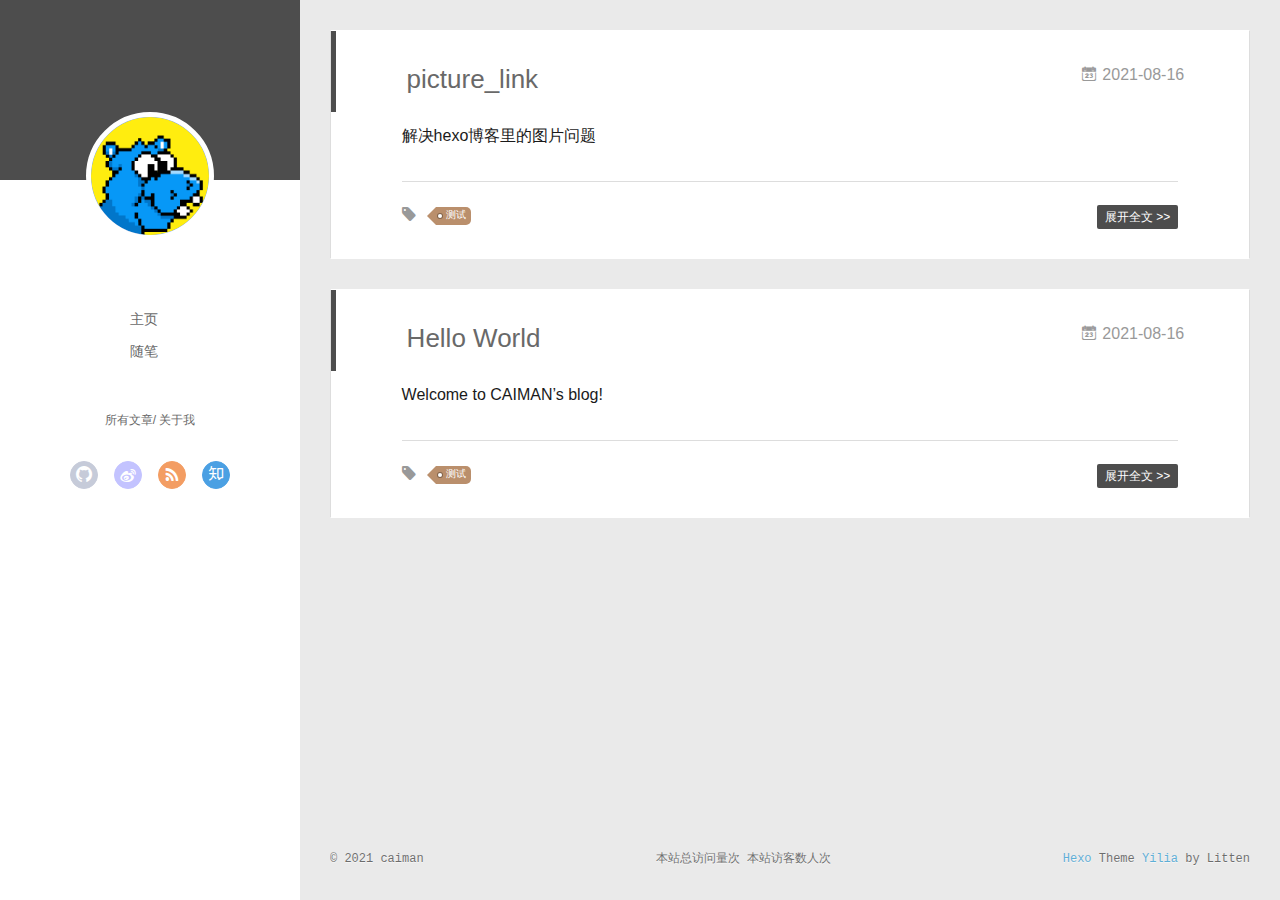
==== index.html @ 68b9d19e "Site updated: 2021-08-17 10:50:53" ====
<!DOCTYPE html>
<html>
<head>
  <meta charset="utf-8">
  
  <meta name="renderer" content="webkit">
  <meta http-equiv="X-UA-Compatible" content="IE=edge" >
  <link rel="dns-prefetch" href="https://caiman999.github.io">
  <title>caiman&#39;blog</title>
  <meta name="viewport" content="width=device-width, initial-scale=1, maximum-scale=1">
  <meta property="og:type" content="website">
<meta property="og:title" content="caiman&#39;blog">
<meta property="og:url" content="https://caiman999.github.io/index.html">
<meta property="og:site_name" content="caiman&#39;blog">
<meta property="og:locale" content="en_US">
<meta property="article:author" content="caiman">
<meta name="twitter:card" content="summary">
  
    <link rel="alternative" href="/atom.xml" title="caiman&#39;blog" type="application/atom+xml">
  
  
    <link rel="icon" href="/assets/img/touxiang.jpg">
  
  <link rel="stylesheet" type="text/css" href="/./main.0cf68a.css">
  <style type="text/css">
  
    #container.show {
      background: linear-gradient(200deg,#a0cfe4,#e8c37e);
    }
  </style>
  

  

<meta name="generator" content="Hexo 5.4.0"></head>

<body>
  <div id="container" q-class="show:isCtnShow">
    <canvas id="anm-canvas" class="anm-canvas"></canvas>
    <div class="left-col" q-class="show:isShow">
      
<div class="overlay" style="background: #4d4d4d"></div>
<div class="intrude-less">
	<header id="header" class="inner">
		<a href="/" class="profilepic">
			<img src="/assets/img/touxiang.jpg" class="js-avatar">
		</a>
		<hgroup>
		  <h1 class="header-author"><a href="/"></a></h1>
		</hgroup>
		

		<nav class="header-menu">
			<ul>
			
				<li><a href="/">主页</a></li>
	        
				<li><a href="/tags/%E9%9A%8F%E7%AC%94/">随笔</a></li>
	        
			</ul>
		</nav>
		<nav class="header-smart-menu">
    		
    			
    			<a q-on="click: openSlider(e, 'innerArchive')" href="javascript:void(0)">所有文章</a>
    			
            
    			
            
    			
    			<a q-on="click: openSlider(e, 'aboutme')" href="javascript:void(0)">关于我</a>
    			
            
		</nav>
		<nav class="header-nav">
			<div class="social">
				
					<a class="github" target="_blank" href="#" title="github"><i class="icon-github"></i></a>
		        
					<a class="weibo" target="_blank" href="#" title="weibo"><i class="icon-weibo"></i></a>
		        
					<a class="rss" target="_blank" href="#" title="rss"><i class="icon-rss"></i></a>
		        
					<a class="zhihu" target="_blank" href="#" title="zhihu"><i class="icon-zhihu"></i></a>
		        
			</div>
		</nav>
	</header>		
</div>

    </div>
    <div class="mid-col" q-class="show:isShow,hide:isShow|isFalse">
      
<nav id="mobile-nav">
  	<div class="overlay js-overlay" style="background: #4d4d4d"></div>
	<div class="btnctn js-mobile-btnctn">
  		<div class="slider-trigger list" q-on="click: openSlider(e)"><i class="icon icon-sort"></i></div>
	</div>
	<div class="intrude-less">
		<header id="header" class="inner">
			<div class="profilepic">
				<img src="/assets/img/touxiang.jpg" class="js-avatar">
			</div>
			<hgroup>
			  <h1 class="header-author js-header-author"></h1>
			</hgroup>
			
			
			
				
			
				
			
			
			
			<nav class="header-nav">
				<div class="social">
					
						<a class="github" target="_blank" href="#" title="github"><i class="icon-github"></i></a>
			        
						<a class="weibo" target="_blank" href="#" title="weibo"><i class="icon-weibo"></i></a>
			        
						<a class="rss" target="_blank" href="#" title="rss"><i class="icon-rss"></i></a>
			        
						<a class="zhihu" target="_blank" href="#" title="zhihu"><i class="icon-zhihu"></i></a>
			        
				</div>
			</nav>

			<nav class="header-menu js-header-menu">
				<ul style="width: 50%">
				
				
					<li style="width: 50%"><a href="/">主页</a></li>
		        
					<li style="width: 50%"><a href="/tags/%E9%9A%8F%E7%AC%94/">随笔</a></li>
		        
				</ul>
			</nav>
		</header>				
	</div>
	<div class="mobile-mask" style="display:none" q-show="isShow"></div>
</nav>

      <div id="wrapper" class="body-wrap">
        <div class="menu-l">
          <div class="canvas-wrap">
            <canvas data-colors="#eaeaea" data-sectionHeight="100" data-contentId="js-content" id="myCanvas1" class="anm-canvas"></canvas>
          </div>
          <div id="js-content" class="content-ll">
            
  
    <article id="post-picture_link" class="article article-type-post  article-index" itemscope itemprop="blogPost">
  <div class="article-inner">
    
      <header class="article-header">
        
  
    <h1 itemprop="name">
      <a class="article-title" href="/2021/08/16/picture_link/">picture_link</a>
    </h1>
  

        
        <a href="/2021/08/16/picture_link/" class="archive-article-date">
  	<time datetime="2021-08-16T10:37:25.000Z" itemprop="datePublished"><i class="icon-calendar icon"></i>2021-08-16</time>
</a>
        
      </header>
    
    <div class="article-entry" itemprop="articleBody">
      
        <p>解决hexo博客里的图片问题</p>
        
      
	  
	  

  <div class="declare" hidden="hidden"></div>


      
    </div>
    <div class="article-info article-info-index">
      
      
	<div class="article-tag tagcloud">
		<i class="icon-price-tags icon"></i>
		<ul class="article-tag-list">
			 
        		<li class="article-tag-list-item">
        			<a href="javascript:void(0)" class="js-tag article-tag-list-link color3">测试</a>
        		</li>
      		
		</ul>
	</div>

      

      
        <p class="article-more-link">
          <a class="article-more-a" href="/2021/08/16/picture_link/">展开全文 >></a>
        </p>
      

      
      <div class="clearfix"></div>
    </div>
  </div>
</article>

<aside class="wrap-side-operation">
    <div class="mod-side-operation">
        
        <div class="jump-container" id="js-jump-container" style="display:none;">
            <a href="javascript:void(0)" class="mod-side-operation__jump-to-top">
                <i class="icon-font icon-back"></i>
            </a>
            <div id="js-jump-plan-container" class="jump-plan-container" style="top: -11px;">
                <i class="icon-font icon-plane jump-plane"></i>
            </div>
        </div>
        
        
    </div>
</aside>




  
    <article id="post-hello-world" class="article article-type-post  article-index" itemscope itemprop="blogPost">
  <div class="article-inner">
    
      <header class="article-header">
        
  
    <h1 itemprop="name">
      <a class="article-title" href="/2021/08/16/hello-world/">Hello World</a>
    </h1>
  

        
        <a href="/2021/08/16/hello-world/" class="archive-article-date">
  	<time datetime="2021-08-16T01:48:40.157Z" itemprop="datePublished"><i class="icon-calendar icon"></i>2021-08-16</time>
</a>
        
      </header>
    
    <div class="article-entry" itemprop="articleBody">
      
        <p>Welcome to CAIMAN’s blog!</p>
        
      
	  
	  

  <div class="declare" hidden="hidden"></div>


      
    </div>
    <div class="article-info article-info-index">
      
      
	<div class="article-tag tagcloud">
		<i class="icon-price-tags icon"></i>
		<ul class="article-tag-list">
			 
        		<li class="article-tag-list-item">
        			<a href="javascript:void(0)" class="js-tag article-tag-list-link color3">测试</a>
        		</li>
      		
		</ul>
	</div>

      

      
        <p class="article-more-link">
          <a class="article-more-a" href="/2021/08/16/hello-world/">展开全文 >></a>
        </p>
      

      
      <div class="clearfix"></div>
    </div>
  </div>
</article>

<aside class="wrap-side-operation">
    <div class="mod-side-operation">
        
        <div class="jump-container" id="js-jump-container" style="display:none;">
            <a href="javascript:void(0)" class="mod-side-operation__jump-to-top">
                <i class="icon-font icon-back"></i>
            </a>
            <div id="js-jump-plan-container" class="jump-plan-container" style="top: -11px;">
                <i class="icon-font icon-plane jump-plane"></i>
            </div>
        </div>
        
        
    </div>
</aside>




  
  


          </div>
        </div>
      </div>
      <footer id="footer">
  <div class="outer">
    <div id="footer-info">
    	<div class="footer-left">

			&copy; 2021 caiman
    	</div>
      	<div class="footer-right">
      		<a href="http://hexo.io/" target="_blank">Hexo</a>  Theme <a href="https://github.com/litten/hexo-theme-yilia" target="_blank">Yilia</a> by Litten
      	</div>
    </div>

<span id="busuanzi_container_site_pv">    本站总访问量<span id="busuanzi_value_site_pv"></span>次</span>

<span id="busuanzi_container_site_uv">  本站访客数<span id="busuanzi_value_site_uv"></span>人次</span>
  </div>
  
</footer>
    </div>
    <script>
	var yiliaConfig = {
		mathjax: false,
		isHome: true,
		isPost: false,
		isArchive: false,
		isTag: false,
		isCategory: false,
		open_in_new: false,
		toc_hide_index: true,
		root: "/",
		innerArchive: true,
		showTags: false
	}
</script>

<script>!function(t){function n(e){if(r[e])return r[e].exports;var i=r[e]={exports:{},id:e,loaded:!1};return t[e].call(i.exports,i,i.exports,n),i.loaded=!0,i.exports}var r={};n.m=t,n.c=r,n.p="./",n(0)}([function(t,n,r){r(195),t.exports=r(191)},function(t,n,r){var e=r(3),i=r(52),o=r(27),u=r(28),c=r(53),f="prototype",a=function(t,n,r){var s,l,h,v,p=t&a.F,d=t&a.G,y=t&a.S,g=t&a.P,b=t&a.B,m=d?e:y?e[n]||(e[n]={}):(e[n]||{})[f],x=d?i:i[n]||(i[n]={}),w=x[f]||(x[f]={});d&&(r=n);for(s in r)l=!p&&m&&void 0!==m[s],h=(l?m:r)[s],v=b&&l?c(h,e):g&&"function"==typeof h?c(Function.call,h):h,m&&u(m,s,h,t&a.U),x[s]!=h&&o(x,s,v),g&&w[s]!=h&&(w[s]=h)};e.core=i,a.F=1,a.G=2,a.S=4,a.P=8,a.B=16,a.W=32,a.U=64,a.R=128,t.exports=a},function(t,n,r){var e=r(6);t.exports=function(t){if(!e(t))throw TypeError(t+" is not an object!");return t}},function(t,n){var r=t.exports="undefined"!=typeof window&&window.Math==Math?window:"undefined"!=typeof self&&self.Math==Math?self:Function("return this")();"number"==typeof __g&&(__g=r)},function(t,n){t.exports=function(t){try{return!!t()}catch(t){return!0}}},function(t,n){var r=t.exports="undefined"!=typeof window&&window.Math==Math?window:"undefined"!=typeof self&&self.Math==Math?self:Function("return this")();"number"==typeof __g&&(__g=r)},function(t,n){t.exports=function(t){return"object"==typeof t?null!==t:"function"==typeof t}},function(t,n,r){var e=r(126)("wks"),i=r(76),o=r(3).Symbol,u="function"==typeof o;(t.exports=function(t){return e[t]||(e[t]=u&&o[t]||(u?o:i)("Symbol."+t))}).store=e},function(t,n){var r={}.hasOwnProperty;t.exports=function(t,n){return r.call(t,n)}},function(t,n,r){var e=r(94),i=r(33);t.exports=function(t){return e(i(t))}},function(t,n,r){t.exports=!r(4)(function(){return 7!=Object.defineProperty({},"a",{get:function(){return 7}}).a})},function(t,n,r){var e=r(2),i=r(167),o=r(50),u=Object.defineProperty;n.f=r(10)?Object.defineProperty:function(t,n,r){if(e(t),n=o(n,!0),e(r),i)try{return u(t,n,r)}catch(t){}if("get"in r||"set"in r)throw TypeError("Accessors not supported!");return"value"in r&&(t[n]=r.value),t}},function(t,n,r){t.exports=!r(18)(function(){return 7!=Object.defineProperty({},"a",{get:function(){return 7}}).a})},function(t,n,r){var e=r(14),i=r(22);t.exports=r(12)?function(t,n,r){return e.f(t,n,i(1,r))}:function(t,n,r){return t[n]=r,t}},function(t,n,r){var e=r(20),i=r(58),o=r(42),u=Object.defineProperty;n.f=r(12)?Object.defineProperty:function(t,n,r){if(e(t),n=o(n,!0),e(r),i)try{return u(t,n,r)}catch(t){}if("get"in r||"set"in r)throw TypeError("Accessors not supported!");return"value"in r&&(t[n]=r.value),t}},function(t,n,r){var e=r(40)("wks"),i=r(23),o=r(5).Symbol,u="function"==typeof o;(t.exports=function(t){return e[t]||(e[t]=u&&o[t]||(u?o:i)("Symbol."+t))}).store=e},function(t,n,r){var e=r(67),i=Math.min;t.exports=function(t){return t>0?i(e(t),9007199254740991):0}},function(t,n,r){var e=r(46);t.exports=function(t){return Object(e(t))}},function(t,n){t.exports=function(t){try{return!!t()}catch(t){return!0}}},function(t,n,r){var e=r(63),i=r(34);t.exports=Object.keys||function(t){return e(t,i)}},function(t,n,r){var e=r(21);t.exports=function(t){if(!e(t))throw TypeError(t+" is not an object!");return t}},function(t,n){t.exports=function(t){return"object"==typeof t?null!==t:"function"==typeof t}},function(t,n){t.exports=function(t,n){return{enumerable:!(1&t),configurable:!(2&t),writable:!(4&t),value:n}}},function(t,n){var r=0,e=Math.random();t.exports=function(t){return"Symbol(".concat(void 0===t?"":t,")_",(++r+e).toString(36))}},function(t,n){var r={}.hasOwnProperty;t.exports=function(t,n){return r.call(t,n)}},function(t,n){var r=t.exports={version:"2.4.0"};"number"==typeof __e&&(__e=r)},function(t,n){t.exports=function(t){if("function"!=typeof t)throw TypeError(t+" is not a function!");return t}},function(t,n,r){var e=r(11),i=r(66);t.exports=r(10)?function(t,n,r){return e.f(t,n,i(1,r))}:function(t,n,r){return t[n]=r,t}},function(t,n,r){var e=r(3),i=r(27),o=r(24),u=r(76)("src"),c="toString",f=Function[c],a=(""+f).split(c);r(52).inspectSource=function(t){return f.call(t)},(t.exports=function(t,n,r,c){var f="function"==typeof r;f&&(o(r,"name")||i(r,"name",n)),t[n]!==r&&(f&&(o(r,u)||i(r,u,t[n]?""+t[n]:a.join(String(n)))),t===e?t[n]=r:c?t[n]?t[n]=r:i(t,n,r):(delete t[n],i(t,n,r)))})(Function.prototype,c,function(){return"function"==typeof this&&this[u]||f.call(this)})},function(t,n,r){var e=r(1),i=r(4),o=r(46),u=function(t,n,r,e){var i=String(o(t)),u="<"+n;return""!==r&&(u+=" "+r+'="'+String(e).replace(/"/g,"&quot;")+'"'),u+">"+i+"</"+n+">"};t.exports=function(t,n){var r={};r[t]=n(u),e(e.P+e.F*i(function(){var n=""[t]('"');return n!==n.toLowerCase()||n.split('"').length>3}),"String",r)}},function(t,n,r){var e=r(115),i=r(46);t.exports=function(t){return e(i(t))}},function(t,n,r){var e=r(116),i=r(66),o=r(30),u=r(50),c=r(24),f=r(167),a=Object.getOwnPropertyDescriptor;n.f=r(10)?a:function(t,n){if(t=o(t),n=u(n,!0),f)try{return a(t,n)}catch(t){}if(c(t,n))return i(!e.f.call(t,n),t[n])}},function(t,n,r){var e=r(24),i=r(17),o=r(145)("IE_PROTO"),u=Object.prototype;t.exports=Object.getPrototypeOf||function(t){return t=i(t),e(t,o)?t[o]:"function"==typeof t.constructor&&t instanceof t.constructor?t.constructor.prototype:t instanceof Object?u:null}},function(t,n){t.exports=function(t){if(void 0==t)throw TypeError("Can't call method on  "+t);return t}},function(t,n){t.exports="constructor,hasOwnProperty,isPrototypeOf,propertyIsEnumerable,toLocaleString,toString,valueOf".split(",")},function(t,n){t.exports={}},function(t,n){t.exports=!0},function(t,n){n.f={}.propertyIsEnumerable},function(t,n,r){var e=r(14).f,i=r(8),o=r(15)("toStringTag");t.exports=function(t,n,r){t&&!i(t=r?t:t.prototype,o)&&e(t,o,{configurable:!0,value:n})}},function(t,n,r){var e=r(40)("keys"),i=r(23);t.exports=function(t){return e[t]||(e[t]=i(t))}},function(t,n,r){var e=r(5),i="__core-js_shared__",o=e[i]||(e[i]={});t.exports=function(t){return o[t]||(o[t]={})}},function(t,n){var r=Math.ceil,e=Math.floor;t.exports=function(t){return isNaN(t=+t)?0:(t>0?e:r)(t)}},function(t,n,r){var e=r(21);t.exports=function(t,n){if(!e(t))return t;var r,i;if(n&&"function"==typeof(r=t.toString)&&!e(i=r.call(t)))return i;if("function"==typeof(r=t.valueOf)&&!e(i=r.call(t)))return i;if(!n&&"function"==typeof(r=t.toString)&&!e(i=r.call(t)))return i;throw TypeError("Can't convert object to primitive value")}},function(t,n,r){var e=r(5),i=r(25),o=r(36),u=r(44),c=r(14).f;t.exports=function(t){var n=i.Symbol||(i.Symbol=o?{}:e.Symbol||{});"_"==t.charAt(0)||t in n||c(n,t,{value:u.f(t)})}},function(t,n,r){n.f=r(15)},function(t,n){var r={}.toString;t.exports=function(t){return r.call(t).slice(8,-1)}},function(t,n){t.exports=function(t){if(void 0==t)throw TypeError("Can't call method on  "+t);return t}},function(t,n,r){var e=r(4);t.exports=function(t,n){return!!t&&e(function(){n?t.call(null,function(){},1):t.call(null)})}},function(t,n,r){var e=r(53),i=r(115),o=r(17),u=r(16),c=r(203);t.exports=function(t,n){var r=1==t,f=2==t,a=3==t,s=4==t,l=6==t,h=5==t||l,v=n||c;return function(n,c,p){for(var d,y,g=o(n),b=i(g),m=e(c,p,3),x=u(b.length),w=0,S=r?v(n,x):f?v(n,0):void 0;x>w;w++)if((h||w in b)&&(d=b[w],y=m(d,w,g),t))if(r)S[w]=y;else if(y)switch(t){case 3:return!0;case 5:return d;case 6:return w;case 2:S.push(d)}else if(s)return!1;return l?-1:a||s?s:S}}},function(t,n,r){var e=r(1),i=r(52),o=r(4);t.exports=function(t,n){var r=(i.Object||{})[t]||Object[t],u={};u[t]=n(r),e(e.S+e.F*o(function(){r(1)}),"Object",u)}},function(t,n,r){var e=r(6);t.exports=function(t,n){if(!e(t))return t;var r,i;if(n&&"function"==typeof(r=t.toString)&&!e(i=r.call(t)))return i;if("function"==typeof(r=t.valueOf)&&!e(i=r.call(t)))return i;if(!n&&"function"==typeof(r=t.toString)&&!e(i=r.call(t)))return i;throw TypeError("Can't convert object to primitive value")}},function(t,n,r){var e=r(5),i=r(25),o=r(91),u=r(13),c="prototype",f=function(t,n,r){var a,s,l,h=t&f.F,v=t&f.G,p=t&f.S,d=t&f.P,y=t&f.B,g=t&f.W,b=v?i:i[n]||(i[n]={}),m=b[c],x=v?e:p?e[n]:(e[n]||{})[c];v&&(r=n);for(a in r)(s=!h&&x&&void 0!==x[a])&&a in b||(l=s?x[a]:r[a],b[a]=v&&"function"!=typeof x[a]?r[a]:y&&s?o(l,e):g&&x[a]==l?function(t){var n=function(n,r,e){if(this instanceof t){switch(arguments.length){case 0:return new t;case 1:return new t(n);case 2:return new t(n,r)}return new t(n,r,e)}return t.apply(this,arguments)};return n[c]=t[c],n}(l):d&&"function"==typeof l?o(Function.call,l):l,d&&((b.virtual||(b.virtual={}))[a]=l,t&f.R&&m&&!m[a]&&u(m,a,l)))};f.F=1,f.G=2,f.S=4,f.P=8,f.B=16,f.W=32,f.U=64,f.R=128,t.exports=f},function(t,n){var r=t.exports={version:"2.4.0"};"number"==typeof __e&&(__e=r)},function(t,n,r){var e=r(26);t.exports=function(t,n,r){if(e(t),void 0===n)return t;switch(r){case 1:return function(r){return t.call(n,r)};case 2:return function(r,e){return t.call(n,r,e)};case 3:return function(r,e,i){return t.call(n,r,e,i)}}return function(){return t.apply(n,arguments)}}},function(t,n,r){var e=r(183),i=r(1),o=r(126)("metadata"),u=o.store||(o.store=new(r(186))),c=function(t,n,r){var i=u.get(t);if(!i){if(!r)return;u.set(t,i=new e)}var o=i.get(n);if(!o){if(!r)return;i.set(n,o=new e)}return o},f=function(t,n,r){var e=c(n,r,!1);return void 0!==e&&e.has(t)},a=function(t,n,r){var e=c(n,r,!1);return void 0===e?void 0:e.get(t)},s=function(t,n,r,e){c(r,e,!0).set(t,n)},l=function(t,n){var r=c(t,n,!1),e=[];return r&&r.forEach(function(t,n){e.push(n)}),e},h=function(t){return void 0===t||"symbol"==typeof t?t:String(t)},v=function(t){i(i.S,"Reflect",t)};t.exports={store:u,map:c,has:f,get:a,set:s,keys:l,key:h,exp:v}},function(t,n,r){"use strict";if(r(10)){var e=r(69),i=r(3),o=r(4),u=r(1),c=r(127),f=r(152),a=r(53),s=r(68),l=r(66),h=r(27),v=r(73),p=r(67),d=r(16),y=r(75),g=r(50),b=r(24),m=r(180),x=r(114),w=r(6),S=r(17),_=r(137),O=r(70),E=r(32),P=r(71).f,j=r(154),F=r(76),M=r(7),A=r(48),N=r(117),T=r(146),I=r(155),k=r(80),L=r(123),R=r(74),C=r(130),D=r(160),U=r(11),W=r(31),G=U.f,B=W.f,V=i.RangeError,z=i.TypeError,q=i.Uint8Array,K="ArrayBuffer",J="Shared"+K,Y="BYTES_PER_ELEMENT",H="prototype",$=Array[H],X=f.ArrayBuffer,Q=f.DataView,Z=A(0),tt=A(2),nt=A(3),rt=A(4),et=A(5),it=A(6),ot=N(!0),ut=N(!1),ct=I.values,ft=I.keys,at=I.entries,st=$.lastIndexOf,lt=$.reduce,ht=$.reduceRight,vt=$.join,pt=$.sort,dt=$.slice,yt=$.toString,gt=$.toLocaleString,bt=M("iterator"),mt=M("toStringTag"),xt=F("typed_constructor"),wt=F("def_constructor"),St=c.CONSTR,_t=c.TYPED,Ot=c.VIEW,Et="Wrong length!",Pt=A(1,function(t,n){return Tt(T(t,t[wt]),n)}),jt=o(function(){return 1===new q(new Uint16Array([1]).buffer)[0]}),Ft=!!q&&!!q[H].set&&o(function(){new q(1).set({})}),Mt=function(t,n){if(void 0===t)throw z(Et);var r=+t,e=d(t);if(n&&!m(r,e))throw V(Et);return e},At=function(t,n){var r=p(t);if(r<0||r%n)throw V("Wrong offset!");return r},Nt=function(t){if(w(t)&&_t in t)return t;throw z(t+" is not a typed array!")},Tt=function(t,n){if(!(w(t)&&xt in t))throw z("It is not a typed array constructor!");return new t(n)},It=function(t,n){return kt(T(t,t[wt]),n)},kt=function(t,n){for(var r=0,e=n.length,i=Tt(t,e);e>r;)i[r]=n[r++];return i},Lt=function(t,n,r){G(t,n,{get:function(){return this._d[r]}})},Rt=function(t){var n,r,e,i,o,u,c=S(t),f=arguments.length,s=f>1?arguments[1]:void 0,l=void 0!==s,h=j(c);if(void 0!=h&&!_(h)){for(u=h.call(c),e=[],n=0;!(o=u.next()).done;n++)e.push(o.value);c=e}for(l&&f>2&&(s=a(s,arguments[2],2)),n=0,r=d(c.length),i=Tt(this,r);r>n;n++)i[n]=l?s(c[n],n):c[n];return i},Ct=function(){for(var t=0,n=arguments.length,r=Tt(this,n);n>t;)r[t]=arguments[t++];return r},Dt=!!q&&o(function(){gt.call(new q(1))}),Ut=function(){return gt.apply(Dt?dt.call(Nt(this)):Nt(this),arguments)},Wt={copyWithin:function(t,n){return D.call(Nt(this),t,n,arguments.length>2?arguments[2]:void 0)},every:function(t){return rt(Nt(this),t,arguments.length>1?arguments[1]:void 0)},fill:function(t){return C.apply(Nt(this),arguments)},filter:function(t){return It(this,tt(Nt(this),t,arguments.length>1?arguments[1]:void 0))},find:function(t){return et(Nt(this),t,arguments.length>1?arguments[1]:void 0)},findIndex:function(t){return it(Nt(this),t,arguments.length>1?arguments[1]:void 0)},forEach:function(t){Z(Nt(this),t,arguments.length>1?arguments[1]:void 0)},indexOf:function(t){return ut(Nt(this),t,arguments.length>1?arguments[1]:void 0)},includes:function(t){return ot(Nt(this),t,arguments.length>1?arguments[1]:void 0)},join:function(t){return vt.apply(Nt(this),arguments)},lastIndexOf:function(t){return st.apply(Nt(this),arguments)},map:function(t){return Pt(Nt(this),t,arguments.length>1?arguments[1]:void 0)},reduce:function(t){return lt.apply(Nt(this),arguments)},reduceRight:function(t){return ht.apply(Nt(this),arguments)},reverse:function(){for(var t,n=this,r=Nt(n).length,e=Math.floor(r/2),i=0;i<e;)t=n[i],n[i++]=n[--r],n[r]=t;return n},some:function(t){return nt(Nt(this),t,arguments.length>1?arguments[1]:void 0)},sort:function(t){return pt.call(Nt(this),t)},subarray:function(t,n){var r=Nt(this),e=r.length,i=y(t,e);return new(T(r,r[wt]))(r.buffer,r.byteOffset+i*r.BYTES_PER_ELEMENT,d((void 0===n?e:y(n,e))-i))}},Gt=function(t,n){return It(this,dt.call(Nt(this),t,n))},Bt=function(t){Nt(this);var n=At(arguments[1],1),r=this.length,e=S(t),i=d(e.length),o=0;if(i+n>r)throw V(Et);for(;o<i;)this[n+o]=e[o++]},Vt={entries:function(){return at.call(Nt(this))},keys:function(){return ft.call(Nt(this))},values:function(){return ct.call(Nt(this))}},zt=function(t,n){return w(t)&&t[_t]&&"symbol"!=typeof n&&n in t&&String(+n)==String(n)},qt=function(t,n){return zt(t,n=g(n,!0))?l(2,t[n]):B(t,n)},Kt=function(t,n,r){return!(zt(t,n=g(n,!0))&&w(r)&&b(r,"value"))||b(r,"get")||b(r,"set")||r.configurable||b(r,"writable")&&!r.writable||b(r,"enumerable")&&!r.enumerable?G(t,n,r):(t[n]=r.value,t)};St||(W.f=qt,U.f=Kt),u(u.S+u.F*!St,"Object",{getOwnPropertyDescriptor:qt,defineProperty:Kt}),o(function(){yt.call({})})&&(yt=gt=function(){return vt.call(this)});var Jt=v({},Wt);v(Jt,Vt),h(Jt,bt,Vt.values),v(Jt,{slice:Gt,set:Bt,constructor:function(){},toString:yt,toLocaleString:Ut}),Lt(Jt,"buffer","b"),Lt(Jt,"byteOffset","o"),Lt(Jt,"byteLength","l"),Lt(Jt,"length","e"),G(Jt,mt,{get:function(){return this[_t]}}),t.exports=function(t,n,r,f){f=!!f;var a=t+(f?"Clamped":"")+"Array",l="Uint8Array"!=a,v="get"+t,p="set"+t,y=i[a],g=y||{},b=y&&E(y),m=!y||!c.ABV,S={},_=y&&y[H],j=function(t,r){var e=t._d;return e.v[v](r*n+e.o,jt)},F=function(t,r,e){var i=t._d;f&&(e=(e=Math.round(e))<0?0:e>255?255:255&e),i.v[p](r*n+i.o,e,jt)},M=function(t,n){G(t,n,{get:function(){return j(this,n)},set:function(t){return F(this,n,t)},enumerable:!0})};m?(y=r(function(t,r,e,i){s(t,y,a,"_d");var o,u,c,f,l=0,v=0;if(w(r)){if(!(r instanceof X||(f=x(r))==K||f==J))return _t in r?kt(y,r):Rt.call(y,r);o=r,v=At(e,n);var p=r.byteLength;if(void 0===i){if(p%n)throw V(Et);if((u=p-v)<0)throw V(Et)}else if((u=d(i)*n)+v>p)throw V(Et);c=u/n}else c=Mt(r,!0),u=c*n,o=new X(u);for(h(t,"_d",{b:o,o:v,l:u,e:c,v:new Q(o)});l<c;)M(t,l++)}),_=y[H]=O(Jt),h(_,"constructor",y)):L(function(t){new y(null),new y(t)},!0)||(y=r(function(t,r,e,i){s(t,y,a);var o;return w(r)?r instanceof X||(o=x(r))==K||o==J?void 0!==i?new g(r,At(e,n),i):void 0!==e?new g(r,At(e,n)):new g(r):_t in r?kt(y,r):Rt.call(y,r):new g(Mt(r,l))}),Z(b!==Function.prototype?P(g).concat(P(b)):P(g),function(t){t in y||h(y,t,g[t])}),y[H]=_,e||(_.constructor=y));var A=_[bt],N=!!A&&("values"==A.name||void 0==A.name),T=Vt.values;h(y,xt,!0),h(_,_t,a),h(_,Ot,!0),h(_,wt,y),(f?new y(1)[mt]==a:mt in _)||G(_,mt,{get:function(){return a}}),S[a]=y,u(u.G+u.W+u.F*(y!=g),S),u(u.S,a,{BYTES_PER_ELEMENT:n,from:Rt,of:Ct}),Y in _||h(_,Y,n),u(u.P,a,Wt),R(a),u(u.P+u.F*Ft,a,{set:Bt}),u(u.P+u.F*!N,a,Vt),u(u.P+u.F*(_.toString!=yt),a,{toString:yt}),u(u.P+u.F*o(function(){new y(1).slice()}),a,{slice:Gt}),u(u.P+u.F*(o(function(){return[1,2].toLocaleString()!=new y([1,2]).toLocaleString()})||!o(function(){_.toLocaleString.call([1,2])})),a,{toLocaleString:Ut}),k[a]=N?A:T,e||N||h(_,bt,T)}}else t.exports=function(){}},function(t,n){var r={}.toString;t.exports=function(t){return r.call(t).slice(8,-1)}},function(t,n,r){var e=r(21),i=r(5).document,o=e(i)&&e(i.createElement);t.exports=function(t){return o?i.createElement(t):{}}},function(t,n,r){t.exports=!r(12)&&!r(18)(function(){return 7!=Object.defineProperty(r(57)("div"),"a",{get:function(){return 7}}).a})},function(t,n,r){"use strict";var e=r(36),i=r(51),o=r(64),u=r(13),c=r(8),f=r(35),a=r(96),s=r(38),l=r(103),h=r(15)("iterator"),v=!([].keys&&"next"in[].keys()),p="keys",d="values",y=function(){return this};t.exports=function(t,n,r,g,b,m,x){a(r,n,g);var w,S,_,O=function(t){if(!v&&t in F)return F[t];switch(t){case p:case d:return function(){return new r(this,t)}}return function(){return new r(this,t)}},E=n+" Iterator",P=b==d,j=!1,F=t.prototype,M=F[h]||F["@@iterator"]||b&&F[b],A=M||O(b),N=b?P?O("entries"):A:void 0,T="Array"==n?F.entries||M:M;if(T&&(_=l(T.call(new t)))!==Object.prototype&&(s(_,E,!0),e||c(_,h)||u(_,h,y)),P&&M&&M.name!==d&&(j=!0,A=function(){return M.call(this)}),e&&!x||!v&&!j&&F[h]||u(F,h,A),f[n]=A,f[E]=y,b)if(w={values:P?A:O(d),keys:m?A:O(p),entries:N},x)for(S in w)S in F||o(F,S,w[S]);else i(i.P+i.F*(v||j),n,w);return w}},function(t,n,r){var e=r(20),i=r(100),o=r(34),u=r(39)("IE_PROTO"),c=function(){},f="prototype",a=function(){var t,n=r(57)("iframe"),e=o.length;for(n.style.display="none",r(93).appendChild(n),n.src="javascript:",t=n.contentWindow.document,t.open(),t.write("<script>document.F=Object<\/script>"),t.close(),a=t.F;e--;)delete a[f][o[e]];return a()};t.exports=Object.create||function(t,n){var r;return null!==t?(c[f]=e(t),r=new c,c[f]=null,r[u]=t):r=a(),void 0===n?r:i(r,n)}},function(t,n,r){var e=r(63),i=r(34).concat("length","prototype");n.f=Object.getOwnPropertyNames||function(t){return e(t,i)}},function(t,n){n.f=Object.getOwnPropertySymbols},function(t,n,r){var e=r(8),i=r(9),o=r(90)(!1),u=r(39)("IE_PROTO");t.exports=function(t,n){var r,c=i(t),f=0,a=[];for(r in c)r!=u&&e(c,r)&&a.push(r);for(;n.length>f;)e(c,r=n[f++])&&(~o(a,r)||a.push(r));return a}},function(t,n,r){t.exports=r(13)},function(t,n,r){var e=r(76)("meta"),i=r(6),o=r(24),u=r(11).f,c=0,f=Object.isExtensible||function(){return!0},a=!r(4)(function(){return f(Object.preventExtensions({}))}),s=function(t){u(t,e,{value:{i:"O"+ ++c,w:{}}})},l=function(t,n){if(!i(t))return"symbol"==typeof t?t:("string"==typeof t?"S":"P")+t;if(!o(t,e)){if(!f(t))return"F";if(!n)return"E";s(t)}return t[e].i},h=function(t,n){if(!o(t,e)){if(!f(t))return!0;if(!n)return!1;s(t)}return t[e].w},v=function(t){return a&&p.NEED&&f(t)&&!o(t,e)&&s(t),t},p=t.exports={KEY:e,NEED:!1,fastKey:l,getWeak:h,onFreeze:v}},function(t,n){t.exports=function(t,n){return{enumerable:!(1&t),configurable:!(2&t),writable:!(4&t),value:n}}},function(t,n){var r=Math.ceil,e=Math.floor;t.exports=function(t){return isNaN(t=+t)?0:(t>0?e:r)(t)}},function(t,n){t.exports=function(t,n,r,e){if(!(t instanceof n)||void 0!==e&&e in t)throw TypeError(r+": incorrect invocation!");return t}},function(t,n){t.exports=!1},function(t,n,r){var e=r(2),i=r(173),o=r(133),u=r(145)("IE_PROTO"),c=function(){},f="prototype",a=function(){var t,n=r(132)("iframe"),e=o.length;for(n.style.display="none",r(135).appendChild(n),n.src="javascript:",t=n.contentWindow.document,t.open(),t.write("<script>document.F=Object<\/script>"),t.close(),a=t.F;e--;)delete a[f][o[e]];return a()};t.exports=Object.create||function(t,n){var r;return null!==t?(c[f]=e(t),r=new c,c[f]=null,r[u]=t):r=a(),void 0===n?r:i(r,n)}},function(t,n,r){var e=r(175),i=r(133).concat("length","prototype");n.f=Object.getOwnPropertyNames||function(t){return e(t,i)}},function(t,n,r){var e=r(175),i=r(133);t.exports=Object.keys||function(t){return e(t,i)}},function(t,n,r){var e=r(28);t.exports=function(t,n,r){for(var i in n)e(t,i,n[i],r);return t}},function(t,n,r){"use strict";var e=r(3),i=r(11),o=r(10),u=r(7)("species");t.exports=function(t){var n=e[t];o&&n&&!n[u]&&i.f(n,u,{configurable:!0,get:function(){return this}})}},function(t,n,r){var e=r(67),i=Math.max,o=Math.min;t.exports=function(t,n){return t=e(t),t<0?i(t+n,0):o(t,n)}},function(t,n){var r=0,e=Math.random();t.exports=function(t){return"Symbol(".concat(void 0===t?"":t,")_",(++r+e).toString(36))}},function(t,n,r){var e=r(33);t.exports=function(t){return Object(e(t))}},function(t,n,r){var e=r(7)("unscopables"),i=Array.prototype;void 0==i[e]&&r(27)(i,e,{}),t.exports=function(t){i[e][t]=!0}},function(t,n,r){var e=r(53),i=r(169),o=r(137),u=r(2),c=r(16),f=r(154),a={},s={},n=t.exports=function(t,n,r,l,h){var v,p,d,y,g=h?function(){return t}:f(t),b=e(r,l,n?2:1),m=0;if("function"!=typeof g)throw TypeError(t+" is not iterable!");if(o(g)){for(v=c(t.length);v>m;m++)if((y=n?b(u(p=t[m])[0],p[1]):b(t[m]))===a||y===s)return y}else for(d=g.call(t);!(p=d.next()).done;)if((y=i(d,b,p.value,n))===a||y===s)return y};n.BREAK=a,n.RETURN=s},function(t,n){t.exports={}},function(t,n,r){var e=r(11).f,i=r(24),o=r(7)("toStringTag");t.exports=function(t,n,r){t&&!i(t=r?t:t.prototype,o)&&e(t,o,{configurable:!0,value:n})}},function(t,n,r){var e=r(1),i=r(46),o=r(4),u=r(150),c="["+u+"]",f="​",a=RegExp("^"+c+c+"*"),s=RegExp(c+c+"*$"),l=function(t,n,r){var i={},c=o(function(){return!!u[t]()||f[t]()!=f}),a=i[t]=c?n(h):u[t];r&&(i[r]=a),e(e.P+e.F*c,"String",i)},h=l.trim=function(t,n){return t=String(i(t)),1&n&&(t=t.replace(a,"")),2&n&&(t=t.replace(s,"")),t};t.exports=l},function(t,n,r){t.exports={default:r(86),__esModule:!0}},function(t,n,r){t.exports={default:r(87),__esModule:!0}},function(t,n,r){"use strict";function e(t){return t&&t.__esModule?t:{default:t}}n.__esModule=!0;var i=r(84),o=e(i),u=r(83),c=e(u),f="function"==typeof c.default&&"symbol"==typeof o.default?function(t){return typeof t}:function(t){return t&&"function"==typeof c.default&&t.constructor===c.default&&t!==c.default.prototype?"symbol":typeof t};n.default="function"==typeof c.default&&"symbol"===f(o.default)?function(t){return void 0===t?"undefined":f(t)}:function(t){return t&&"function"==typeof c.default&&t.constructor===c.default&&t!==c.default.prototype?"symbol":void 0===t?"undefined":f(t)}},function(t,n,r){r(110),r(108),r(111),r(112),t.exports=r(25).Symbol},function(t,n,r){r(109),r(113),t.exports=r(44).f("iterator")},function(t,n){t.exports=function(t){if("function"!=typeof t)throw TypeError(t+" is not a function!");return t}},function(t,n){t.exports=function(){}},function(t,n,r){var e=r(9),i=r(106),o=r(105);t.exports=function(t){return function(n,r,u){var c,f=e(n),a=i(f.length),s=o(u,a);if(t&&r!=r){for(;a>s;)if((c=f[s++])!=c)return!0}else for(;a>s;s++)if((t||s in f)&&f[s]===r)return t||s||0;return!t&&-1}}},function(t,n,r){var e=r(88);t.exports=function(t,n,r){if(e(t),void 0===n)return t;switch(r){case 1:return function(r){return t.call(n,r)};case 2:return function(r,e){return t.call(n,r,e)};case 3:return function(r,e,i){return t.call(n,r,e,i)}}return function(){return t.apply(n,arguments)}}},function(t,n,r){var e=r(19),i=r(62),o=r(37);t.exports=function(t){var n=e(t),r=i.f;if(r)for(var u,c=r(t),f=o.f,a=0;c.length>a;)f.call(t,u=c[a++])&&n.push(u);return n}},function(t,n,r){t.exports=r(5).document&&document.documentElement},function(t,n,r){var e=r(56);t.exports=Object("z").propertyIsEnumerable(0)?Object:function(t){return"String"==e(t)?t.split(""):Object(t)}},function(t,n,r){var e=r(56);t.exports=Array.isArray||function(t){return"Array"==e(t)}},function(t,n,r){"use strict";var e=r(60),i=r(22),o=r(38),u={};r(13)(u,r(15)("iterator"),function(){return this}),t.exports=function(t,n,r){t.prototype=e(u,{next:i(1,r)}),o(t,n+" Iterator")}},function(t,n){t.exports=function(t,n){return{value:n,done:!!t}}},function(t,n,r){var e=r(19),i=r(9);t.exports=function(t,n){for(var r,o=i(t),u=e(o),c=u.length,f=0;c>f;)if(o[r=u[f++]]===n)return r}},function(t,n,r){var e=r(23)("meta"),i=r(21),o=r(8),u=r(14).f,c=0,f=Object.isExtensible||function(){return!0},a=!r(18)(function(){return f(Object.preventExtensions({}))}),s=function(t){u(t,e,{value:{i:"O"+ ++c,w:{}}})},l=function(t,n){if(!i(t))return"symbol"==typeof t?t:("string"==typeof t?"S":"P")+t;if(!o(t,e)){if(!f(t))return"F";if(!n)return"E";s(t)}return t[e].i},h=function(t,n){if(!o(t,e)){if(!f(t))return!0;if(!n)return!1;s(t)}return t[e].w},v=function(t){return a&&p.NEED&&f(t)&&!o(t,e)&&s(t),t},p=t.exports={KEY:e,NEED:!1,fastKey:l,getWeak:h,onFreeze:v}},function(t,n,r){var e=r(14),i=r(20),o=r(19);t.exports=r(12)?Object.defineProperties:function(t,n){i(t);for(var r,u=o(n),c=u.length,f=0;c>f;)e.f(t,r=u[f++],n[r]);return t}},function(t,n,r){var e=r(37),i=r(22),o=r(9),u=r(42),c=r(8),f=r(58),a=Object.getOwnPropertyDescriptor;n.f=r(12)?a:function(t,n){if(t=o(t),n=u(n,!0),f)try{return a(t,n)}catch(t){}if(c(t,n))return i(!e.f.call(t,n),t[n])}},function(t,n,r){var e=r(9),i=r(61).f,o={}.toString,u="object"==typeof window&&window&&Object.getOwnPropertyNames?Object.getOwnPropertyNames(window):[],c=function(t){try{return i(t)}catch(t){return u.slice()}};t.exports.f=function(t){return u&&"[object Window]"==o.call(t)?c(t):i(e(t))}},function(t,n,r){var e=r(8),i=r(77),o=r(39)("IE_PROTO"),u=Object.prototype;t.exports=Object.getPrototypeOf||function(t){return t=i(t),e(t,o)?t[o]:"function"==typeof t.constructor&&t instanceof t.constructor?t.constructor.prototype:t instanceof Object?u:null}},function(t,n,r){var e=r(41),i=r(33);t.exports=function(t){return function(n,r){var o,u,c=String(i(n)),f=e(r),a=c.length;return f<0||f>=a?t?"":void 0:(o=c.charCodeAt(f),o<55296||o>56319||f+1===a||(u=c.charCodeAt(f+1))<56320||u>57343?t?c.charAt(f):o:t?c.slice(f,f+2):u-56320+(o-55296<<10)+65536)}}},function(t,n,r){var e=r(41),i=Math.max,o=Math.min;t.exports=function(t,n){return t=e(t),t<0?i(t+n,0):o(t,n)}},function(t,n,r){var e=r(41),i=Math.min;t.exports=function(t){return t>0?i(e(t),9007199254740991):0}},function(t,n,r){"use strict";var e=r(89),i=r(97),o=r(35),u=r(9);t.exports=r(59)(Array,"Array",function(t,n){this._t=u(t),this._i=0,this._k=n},function(){var t=this._t,n=this._k,r=this._i++;return!t||r>=t.length?(this._t=void 0,i(1)):"keys"==n?i(0,r):"values"==n?i(0,t[r]):i(0,[r,t[r]])},"values"),o.Arguments=o.Array,e("keys"),e("values"),e("entries")},function(t,n){},function(t,n,r){"use strict";var e=r(104)(!0);r(59)(String,"String",function(t){this._t=String(t),this._i=0},function(){var t,n=this._t,r=this._i;return r>=n.length?{value:void 0,done:!0}:(t=e(n,r),this._i+=t.length,{value:t,done:!1})})},function(t,n,r){"use strict";var e=r(5),i=r(8),o=r(12),u=r(51),c=r(64),f=r(99).KEY,a=r(18),s=r(40),l=r(38),h=r(23),v=r(15),p=r(44),d=r(43),y=r(98),g=r(92),b=r(95),m=r(20),x=r(9),w=r(42),S=r(22),_=r(60),O=r(102),E=r(101),P=r(14),j=r(19),F=E.f,M=P.f,A=O.f,N=e.Symbol,T=e.JSON,I=T&&T.stringify,k="prototype",L=v("_hidden"),R=v("toPrimitive"),C={}.propertyIsEnumerable,D=s("symbol-registry"),U=s("symbols"),W=s("op-symbols"),G=Object[k],B="function"==typeof N,V=e.QObject,z=!V||!V[k]||!V[k].findChild,q=o&&a(function(){return 7!=_(M({},"a",{get:function(){return M(this,"a",{value:7}).a}})).a})?function(t,n,r){var e=F(G,n);e&&delete G[n],M(t,n,r),e&&t!==G&&M(G,n,e)}:M,K=function(t){var n=U[t]=_(N[k]);return n._k=t,n},J=B&&"symbol"==typeof N.iterator?function(t){return"symbol"==typeof t}:function(t){return t instanceof N},Y=function(t,n,r){return t===G&&Y(W,n,r),m(t),n=w(n,!0),m(r),i(U,n)?(r.enumerable?(i(t,L)&&t[L][n]&&(t[L][n]=!1),r=_(r,{enumerable:S(0,!1)})):(i(t,L)||M(t,L,S(1,{})),t[L][n]=!0),q(t,n,r)):M(t,n,r)},H=function(t,n){m(t);for(var r,e=g(n=x(n)),i=0,o=e.length;o>i;)Y(t,r=e[i++],n[r]);return t},$=function(t,n){return void 0===n?_(t):H(_(t),n)},X=function(t){var n=C.call(this,t=w(t,!0));return!(this===G&&i(U,t)&&!i(W,t))&&(!(n||!i(this,t)||!i(U,t)||i(this,L)&&this[L][t])||n)},Q=function(t,n){if(t=x(t),n=w(n,!0),t!==G||!i(U,n)||i(W,n)){var r=F(t,n);return!r||!i(U,n)||i(t,L)&&t[L][n]||(r.enumerable=!0),r}},Z=function(t){for(var n,r=A(x(t)),e=[],o=0;r.length>o;)i(U,n=r[o++])||n==L||n==f||e.push(n);return e},tt=function(t){for(var n,r=t===G,e=A(r?W:x(t)),o=[],u=0;e.length>u;)!i(U,n=e[u++])||r&&!i(G,n)||o.push(U[n]);return o};B||(N=function(){if(this instanceof N)throw TypeError("Symbol is not a constructor!");var t=h(arguments.length>0?arguments[0]:void 0),n=function(r){this===G&&n.call(W,r),i(this,L)&&i(this[L],t)&&(this[L][t]=!1),q(this,t,S(1,r))};return o&&z&&q(G,t,{configurable:!0,set:n}),K(t)},c(N[k],"toString",function(){return this._k}),E.f=Q,P.f=Y,r(61).f=O.f=Z,r(37).f=X,r(62).f=tt,o&&!r(36)&&c(G,"propertyIsEnumerable",X,!0),p.f=function(t){return K(v(t))}),u(u.G+u.W+u.F*!B,{Symbol:N});for(var nt="hasInstance,isConcatSpreadable,iterator,match,replace,search,species,split,toPrimitive,toStringTag,unscopables".split(","),rt=0;nt.length>rt;)v(nt[rt++]);for(var nt=j(v.store),rt=0;nt.length>rt;)d(nt[rt++]);u(u.S+u.F*!B,"Symbol",{for:function(t){return i(D,t+="")?D[t]:D[t]=N(t)},keyFor:function(t){if(J(t))return y(D,t);throw TypeError(t+" is not a symbol!")},useSetter:function(){z=!0},useSimple:function(){z=!1}}),u(u.S+u.F*!B,"Object",{create:$,defineProperty:Y,defineProperties:H,getOwnPropertyDescriptor:Q,getOwnPropertyNames:Z,getOwnPropertySymbols:tt}),T&&u(u.S+u.F*(!B||a(function(){var t=N();return"[null]"!=I([t])||"{}"!=I({a:t})||"{}"!=I(Object(t))})),"JSON",{stringify:function(t){if(void 0!==t&&!J(t)){for(var n,r,e=[t],i=1;arguments.length>i;)e.push(arguments[i++]);return n=e[1],"function"==typeof n&&(r=n),!r&&b(n)||(n=function(t,n){if(r&&(n=r.call(this,t,n)),!J(n))return n}),e[1]=n,I.apply(T,e)}}}),N[k][R]||r(13)(N[k],R,N[k].valueOf),l(N,"Symbol"),l(Math,"Math",!0),l(e.JSON,"JSON",!0)},function(t,n,r){r(43)("asyncIterator")},function(t,n,r){r(43)("observable")},function(t,n,r){r(107);for(var e=r(5),i=r(13),o=r(35),u=r(15)("toStringTag"),c=["NodeList","DOMTokenList","MediaList","StyleSheetList","CSSRuleList"],f=0;f<5;f++){var a=c[f],s=e[a],l=s&&s.prototype;l&&!l[u]&&i(l,u,a),o[a]=o.Array}},function(t,n,r){var e=r(45),i=r(7)("toStringTag"),o="Arguments"==e(function(){return arguments}()),u=function(t,n){try{return t[n]}catch(t){}};t.exports=function(t){var n,r,c;return void 0===t?"Undefined":null===t?"Null":"string"==typeof(r=u(n=Object(t),i))?r:o?e(n):"Object"==(c=e(n))&&"function"==typeof n.callee?"Arguments":c}},function(t,n,r){var e=r(45);t.exports=Object("z").propertyIsEnumerable(0)?Object:function(t){return"String"==e(t)?t.split(""):Object(t)}},function(t,n){n.f={}.propertyIsEnumerable},function(t,n,r){var e=r(30),i=r(16),o=r(75);t.exports=function(t){return function(n,r,u){var c,f=e(n),a=i(f.length),s=o(u,a);if(t&&r!=r){for(;a>s;)if((c=f[s++])!=c)return!0}else for(;a>s;s++)if((t||s in f)&&f[s]===r)return t||s||0;return!t&&-1}}},function(t,n,r){"use strict";var e=r(3),i=r(1),o=r(28),u=r(73),c=r(65),f=r(79),a=r(68),s=r(6),l=r(4),h=r(123),v=r(81),p=r(136);t.exports=function(t,n,r,d,y,g){var b=e[t],m=b,x=y?"set":"add",w=m&&m.prototype,S={},_=function(t){var n=w[t];o(w,t,"delete"==t?function(t){return!(g&&!s(t))&&n.call(this,0===t?0:t)}:"has"==t?function(t){return!(g&&!s(t))&&n.call(this,0===t?0:t)}:"get"==t?function(t){return g&&!s(t)?void 0:n.call(this,0===t?0:t)}:"add"==t?function(t){return n.call(this,0===t?0:t),this}:function(t,r){return n.call(this,0===t?0:t,r),this})};if("function"==typeof m&&(g||w.forEach&&!l(function(){(new m).entries().next()}))){var O=new m,E=O[x](g?{}:-0,1)!=O,P=l(function(){O.has(1)}),j=h(function(t){new m(t)}),F=!g&&l(function(){for(var t=new m,n=5;n--;)t[x](n,n);return!t.has(-0)});j||(m=n(function(n,r){a(n,m,t);var e=p(new b,n,m);return void 0!=r&&f(r,y,e[x],e),e}),m.prototype=w,w.constructor=m),(P||F)&&(_("delete"),_("has"),y&&_("get")),(F||E)&&_(x),g&&w.clear&&delete w.clear}else m=d.getConstructor(n,t,y,x),u(m.prototype,r),c.NEED=!0;return v(m,t),S[t]=m,i(i.G+i.W+i.F*(m!=b),S),g||d.setStrong(m,t,y),m}},function(t,n,r){"use strict";var e=r(27),i=r(28),o=r(4),u=r(46),c=r(7);t.exports=function(t,n,r){var f=c(t),a=r(u,f,""[t]),s=a[0],l=a[1];o(function(){var n={};return n[f]=function(){return 7},7!=""[t](n)})&&(i(String.prototype,t,s),e(RegExp.prototype,f,2==n?function(t,n){return l.call(t,this,n)}:function(t){return l.call(t,this)}))}
},function(t,n,r){"use strict";var e=r(2);t.exports=function(){var t=e(this),n="";return t.global&&(n+="g"),t.ignoreCase&&(n+="i"),t.multiline&&(n+="m"),t.unicode&&(n+="u"),t.sticky&&(n+="y"),n}},function(t,n){t.exports=function(t,n,r){var e=void 0===r;switch(n.length){case 0:return e?t():t.call(r);case 1:return e?t(n[0]):t.call(r,n[0]);case 2:return e?t(n[0],n[1]):t.call(r,n[0],n[1]);case 3:return e?t(n[0],n[1],n[2]):t.call(r,n[0],n[1],n[2]);case 4:return e?t(n[0],n[1],n[2],n[3]):t.call(r,n[0],n[1],n[2],n[3])}return t.apply(r,n)}},function(t,n,r){var e=r(6),i=r(45),o=r(7)("match");t.exports=function(t){var n;return e(t)&&(void 0!==(n=t[o])?!!n:"RegExp"==i(t))}},function(t,n,r){var e=r(7)("iterator"),i=!1;try{var o=[7][e]();o.return=function(){i=!0},Array.from(o,function(){throw 2})}catch(t){}t.exports=function(t,n){if(!n&&!i)return!1;var r=!1;try{var o=[7],u=o[e]();u.next=function(){return{done:r=!0}},o[e]=function(){return u},t(o)}catch(t){}return r}},function(t,n,r){t.exports=r(69)||!r(4)(function(){var t=Math.random();__defineSetter__.call(null,t,function(){}),delete r(3)[t]})},function(t,n){n.f=Object.getOwnPropertySymbols},function(t,n,r){var e=r(3),i="__core-js_shared__",o=e[i]||(e[i]={});t.exports=function(t){return o[t]||(o[t]={})}},function(t,n,r){for(var e,i=r(3),o=r(27),u=r(76),c=u("typed_array"),f=u("view"),a=!(!i.ArrayBuffer||!i.DataView),s=a,l=0,h="Int8Array,Uint8Array,Uint8ClampedArray,Int16Array,Uint16Array,Int32Array,Uint32Array,Float32Array,Float64Array".split(",");l<9;)(e=i[h[l++]])?(o(e.prototype,c,!0),o(e.prototype,f,!0)):s=!1;t.exports={ABV:a,CONSTR:s,TYPED:c,VIEW:f}},function(t,n){"use strict";var r={versions:function(){var t=window.navigator.userAgent;return{trident:t.indexOf("Trident")>-1,presto:t.indexOf("Presto")>-1,webKit:t.indexOf("AppleWebKit")>-1,gecko:t.indexOf("Gecko")>-1&&-1==t.indexOf("KHTML"),mobile:!!t.match(/AppleWebKit.*Mobile.*/),ios:!!t.match(/\(i[^;]+;( U;)? CPU.+Mac OS X/),android:t.indexOf("Android")>-1||t.indexOf("Linux")>-1,iPhone:t.indexOf("iPhone")>-1||t.indexOf("Mac")>-1,iPad:t.indexOf("iPad")>-1,webApp:-1==t.indexOf("Safari"),weixin:-1==t.indexOf("MicroMessenger")}}()};t.exports=r},function(t,n,r){"use strict";var e=r(85),i=function(t){return t&&t.__esModule?t:{default:t}}(e),o=function(){function t(t,n,e){return n||e?String.fromCharCode(n||e):r[t]||t}function n(t){return e[t]}var r={"&quot;":'"',"&lt;":"<","&gt;":">","&amp;":"&","&nbsp;":" "},e={};for(var u in r)e[r[u]]=u;return r["&apos;"]="'",e["'"]="&#39;",{encode:function(t){return t?(""+t).replace(/['<> "&]/g,n).replace(/\r?\n/g,"<br/>").replace(/\s/g,"&nbsp;"):""},decode:function(n){return n?(""+n).replace(/<br\s*\/?>/gi,"\n").replace(/&quot;|&lt;|&gt;|&amp;|&nbsp;|&apos;|&#(\d+);|&#(\d+)/g,t).replace(/\u00a0/g," "):""},encodeBase16:function(t){if(!t)return t;t+="";for(var n=[],r=0,e=t.length;e>r;r++)n.push(t.charCodeAt(r).toString(16).toUpperCase());return n.join("")},encodeBase16forJSON:function(t){if(!t)return t;t=t.replace(/[\u4E00-\u9FBF]/gi,function(t){return escape(t).replace("%u","\\u")});for(var n=[],r=0,e=t.length;e>r;r++)n.push(t.charCodeAt(r).toString(16).toUpperCase());return n.join("")},decodeBase16:function(t){if(!t)return t;t+="";for(var n=[],r=0,e=t.length;e>r;r+=2)n.push(String.fromCharCode("0x"+t.slice(r,r+2)));return n.join("")},encodeObject:function(t){if(t instanceof Array)for(var n=0,r=t.length;r>n;n++)t[n]=o.encodeObject(t[n]);else if("object"==(void 0===t?"undefined":(0,i.default)(t)))for(var e in t)t[e]=o.encodeObject(t[e]);else if("string"==typeof t)return o.encode(t);return t},loadScript:function(t){var n=document.createElement("script");document.getElementsByTagName("body")[0].appendChild(n),n.setAttribute("src",t)},addLoadEvent:function(t){var n=window.onload;"function"!=typeof window.onload?window.onload=t:window.onload=function(){n(),t()}}}}();t.exports=o},function(t,n,r){"use strict";var e=r(17),i=r(75),o=r(16);t.exports=function(t){for(var n=e(this),r=o(n.length),u=arguments.length,c=i(u>1?arguments[1]:void 0,r),f=u>2?arguments[2]:void 0,a=void 0===f?r:i(f,r);a>c;)n[c++]=t;return n}},function(t,n,r){"use strict";var e=r(11),i=r(66);t.exports=function(t,n,r){n in t?e.f(t,n,i(0,r)):t[n]=r}},function(t,n,r){var e=r(6),i=r(3).document,o=e(i)&&e(i.createElement);t.exports=function(t){return o?i.createElement(t):{}}},function(t,n){t.exports="constructor,hasOwnProperty,isPrototypeOf,propertyIsEnumerable,toLocaleString,toString,valueOf".split(",")},function(t,n,r){var e=r(7)("match");t.exports=function(t){var n=/./;try{"/./"[t](n)}catch(r){try{return n[e]=!1,!"/./"[t](n)}catch(t){}}return!0}},function(t,n,r){t.exports=r(3).document&&document.documentElement},function(t,n,r){var e=r(6),i=r(144).set;t.exports=function(t,n,r){var o,u=n.constructor;return u!==r&&"function"==typeof u&&(o=u.prototype)!==r.prototype&&e(o)&&i&&i(t,o),t}},function(t,n,r){var e=r(80),i=r(7)("iterator"),o=Array.prototype;t.exports=function(t){return void 0!==t&&(e.Array===t||o[i]===t)}},function(t,n,r){var e=r(45);t.exports=Array.isArray||function(t){return"Array"==e(t)}},function(t,n,r){"use strict";var e=r(70),i=r(66),o=r(81),u={};r(27)(u,r(7)("iterator"),function(){return this}),t.exports=function(t,n,r){t.prototype=e(u,{next:i(1,r)}),o(t,n+" Iterator")}},function(t,n,r){"use strict";var e=r(69),i=r(1),o=r(28),u=r(27),c=r(24),f=r(80),a=r(139),s=r(81),l=r(32),h=r(7)("iterator"),v=!([].keys&&"next"in[].keys()),p="keys",d="values",y=function(){return this};t.exports=function(t,n,r,g,b,m,x){a(r,n,g);var w,S,_,O=function(t){if(!v&&t in F)return F[t];switch(t){case p:case d:return function(){return new r(this,t)}}return function(){return new r(this,t)}},E=n+" Iterator",P=b==d,j=!1,F=t.prototype,M=F[h]||F["@@iterator"]||b&&F[b],A=M||O(b),N=b?P?O("entries"):A:void 0,T="Array"==n?F.entries||M:M;if(T&&(_=l(T.call(new t)))!==Object.prototype&&(s(_,E,!0),e||c(_,h)||u(_,h,y)),P&&M&&M.name!==d&&(j=!0,A=function(){return M.call(this)}),e&&!x||!v&&!j&&F[h]||u(F,h,A),f[n]=A,f[E]=y,b)if(w={values:P?A:O(d),keys:m?A:O(p),entries:N},x)for(S in w)S in F||o(F,S,w[S]);else i(i.P+i.F*(v||j),n,w);return w}},function(t,n){var r=Math.expm1;t.exports=!r||r(10)>22025.465794806718||r(10)<22025.465794806718||-2e-17!=r(-2e-17)?function(t){return 0==(t=+t)?t:t>-1e-6&&t<1e-6?t+t*t/2:Math.exp(t)-1}:r},function(t,n){t.exports=Math.sign||function(t){return 0==(t=+t)||t!=t?t:t<0?-1:1}},function(t,n,r){var e=r(3),i=r(151).set,o=e.MutationObserver||e.WebKitMutationObserver,u=e.process,c=e.Promise,f="process"==r(45)(u);t.exports=function(){var t,n,r,a=function(){var e,i;for(f&&(e=u.domain)&&e.exit();t;){i=t.fn,t=t.next;try{i()}catch(e){throw t?r():n=void 0,e}}n=void 0,e&&e.enter()};if(f)r=function(){u.nextTick(a)};else if(o){var s=!0,l=document.createTextNode("");new o(a).observe(l,{characterData:!0}),r=function(){l.data=s=!s}}else if(c&&c.resolve){var h=c.resolve();r=function(){h.then(a)}}else r=function(){i.call(e,a)};return function(e){var i={fn:e,next:void 0};n&&(n.next=i),t||(t=i,r()),n=i}}},function(t,n,r){var e=r(6),i=r(2),o=function(t,n){if(i(t),!e(n)&&null!==n)throw TypeError(n+": can't set as prototype!")};t.exports={set:Object.setPrototypeOf||("__proto__"in{}?function(t,n,e){try{e=r(53)(Function.call,r(31).f(Object.prototype,"__proto__").set,2),e(t,[]),n=!(t instanceof Array)}catch(t){n=!0}return function(t,r){return o(t,r),n?t.__proto__=r:e(t,r),t}}({},!1):void 0),check:o}},function(t,n,r){var e=r(126)("keys"),i=r(76);t.exports=function(t){return e[t]||(e[t]=i(t))}},function(t,n,r){var e=r(2),i=r(26),o=r(7)("species");t.exports=function(t,n){var r,u=e(t).constructor;return void 0===u||void 0==(r=e(u)[o])?n:i(r)}},function(t,n,r){var e=r(67),i=r(46);t.exports=function(t){return function(n,r){var o,u,c=String(i(n)),f=e(r),a=c.length;return f<0||f>=a?t?"":void 0:(o=c.charCodeAt(f),o<55296||o>56319||f+1===a||(u=c.charCodeAt(f+1))<56320||u>57343?t?c.charAt(f):o:t?c.slice(f,f+2):u-56320+(o-55296<<10)+65536)}}},function(t,n,r){var e=r(122),i=r(46);t.exports=function(t,n,r){if(e(n))throw TypeError("String#"+r+" doesn't accept regex!");return String(i(t))}},function(t,n,r){"use strict";var e=r(67),i=r(46);t.exports=function(t){var n=String(i(this)),r="",o=e(t);if(o<0||o==1/0)throw RangeError("Count can't be negative");for(;o>0;(o>>>=1)&&(n+=n))1&o&&(r+=n);return r}},function(t,n){t.exports="\t\n\v\f\r   ᠎             　\u2028\u2029\ufeff"},function(t,n,r){var e,i,o,u=r(53),c=r(121),f=r(135),a=r(132),s=r(3),l=s.process,h=s.setImmediate,v=s.clearImmediate,p=s.MessageChannel,d=0,y={},g="onreadystatechange",b=function(){var t=+this;if(y.hasOwnProperty(t)){var n=y[t];delete y[t],n()}},m=function(t){b.call(t.data)};h&&v||(h=function(t){for(var n=[],r=1;arguments.length>r;)n.push(arguments[r++]);return y[++d]=function(){c("function"==typeof t?t:Function(t),n)},e(d),d},v=function(t){delete y[t]},"process"==r(45)(l)?e=function(t){l.nextTick(u(b,t,1))}:p?(i=new p,o=i.port2,i.port1.onmessage=m,e=u(o.postMessage,o,1)):s.addEventListener&&"function"==typeof postMessage&&!s.importScripts?(e=function(t){s.postMessage(t+"","*")},s.addEventListener("message",m,!1)):e=g in a("script")?function(t){f.appendChild(a("script"))[g]=function(){f.removeChild(this),b.call(t)}}:function(t){setTimeout(u(b,t,1),0)}),t.exports={set:h,clear:v}},function(t,n,r){"use strict";var e=r(3),i=r(10),o=r(69),u=r(127),c=r(27),f=r(73),a=r(4),s=r(68),l=r(67),h=r(16),v=r(71).f,p=r(11).f,d=r(130),y=r(81),g="ArrayBuffer",b="DataView",m="prototype",x="Wrong length!",w="Wrong index!",S=e[g],_=e[b],O=e.Math,E=e.RangeError,P=e.Infinity,j=S,F=O.abs,M=O.pow,A=O.floor,N=O.log,T=O.LN2,I="buffer",k="byteLength",L="byteOffset",R=i?"_b":I,C=i?"_l":k,D=i?"_o":L,U=function(t,n,r){var e,i,o,u=Array(r),c=8*r-n-1,f=(1<<c)-1,a=f>>1,s=23===n?M(2,-24)-M(2,-77):0,l=0,h=t<0||0===t&&1/t<0?1:0;for(t=F(t),t!=t||t===P?(i=t!=t?1:0,e=f):(e=A(N(t)/T),t*(o=M(2,-e))<1&&(e--,o*=2),t+=e+a>=1?s/o:s*M(2,1-a),t*o>=2&&(e++,o/=2),e+a>=f?(i=0,e=f):e+a>=1?(i=(t*o-1)*M(2,n),e+=a):(i=t*M(2,a-1)*M(2,n),e=0));n>=8;u[l++]=255&i,i/=256,n-=8);for(e=e<<n|i,c+=n;c>0;u[l++]=255&e,e/=256,c-=8);return u[--l]|=128*h,u},W=function(t,n,r){var e,i=8*r-n-1,o=(1<<i)-1,u=o>>1,c=i-7,f=r-1,a=t[f--],s=127&a;for(a>>=7;c>0;s=256*s+t[f],f--,c-=8);for(e=s&(1<<-c)-1,s>>=-c,c+=n;c>0;e=256*e+t[f],f--,c-=8);if(0===s)s=1-u;else{if(s===o)return e?NaN:a?-P:P;e+=M(2,n),s-=u}return(a?-1:1)*e*M(2,s-n)},G=function(t){return t[3]<<24|t[2]<<16|t[1]<<8|t[0]},B=function(t){return[255&t]},V=function(t){return[255&t,t>>8&255]},z=function(t){return[255&t,t>>8&255,t>>16&255,t>>24&255]},q=function(t){return U(t,52,8)},K=function(t){return U(t,23,4)},J=function(t,n,r){p(t[m],n,{get:function(){return this[r]}})},Y=function(t,n,r,e){var i=+r,o=l(i);if(i!=o||o<0||o+n>t[C])throw E(w);var u=t[R]._b,c=o+t[D],f=u.slice(c,c+n);return e?f:f.reverse()},H=function(t,n,r,e,i,o){var u=+r,c=l(u);if(u!=c||c<0||c+n>t[C])throw E(w);for(var f=t[R]._b,a=c+t[D],s=e(+i),h=0;h<n;h++)f[a+h]=s[o?h:n-h-1]},$=function(t,n){s(t,S,g);var r=+n,e=h(r);if(r!=e)throw E(x);return e};if(u.ABV){if(!a(function(){new S})||!a(function(){new S(.5)})){S=function(t){return new j($(this,t))};for(var X,Q=S[m]=j[m],Z=v(j),tt=0;Z.length>tt;)(X=Z[tt++])in S||c(S,X,j[X]);o||(Q.constructor=S)}var nt=new _(new S(2)),rt=_[m].setInt8;nt.setInt8(0,2147483648),nt.setInt8(1,2147483649),!nt.getInt8(0)&&nt.getInt8(1)||f(_[m],{setInt8:function(t,n){rt.call(this,t,n<<24>>24)},setUint8:function(t,n){rt.call(this,t,n<<24>>24)}},!0)}else S=function(t){var n=$(this,t);this._b=d.call(Array(n),0),this[C]=n},_=function(t,n,r){s(this,_,b),s(t,S,b);var e=t[C],i=l(n);if(i<0||i>e)throw E("Wrong offset!");if(r=void 0===r?e-i:h(r),i+r>e)throw E(x);this[R]=t,this[D]=i,this[C]=r},i&&(J(S,k,"_l"),J(_,I,"_b"),J(_,k,"_l"),J(_,L,"_o")),f(_[m],{getInt8:function(t){return Y(this,1,t)[0]<<24>>24},getUint8:function(t){return Y(this,1,t)[0]},getInt16:function(t){var n=Y(this,2,t,arguments[1]);return(n[1]<<8|n[0])<<16>>16},getUint16:function(t){var n=Y(this,2,t,arguments[1]);return n[1]<<8|n[0]},getInt32:function(t){return G(Y(this,4,t,arguments[1]))},getUint32:function(t){return G(Y(this,4,t,arguments[1]))>>>0},getFloat32:function(t){return W(Y(this,4,t,arguments[1]),23,4)},getFloat64:function(t){return W(Y(this,8,t,arguments[1]),52,8)},setInt8:function(t,n){H(this,1,t,B,n)},setUint8:function(t,n){H(this,1,t,B,n)},setInt16:function(t,n){H(this,2,t,V,n,arguments[2])},setUint16:function(t,n){H(this,2,t,V,n,arguments[2])},setInt32:function(t,n){H(this,4,t,z,n,arguments[2])},setUint32:function(t,n){H(this,4,t,z,n,arguments[2])},setFloat32:function(t,n){H(this,4,t,K,n,arguments[2])},setFloat64:function(t,n){H(this,8,t,q,n,arguments[2])}});y(S,g),y(_,b),c(_[m],u.VIEW,!0),n[g]=S,n[b]=_},function(t,n,r){var e=r(3),i=r(52),o=r(69),u=r(182),c=r(11).f;t.exports=function(t){var n=i.Symbol||(i.Symbol=o?{}:e.Symbol||{});"_"==t.charAt(0)||t in n||c(n,t,{value:u.f(t)})}},function(t,n,r){var e=r(114),i=r(7)("iterator"),o=r(80);t.exports=r(52).getIteratorMethod=function(t){if(void 0!=t)return t[i]||t["@@iterator"]||o[e(t)]}},function(t,n,r){"use strict";var e=r(78),i=r(170),o=r(80),u=r(30);t.exports=r(140)(Array,"Array",function(t,n){this._t=u(t),this._i=0,this._k=n},function(){var t=this._t,n=this._k,r=this._i++;return!t||r>=t.length?(this._t=void 0,i(1)):"keys"==n?i(0,r):"values"==n?i(0,t[r]):i(0,[r,t[r]])},"values"),o.Arguments=o.Array,e("keys"),e("values"),e("entries")},function(t,n){function r(t,n){t.classList?t.classList.add(n):t.className+=" "+n}t.exports=r},function(t,n){function r(t,n){if(t.classList)t.classList.remove(n);else{var r=new RegExp("(^|\\b)"+n.split(" ").join("|")+"(\\b|$)","gi");t.className=t.className.replace(r," ")}}t.exports=r},function(t,n){function r(){throw new Error("setTimeout has not been defined")}function e(){throw new Error("clearTimeout has not been defined")}function i(t){if(s===setTimeout)return setTimeout(t,0);if((s===r||!s)&&setTimeout)return s=setTimeout,setTimeout(t,0);try{return s(t,0)}catch(n){try{return s.call(null,t,0)}catch(n){return s.call(this,t,0)}}}function o(t){if(l===clearTimeout)return clearTimeout(t);if((l===e||!l)&&clearTimeout)return l=clearTimeout,clearTimeout(t);try{return l(t)}catch(n){try{return l.call(null,t)}catch(n){return l.call(this,t)}}}function u(){d&&v&&(d=!1,v.length?p=v.concat(p):y=-1,p.length&&c())}function c(){if(!d){var t=i(u);d=!0;for(var n=p.length;n;){for(v=p,p=[];++y<n;)v&&v[y].run();y=-1,n=p.length}v=null,d=!1,o(t)}}function f(t,n){this.fun=t,this.array=n}function a(){}var s,l,h=t.exports={};!function(){try{s="function"==typeof setTimeout?setTimeout:r}catch(t){s=r}try{l="function"==typeof clearTimeout?clearTimeout:e}catch(t){l=e}}();var v,p=[],d=!1,y=-1;h.nextTick=function(t){var n=new Array(arguments.length-1);if(arguments.length>1)for(var r=1;r<arguments.length;r++)n[r-1]=arguments[r];p.push(new f(t,n)),1!==p.length||d||i(c)},f.prototype.run=function(){this.fun.apply(null,this.array)},h.title="browser",h.browser=!0,h.env={},h.argv=[],h.version="",h.versions={},h.on=a,h.addListener=a,h.once=a,h.off=a,h.removeListener=a,h.removeAllListeners=a,h.emit=a,h.prependListener=a,h.prependOnceListener=a,h.listeners=function(t){return[]},h.binding=function(t){throw new Error("process.binding is not supported")},h.cwd=function(){return"/"},h.chdir=function(t){throw new Error("process.chdir is not supported")},h.umask=function(){return 0}},function(t,n,r){var e=r(45);t.exports=function(t,n){if("number"!=typeof t&&"Number"!=e(t))throw TypeError(n);return+t}},function(t,n,r){"use strict";var e=r(17),i=r(75),o=r(16);t.exports=[].copyWithin||function(t,n){var r=e(this),u=o(r.length),c=i(t,u),f=i(n,u),a=arguments.length>2?arguments[2]:void 0,s=Math.min((void 0===a?u:i(a,u))-f,u-c),l=1;for(f<c&&c<f+s&&(l=-1,f+=s-1,c+=s-1);s-- >0;)f in r?r[c]=r[f]:delete r[c],c+=l,f+=l;return r}},function(t,n,r){var e=r(79);t.exports=function(t,n){var r=[];return e(t,!1,r.push,r,n),r}},function(t,n,r){var e=r(26),i=r(17),o=r(115),u=r(16);t.exports=function(t,n,r,c,f){e(n);var a=i(t),s=o(a),l=u(a.length),h=f?l-1:0,v=f?-1:1;if(r<2)for(;;){if(h in s){c=s[h],h+=v;break}if(h+=v,f?h<0:l<=h)throw TypeError("Reduce of empty array with no initial value")}for(;f?h>=0:l>h;h+=v)h in s&&(c=n(c,s[h],h,a));return c}},function(t,n,r){"use strict";var e=r(26),i=r(6),o=r(121),u=[].slice,c={},f=function(t,n,r){if(!(n in c)){for(var e=[],i=0;i<n;i++)e[i]="a["+i+"]";c[n]=Function("F,a","return new F("+e.join(",")+")")}return c[n](t,r)};t.exports=Function.bind||function(t){var n=e(this),r=u.call(arguments,1),c=function(){var e=r.concat(u.call(arguments));return this instanceof c?f(n,e.length,e):o(n,e,t)};return i(n.prototype)&&(c.prototype=n.prototype),c}},function(t,n,r){"use strict";var e=r(11).f,i=r(70),o=r(73),u=r(53),c=r(68),f=r(46),a=r(79),s=r(140),l=r(170),h=r(74),v=r(10),p=r(65).fastKey,d=v?"_s":"size",y=function(t,n){var r,e=p(n);if("F"!==e)return t._i[e];for(r=t._f;r;r=r.n)if(r.k==n)return r};t.exports={getConstructor:function(t,n,r,s){var l=t(function(t,e){c(t,l,n,"_i"),t._i=i(null),t._f=void 0,t._l=void 0,t[d]=0,void 0!=e&&a(e,r,t[s],t)});return o(l.prototype,{clear:function(){for(var t=this,n=t._i,r=t._f;r;r=r.n)r.r=!0,r.p&&(r.p=r.p.n=void 0),delete n[r.i];t._f=t._l=void 0,t[d]=0},delete:function(t){var n=this,r=y(n,t);if(r){var e=r.n,i=r.p;delete n._i[r.i],r.r=!0,i&&(i.n=e),e&&(e.p=i),n._f==r&&(n._f=e),n._l==r&&(n._l=i),n[d]--}return!!r},forEach:function(t){c(this,l,"forEach");for(var n,r=u(t,arguments.length>1?arguments[1]:void 0,3);n=n?n.n:this._f;)for(r(n.v,n.k,this);n&&n.r;)n=n.p},has:function(t){return!!y(this,t)}}),v&&e(l.prototype,"size",{get:function(){return f(this[d])}}),l},def:function(t,n,r){var e,i,o=y(t,n);return o?o.v=r:(t._l=o={i:i=p(n,!0),k:n,v:r,p:e=t._l,n:void 0,r:!1},t._f||(t._f=o),e&&(e.n=o),t[d]++,"F"!==i&&(t._i[i]=o)),t},getEntry:y,setStrong:function(t,n,r){s(t,n,function(t,n){this._t=t,this._k=n,this._l=void 0},function(){for(var t=this,n=t._k,r=t._l;r&&r.r;)r=r.p;return t._t&&(t._l=r=r?r.n:t._t._f)?"keys"==n?l(0,r.k):"values"==n?l(0,r.v):l(0,[r.k,r.v]):(t._t=void 0,l(1))},r?"entries":"values",!r,!0),h(n)}}},function(t,n,r){var e=r(114),i=r(161);t.exports=function(t){return function(){if(e(this)!=t)throw TypeError(t+"#toJSON isn't generic");return i(this)}}},function(t,n,r){"use strict";var e=r(73),i=r(65).getWeak,o=r(2),u=r(6),c=r(68),f=r(79),a=r(48),s=r(24),l=a(5),h=a(6),v=0,p=function(t){return t._l||(t._l=new d)},d=function(){this.a=[]},y=function(t,n){return l(t.a,function(t){return t[0]===n})};d.prototype={get:function(t){var n=y(this,t);if(n)return n[1]},has:function(t){return!!y(this,t)},set:function(t,n){var r=y(this,t);r?r[1]=n:this.a.push([t,n])},delete:function(t){var n=h(this.a,function(n){return n[0]===t});return~n&&this.a.splice(n,1),!!~n}},t.exports={getConstructor:function(t,n,r,o){var a=t(function(t,e){c(t,a,n,"_i"),t._i=v++,t._l=void 0,void 0!=e&&f(e,r,t[o],t)});return e(a.prototype,{delete:function(t){if(!u(t))return!1;var n=i(t);return!0===n?p(this).delete(t):n&&s(n,this._i)&&delete n[this._i]},has:function(t){if(!u(t))return!1;var n=i(t);return!0===n?p(this).has(t):n&&s(n,this._i)}}),a},def:function(t,n,r){var e=i(o(n),!0);return!0===e?p(t).set(n,r):e[t._i]=r,t},ufstore:p}},function(t,n,r){t.exports=!r(10)&&!r(4)(function(){return 7!=Object.defineProperty(r(132)("div"),"a",{get:function(){return 7}}).a})},function(t,n,r){var e=r(6),i=Math.floor;t.exports=function(t){return!e(t)&&isFinite(t)&&i(t)===t}},function(t,n,r){var e=r(2);t.exports=function(t,n,r,i){try{return i?n(e(r)[0],r[1]):n(r)}catch(n){var o=t.return;throw void 0!==o&&e(o.call(t)),n}}},function(t,n){t.exports=function(t,n){return{value:n,done:!!t}}},function(t,n){t.exports=Math.log1p||function(t){return(t=+t)>-1e-8&&t<1e-8?t-t*t/2:Math.log(1+t)}},function(t,n,r){"use strict";var e=r(72),i=r(125),o=r(116),u=r(17),c=r(115),f=Object.assign;t.exports=!f||r(4)(function(){var t={},n={},r=Symbol(),e="abcdefghijklmnopqrst";return t[r]=7,e.split("").forEach(function(t){n[t]=t}),7!=f({},t)[r]||Object.keys(f({},n)).join("")!=e})?function(t,n){for(var r=u(t),f=arguments.length,a=1,s=i.f,l=o.f;f>a;)for(var h,v=c(arguments[a++]),p=s?e(v).concat(s(v)):e(v),d=p.length,y=0;d>y;)l.call(v,h=p[y++])&&(r[h]=v[h]);return r}:f},function(t,n,r){var e=r(11),i=r(2),o=r(72);t.exports=r(10)?Object.defineProperties:function(t,n){i(t);for(var r,u=o(n),c=u.length,f=0;c>f;)e.f(t,r=u[f++],n[r]);return t}},function(t,n,r){var e=r(30),i=r(71).f,o={}.toString,u="object"==typeof window&&window&&Object.getOwnPropertyNames?Object.getOwnPropertyNames(window):[],c=function(t){try{return i(t)}catch(t){return u.slice()}};t.exports.f=function(t){return u&&"[object Window]"==o.call(t)?c(t):i(e(t))}},function(t,n,r){var e=r(24),i=r(30),o=r(117)(!1),u=r(145)("IE_PROTO");t.exports=function(t,n){var r,c=i(t),f=0,a=[];for(r in c)r!=u&&e(c,r)&&a.push(r);for(;n.length>f;)e(c,r=n[f++])&&(~o(a,r)||a.push(r));return a}},function(t,n,r){var e=r(72),i=r(30),o=r(116).f;t.exports=function(t){return function(n){for(var r,u=i(n),c=e(u),f=c.length,a=0,s=[];f>a;)o.call(u,r=c[a++])&&s.push(t?[r,u[r]]:u[r]);return s}}},function(t,n,r){var e=r(71),i=r(125),o=r(2),u=r(3).Reflect;t.exports=u&&u.ownKeys||function(t){var n=e.f(o(t)),r=i.f;return r?n.concat(r(t)):n}},function(t,n,r){var e=r(3).parseFloat,i=r(82).trim;t.exports=1/e(r(150)+"-0")!=-1/0?function(t){var n=i(String(t),3),r=e(n);return 0===r&&"-"==n.charAt(0)?-0:r}:e},function(t,n,r){var e=r(3).parseInt,i=r(82).trim,o=r(150),u=/^[\-+]?0[xX]/;t.exports=8!==e(o+"08")||22!==e(o+"0x16")?function(t,n){var r=i(String(t),3);return e(r,n>>>0||(u.test(r)?16:10))}:e},function(t,n){t.exports=Object.is||function(t,n){return t===n?0!==t||1/t==1/n:t!=t&&n!=n}},function(t,n,r){var e=r(16),i=r(149),o=r(46);t.exports=function(t,n,r,u){var c=String(o(t)),f=c.length,a=void 0===r?" ":String(r),s=e(n);if(s<=f||""==a)return c;var l=s-f,h=i.call(a,Math.ceil(l/a.length));return h.length>l&&(h=h.slice(0,l)),u?h+c:c+h}},function(t,n,r){n.f=r(7)},function(t,n,r){"use strict";var e=r(164);t.exports=r(118)("Map",function(t){return function(){return t(this,arguments.length>0?arguments[0]:void 0)}},{get:function(t){var n=e.getEntry(this,t);return n&&n.v},set:function(t,n){return e.def(this,0===t?0:t,n)}},e,!0)},function(t,n,r){r(10)&&"g"!=/./g.flags&&r(11).f(RegExp.prototype,"flags",{configurable:!0,get:r(120)})},function(t,n,r){"use strict";var e=r(164);t.exports=r(118)("Set",function(t){return function(){return t(this,arguments.length>0?arguments[0]:void 0)}},{add:function(t){return e.def(this,t=0===t?0:t,t)}},e)},function(t,n,r){"use strict";var e,i=r(48)(0),o=r(28),u=r(65),c=r(172),f=r(166),a=r(6),s=u.getWeak,l=Object.isExtensible,h=f.ufstore,v={},p=function(t){return function(){return t(this,arguments.length>0?arguments[0]:void 0)}},d={get:function(t){if(a(t)){var n=s(t);return!0===n?h(this).get(t):n?n[this._i]:void 0}},set:function(t,n){return f.def(this,t,n)}},y=t.exports=r(118)("WeakMap",p,d,f,!0,!0);7!=(new y).set((Object.freeze||Object)(v),7).get(v)&&(e=f.getConstructor(p),c(e.prototype,d),u.NEED=!0,i(["delete","has","get","set"],function(t){var n=y.prototype,r=n[t];o(n,t,function(n,i){if(a(n)&&!l(n)){this._f||(this._f=new e);var o=this._f[t](n,i);return"set"==t?this:o}return r.call(this,n,i)})}))},,,,function(t,n){"use strict";function r(){var t=document.querySelector("#page-nav");if(t&&!document.querySelector("#page-nav .extend.prev")&&(t.innerHTML='<a class="extend prev disabled" rel="prev">&laquo; Prev</a>'+t.innerHTML),t&&!document.querySelector("#page-nav .extend.next")&&(t.innerHTML=t.innerHTML+'<a class="extend next disabled" rel="next">Next &raquo;</a>'),yiliaConfig&&yiliaConfig.open_in_new){document.querySelectorAll(".article-entry a:not(.article-more-a)").forEach(function(t){var n=t.getAttribute("target");n&&""!==n||t.setAttribute("target","_blank")})}if(yiliaConfig&&yiliaConfig.toc_hide_index){document.querySelectorAll(".toc-number").forEach(function(t){t.style.display="none"})}var n=document.querySelector("#js-aboutme");n&&0!==n.length&&(n.innerHTML=n.innerText)}t.exports={init:r}},function(t,n,r){"use strict";function e(t){return t&&t.__esModule?t:{default:t}}function i(t,n){var r=/\/|index.html/g;return t.replace(r,"")===n.replace(r,"")}function o(){for(var t=document.querySelectorAll(".js-header-menu li a"),n=window.location.pathname,r=0,e=t.length;r<e;r++){var o=t[r];i(n,o.getAttribute("href"))&&(0,h.default)(o,"active")}}function u(t){for(var n=t.offsetLeft,r=t.offsetParent;null!==r;)n+=r.offsetLeft,r=r.offsetParent;return n}function c(t){for(var n=t.offsetTop,r=t.offsetParent;null!==r;)n+=r.offsetTop,r=r.offsetParent;return n}function f(t,n,r,e,i){var o=u(t),f=c(t)-n;if(f-r<=i){var a=t.$newDom;a||(a=t.cloneNode(!0),(0,d.default)(t,a),t.$newDom=a,a.style.position="fixed",a.style.top=(r||f)+"px",a.style.left=o+"px",a.style.zIndex=e||2,a.style.width="100%",a.style.color="#fff"),a.style.visibility="visible",t.style.visibility="hidden"}else{t.style.visibility="visible";var s=t.$newDom;s&&(s.style.visibility="hidden")}}function a(){var t=document.querySelector(".js-overlay"),n=document.querySelector(".js-header-menu");f(t,document.body.scrollTop,-63,2,0),f(n,document.body.scrollTop,1,3,0)}function s(){document.querySelector("#container").addEventListener("scroll",function(t){a()}),window.addEventListener("scroll",function(t){a()}),a()}var l=r(156),h=e(l),v=r(157),p=(e(v),r(382)),d=e(p),y=r(128),g=e(y),b=r(190),m=e(b),x=r(129);(function(){g.default.versions.mobile&&window.screen.width<800&&(o(),s())})(),(0,x.addLoadEvent)(function(){m.default.init()}),t.exports={}},,,,function(t,n,r){(function(t){"use strict";function n(t,n,r){t[n]||Object[e](t,n,{writable:!0,configurable:!0,value:r})}if(r(381),r(391),r(198),t._babelPolyfill)throw new Error("only one instance of babel-polyfill is allowed");t._babelPolyfill=!0;var e="defineProperty";n(String.prototype,"padLeft","".padStart),n(String.prototype,"padRight","".padEnd),"pop,reverse,shift,keys,values,entries,indexOf,every,some,forEach,map,filter,find,findIndex,includes,join,slice,concat,push,splice,unshift,sort,lastIndexOf,reduce,reduceRight,copyWithin,fill".split(",").forEach(function(t){[][t]&&n(Array,t,Function.call.bind([][t]))})}).call(n,function(){return this}())},,,function(t,n,r){r(210),t.exports=r(52).RegExp.escape},,,,function(t,n,r){var e=r(6),i=r(138),o=r(7)("species");t.exports=function(t){var n;return i(t)&&(n=t.constructor,"function"!=typeof n||n!==Array&&!i(n.prototype)||(n=void 0),e(n)&&null===(n=n[o])&&(n=void 0)),void 0===n?Array:n}},function(t,n,r){var e=r(202);t.exports=function(t,n){return new(e(t))(n)}},function(t,n,r){"use strict";var e=r(2),i=r(50),o="number";t.exports=function(t){if("string"!==t&&t!==o&&"default"!==t)throw TypeError("Incorrect hint");return i(e(this),t!=o)}},function(t,n,r){var e=r(72),i=r(125),o=r(116);t.exports=function(t){var n=e(t),r=i.f;if(r)for(var u,c=r(t),f=o.f,a=0;c.length>a;)f.call(t,u=c[a++])&&n.push(u);return n}},function(t,n,r){var e=r(72),i=r(30);t.exports=function(t,n){for(var r,o=i(t),u=e(o),c=u.length,f=0;c>f;)if(o[r=u[f++]]===n)return r}},function(t,n,r){"use strict";var e=r(208),i=r(121),o=r(26);t.exports=function(){for(var t=o(this),n=arguments.length,r=Array(n),u=0,c=e._,f=!1;n>u;)(r[u]=arguments[u++])===c&&(f=!0);return function(){var e,o=this,u=arguments.length,a=0,s=0;if(!f&&!u)return i(t,r,o);if(e=r.slice(),f)for(;n>a;a++)e[a]===c&&(e[a]=arguments[s++]);for(;u>s;)e.push(arguments[s++]);return i(t,e,o)}}},function(t,n,r){t.exports=r(3)},function(t,n){t.exports=function(t,n){var r=n===Object(n)?function(t){return n[t]}:n;return function(n){return String(n).replace(t,r)}}},function(t,n,r){var e=r(1),i=r(209)(/[\\^$*+?.()|[\]{}]/g,"\\$&");e(e.S,"RegExp",{escape:function(t){return i(t)}})},function(t,n,r){var e=r(1);e(e.P,"Array",{copyWithin:r(160)}),r(78)("copyWithin")},function(t,n,r){"use strict";var e=r(1),i=r(48)(4);e(e.P+e.F*!r(47)([].every,!0),"Array",{every:function(t){return i(this,t,arguments[1])}})},function(t,n,r){var e=r(1);e(e.P,"Array",{fill:r(130)}),r(78)("fill")},function(t,n,r){"use strict";var e=r(1),i=r(48)(2);e(e.P+e.F*!r(47)([].filter,!0),"Array",{filter:function(t){return i(this,t,arguments[1])}})},function(t,n,r){"use strict";var e=r(1),i=r(48)(6),o="findIndex",u=!0;o in[]&&Array(1)[o](function(){u=!1}),e(e.P+e.F*u,"Array",{findIndex:function(t){return i(this,t,arguments.length>1?arguments[1]:void 0)}}),r(78)(o)},function(t,n,r){"use strict";var e=r(1),i=r(48)(5),o="find",u=!0;o in[]&&Array(1)[o](function(){u=!1}),e(e.P+e.F*u,"Array",{find:function(t){return i(this,t,arguments.length>1?arguments[1]:void 0)}}),r(78)(o)},function(t,n,r){"use strict";var e=r(1),i=r(48)(0),o=r(47)([].forEach,!0);e(e.P+e.F*!o,"Array",{forEach:function(t){return i(this,t,arguments[1])}})},function(t,n,r){"use strict";var e=r(53),i=r(1),o=r(17),u=r(169),c=r(137),f=r(16),a=r(131),s=r(154);i(i.S+i.F*!r(123)(function(t){Array.from(t)}),"Array",{from:function(t){var n,r,i,l,h=o(t),v="function"==typeof this?this:Array,p=arguments.length,d=p>1?arguments[1]:void 0,y=void 0!==d,g=0,b=s(h);if(y&&(d=e(d,p>2?arguments[2]:void 0,2)),void 0==b||v==Array&&c(b))for(n=f(h.length),r=new v(n);n>g;g++)a(r,g,y?d(h[g],g):h[g]);else for(l=b.call(h),r=new v;!(i=l.next()).done;g++)a(r,g,y?u(l,d,[i.value,g],!0):i.value);return r.length=g,r}})},function(t,n,r){"use strict";var e=r(1),i=r(117)(!1),o=[].indexOf,u=!!o&&1/[1].indexOf(1,-0)<0;e(e.P+e.F*(u||!r(47)(o)),"Array",{indexOf:function(t){return u?o.apply(this,arguments)||0:i(this,t,arguments[1])}})},function(t,n,r){var e=r(1);e(e.S,"Array",{isArray:r(138)})},function(t,n,r){"use strict";var e=r(1),i=r(30),o=[].join;e(e.P+e.F*(r(115)!=Object||!r(47)(o)),"Array",{join:function(t){return o.call(i(this),void 0===t?",":t)}})},function(t,n,r){"use strict";var e=r(1),i=r(30),o=r(67),u=r(16),c=[].lastIndexOf,f=!!c&&1/[1].lastIndexOf(1,-0)<0;e(e.P+e.F*(f||!r(47)(c)),"Array",{lastIndexOf:function(t){if(f)return c.apply(this,arguments)||0;var n=i(this),r=u(n.length),e=r-1;for(arguments.length>1&&(e=Math.min(e,o(arguments[1]))),e<0&&(e=r+e);e>=0;e--)if(e in n&&n[e]===t)return e||0;return-1}})},function(t,n,r){"use strict";var e=r(1),i=r(48)(1);e(e.P+e.F*!r(47)([].map,!0),"Array",{map:function(t){return i(this,t,arguments[1])}})},function(t,n,r){"use strict";var e=r(1),i=r(131);e(e.S+e.F*r(4)(function(){function t(){}return!(Array.of.call(t)instanceof t)}),"Array",{of:function(){for(var t=0,n=arguments.length,r=new("function"==typeof this?this:Array)(n);n>t;)i(r,t,arguments[t++]);return r.length=n,r}})},function(t,n,r){"use strict";var e=r(1),i=r(162);e(e.P+e.F*!r(47)([].reduceRight,!0),"Array",{reduceRight:function(t){return i(this,t,arguments.length,arguments[1],!0)}})},function(t,n,r){"use strict";var e=r(1),i=r(162);e(e.P+e.F*!r(47)([].reduce,!0),"Array",{reduce:function(t){return i(this,t,arguments.length,arguments[1],!1)}})},function(t,n,r){"use strict";var e=r(1),i=r(135),o=r(45),u=r(75),c=r(16),f=[].slice;e(e.P+e.F*r(4)(function(){i&&f.call(i)}),"Array",{slice:function(t,n){var r=c(this.length),e=o(this);if(n=void 0===n?r:n,"Array"==e)return f.call(this,t,n);for(var i=u(t,r),a=u(n,r),s=c(a-i),l=Array(s),h=0;h<s;h++)l[h]="String"==e?this.charAt(i+h):this[i+h];return l}})},function(t,n,r){"use strict";var e=r(1),i=r(48)(3);e(e.P+e.F*!r(47)([].some,!0),"Array",{some:function(t){return i(this,t,arguments[1])}})},function(t,n,r){"use strict";var e=r(1),i=r(26),o=r(17),u=r(4),c=[].sort,f=[1,2,3];e(e.P+e.F*(u(function(){f.sort(void 0)})||!u(function(){f.sort(null)})||!r(47)(c)),"Array",{sort:function(t){return void 0===t?c.call(o(this)):c.call(o(this),i(t))}})},function(t,n,r){r(74)("Array")},function(t,n,r){var e=r(1);e(e.S,"Date",{now:function(){return(new Date).getTime()}})},function(t,n,r){"use strict";var e=r(1),i=r(4),o=Date.prototype.getTime,u=function(t){return t>9?t:"0"+t};e(e.P+e.F*(i(function(){return"0385-07-25T07:06:39.999Z"!=new Date(-5e13-1).toISOString()})||!i(function(){new Date(NaN).toISOString()})),"Date",{toISOString:function(){
if(!isFinite(o.call(this)))throw RangeError("Invalid time value");var t=this,n=t.getUTCFullYear(),r=t.getUTCMilliseconds(),e=n<0?"-":n>9999?"+":"";return e+("00000"+Math.abs(n)).slice(e?-6:-4)+"-"+u(t.getUTCMonth()+1)+"-"+u(t.getUTCDate())+"T"+u(t.getUTCHours())+":"+u(t.getUTCMinutes())+":"+u(t.getUTCSeconds())+"."+(r>99?r:"0"+u(r))+"Z"}})},function(t,n,r){"use strict";var e=r(1),i=r(17),o=r(50);e(e.P+e.F*r(4)(function(){return null!==new Date(NaN).toJSON()||1!==Date.prototype.toJSON.call({toISOString:function(){return 1}})}),"Date",{toJSON:function(t){var n=i(this),r=o(n);return"number"!=typeof r||isFinite(r)?n.toISOString():null}})},function(t,n,r){var e=r(7)("toPrimitive"),i=Date.prototype;e in i||r(27)(i,e,r(204))},function(t,n,r){var e=Date.prototype,i="Invalid Date",o="toString",u=e[o],c=e.getTime;new Date(NaN)+""!=i&&r(28)(e,o,function(){var t=c.call(this);return t===t?u.call(this):i})},function(t,n,r){var e=r(1);e(e.P,"Function",{bind:r(163)})},function(t,n,r){"use strict";var e=r(6),i=r(32),o=r(7)("hasInstance"),u=Function.prototype;o in u||r(11).f(u,o,{value:function(t){if("function"!=typeof this||!e(t))return!1;if(!e(this.prototype))return t instanceof this;for(;t=i(t);)if(this.prototype===t)return!0;return!1}})},function(t,n,r){var e=r(11).f,i=r(66),o=r(24),u=Function.prototype,c="name",f=Object.isExtensible||function(){return!0};c in u||r(10)&&e(u,c,{configurable:!0,get:function(){try{var t=this,n=(""+t).match(/^\s*function ([^ (]*)/)[1];return o(t,c)||!f(t)||e(t,c,i(5,n)),n}catch(t){return""}}})},function(t,n,r){var e=r(1),i=r(171),o=Math.sqrt,u=Math.acosh;e(e.S+e.F*!(u&&710==Math.floor(u(Number.MAX_VALUE))&&u(1/0)==1/0),"Math",{acosh:function(t){return(t=+t)<1?NaN:t>94906265.62425156?Math.log(t)+Math.LN2:i(t-1+o(t-1)*o(t+1))}})},function(t,n,r){function e(t){return isFinite(t=+t)&&0!=t?t<0?-e(-t):Math.log(t+Math.sqrt(t*t+1)):t}var i=r(1),o=Math.asinh;i(i.S+i.F*!(o&&1/o(0)>0),"Math",{asinh:e})},function(t,n,r){var e=r(1),i=Math.atanh;e(e.S+e.F*!(i&&1/i(-0)<0),"Math",{atanh:function(t){return 0==(t=+t)?t:Math.log((1+t)/(1-t))/2}})},function(t,n,r){var e=r(1),i=r(142);e(e.S,"Math",{cbrt:function(t){return i(t=+t)*Math.pow(Math.abs(t),1/3)}})},function(t,n,r){var e=r(1);e(e.S,"Math",{clz32:function(t){return(t>>>=0)?31-Math.floor(Math.log(t+.5)*Math.LOG2E):32}})},function(t,n,r){var e=r(1),i=Math.exp;e(e.S,"Math",{cosh:function(t){return(i(t=+t)+i(-t))/2}})},function(t,n,r){var e=r(1),i=r(141);e(e.S+e.F*(i!=Math.expm1),"Math",{expm1:i})},function(t,n,r){var e=r(1),i=r(142),o=Math.pow,u=o(2,-52),c=o(2,-23),f=o(2,127)*(2-c),a=o(2,-126),s=function(t){return t+1/u-1/u};e(e.S,"Math",{fround:function(t){var n,r,e=Math.abs(t),o=i(t);return e<a?o*s(e/a/c)*a*c:(n=(1+c/u)*e,r=n-(n-e),r>f||r!=r?o*(1/0):o*r)}})},function(t,n,r){var e=r(1),i=Math.abs;e(e.S,"Math",{hypot:function(t,n){for(var r,e,o=0,u=0,c=arguments.length,f=0;u<c;)r=i(arguments[u++]),f<r?(e=f/r,o=o*e*e+1,f=r):r>0?(e=r/f,o+=e*e):o+=r;return f===1/0?1/0:f*Math.sqrt(o)}})},function(t,n,r){var e=r(1),i=Math.imul;e(e.S+e.F*r(4)(function(){return-5!=i(4294967295,5)||2!=i.length}),"Math",{imul:function(t,n){var r=65535,e=+t,i=+n,o=r&e,u=r&i;return 0|o*u+((r&e>>>16)*u+o*(r&i>>>16)<<16>>>0)}})},function(t,n,r){var e=r(1);e(e.S,"Math",{log10:function(t){return Math.log(t)/Math.LN10}})},function(t,n,r){var e=r(1);e(e.S,"Math",{log1p:r(171)})},function(t,n,r){var e=r(1);e(e.S,"Math",{log2:function(t){return Math.log(t)/Math.LN2}})},function(t,n,r){var e=r(1);e(e.S,"Math",{sign:r(142)})},function(t,n,r){var e=r(1),i=r(141),o=Math.exp;e(e.S+e.F*r(4)(function(){return-2e-17!=!Math.sinh(-2e-17)}),"Math",{sinh:function(t){return Math.abs(t=+t)<1?(i(t)-i(-t))/2:(o(t-1)-o(-t-1))*(Math.E/2)}})},function(t,n,r){var e=r(1),i=r(141),o=Math.exp;e(e.S,"Math",{tanh:function(t){var n=i(t=+t),r=i(-t);return n==1/0?1:r==1/0?-1:(n-r)/(o(t)+o(-t))}})},function(t,n,r){var e=r(1);e(e.S,"Math",{trunc:function(t){return(t>0?Math.floor:Math.ceil)(t)}})},function(t,n,r){"use strict";var e=r(3),i=r(24),o=r(45),u=r(136),c=r(50),f=r(4),a=r(71).f,s=r(31).f,l=r(11).f,h=r(82).trim,v="Number",p=e[v],d=p,y=p.prototype,g=o(r(70)(y))==v,b="trim"in String.prototype,m=function(t){var n=c(t,!1);if("string"==typeof n&&n.length>2){n=b?n.trim():h(n,3);var r,e,i,o=n.charCodeAt(0);if(43===o||45===o){if(88===(r=n.charCodeAt(2))||120===r)return NaN}else if(48===o){switch(n.charCodeAt(1)){case 66:case 98:e=2,i=49;break;case 79:case 111:e=8,i=55;break;default:return+n}for(var u,f=n.slice(2),a=0,s=f.length;a<s;a++)if((u=f.charCodeAt(a))<48||u>i)return NaN;return parseInt(f,e)}}return+n};if(!p(" 0o1")||!p("0b1")||p("+0x1")){p=function(t){var n=arguments.length<1?0:t,r=this;return r instanceof p&&(g?f(function(){y.valueOf.call(r)}):o(r)!=v)?u(new d(m(n)),r,p):m(n)};for(var x,w=r(10)?a(d):"MAX_VALUE,MIN_VALUE,NaN,NEGATIVE_INFINITY,POSITIVE_INFINITY,EPSILON,isFinite,isInteger,isNaN,isSafeInteger,MAX_SAFE_INTEGER,MIN_SAFE_INTEGER,parseFloat,parseInt,isInteger".split(","),S=0;w.length>S;S++)i(d,x=w[S])&&!i(p,x)&&l(p,x,s(d,x));p.prototype=y,y.constructor=p,r(28)(e,v,p)}},function(t,n,r){var e=r(1);e(e.S,"Number",{EPSILON:Math.pow(2,-52)})},function(t,n,r){var e=r(1),i=r(3).isFinite;e(e.S,"Number",{isFinite:function(t){return"number"==typeof t&&i(t)}})},function(t,n,r){var e=r(1);e(e.S,"Number",{isInteger:r(168)})},function(t,n,r){var e=r(1);e(e.S,"Number",{isNaN:function(t){return t!=t}})},function(t,n,r){var e=r(1),i=r(168),o=Math.abs;e(e.S,"Number",{isSafeInteger:function(t){return i(t)&&o(t)<=9007199254740991}})},function(t,n,r){var e=r(1);e(e.S,"Number",{MAX_SAFE_INTEGER:9007199254740991})},function(t,n,r){var e=r(1);e(e.S,"Number",{MIN_SAFE_INTEGER:-9007199254740991})},function(t,n,r){var e=r(1),i=r(178);e(e.S+e.F*(Number.parseFloat!=i),"Number",{parseFloat:i})},function(t,n,r){var e=r(1),i=r(179);e(e.S+e.F*(Number.parseInt!=i),"Number",{parseInt:i})},function(t,n,r){"use strict";var e=r(1),i=r(67),o=r(159),u=r(149),c=1..toFixed,f=Math.floor,a=[0,0,0,0,0,0],s="Number.toFixed: incorrect invocation!",l="0",h=function(t,n){for(var r=-1,e=n;++r<6;)e+=t*a[r],a[r]=e%1e7,e=f(e/1e7)},v=function(t){for(var n=6,r=0;--n>=0;)r+=a[n],a[n]=f(r/t),r=r%t*1e7},p=function(){for(var t=6,n="";--t>=0;)if(""!==n||0===t||0!==a[t]){var r=String(a[t]);n=""===n?r:n+u.call(l,7-r.length)+r}return n},d=function(t,n,r){return 0===n?r:n%2==1?d(t,n-1,r*t):d(t*t,n/2,r)},y=function(t){for(var n=0,r=t;r>=4096;)n+=12,r/=4096;for(;r>=2;)n+=1,r/=2;return n};e(e.P+e.F*(!!c&&("0.000"!==8e-5.toFixed(3)||"1"!==.9.toFixed(0)||"1.25"!==1.255.toFixed(2)||"1000000000000000128"!==(0xde0b6b3a7640080).toFixed(0))||!r(4)(function(){c.call({})})),"Number",{toFixed:function(t){var n,r,e,c,f=o(this,s),a=i(t),g="",b=l;if(a<0||a>20)throw RangeError(s);if(f!=f)return"NaN";if(f<=-1e21||f>=1e21)return String(f);if(f<0&&(g="-",f=-f),f>1e-21)if(n=y(f*d(2,69,1))-69,r=n<0?f*d(2,-n,1):f/d(2,n,1),r*=4503599627370496,(n=52-n)>0){for(h(0,r),e=a;e>=7;)h(1e7,0),e-=7;for(h(d(10,e,1),0),e=n-1;e>=23;)v(1<<23),e-=23;v(1<<e),h(1,1),v(2),b=p()}else h(0,r),h(1<<-n,0),b=p()+u.call(l,a);return a>0?(c=b.length,b=g+(c<=a?"0."+u.call(l,a-c)+b:b.slice(0,c-a)+"."+b.slice(c-a))):b=g+b,b}})},function(t,n,r){"use strict";var e=r(1),i=r(4),o=r(159),u=1..toPrecision;e(e.P+e.F*(i(function(){return"1"!==u.call(1,void 0)})||!i(function(){u.call({})})),"Number",{toPrecision:function(t){var n=o(this,"Number#toPrecision: incorrect invocation!");return void 0===t?u.call(n):u.call(n,t)}})},function(t,n,r){var e=r(1);e(e.S+e.F,"Object",{assign:r(172)})},function(t,n,r){var e=r(1);e(e.S,"Object",{create:r(70)})},function(t,n,r){var e=r(1);e(e.S+e.F*!r(10),"Object",{defineProperties:r(173)})},function(t,n,r){var e=r(1);e(e.S+e.F*!r(10),"Object",{defineProperty:r(11).f})},function(t,n,r){var e=r(6),i=r(65).onFreeze;r(49)("freeze",function(t){return function(n){return t&&e(n)?t(i(n)):n}})},function(t,n,r){var e=r(30),i=r(31).f;r(49)("getOwnPropertyDescriptor",function(){return function(t,n){return i(e(t),n)}})},function(t,n,r){r(49)("getOwnPropertyNames",function(){return r(174).f})},function(t,n,r){var e=r(17),i=r(32);r(49)("getPrototypeOf",function(){return function(t){return i(e(t))}})},function(t,n,r){var e=r(6);r(49)("isExtensible",function(t){return function(n){return!!e(n)&&(!t||t(n))}})},function(t,n,r){var e=r(6);r(49)("isFrozen",function(t){return function(n){return!e(n)||!!t&&t(n)}})},function(t,n,r){var e=r(6);r(49)("isSealed",function(t){return function(n){return!e(n)||!!t&&t(n)}})},function(t,n,r){var e=r(1);e(e.S,"Object",{is:r(180)})},function(t,n,r){var e=r(17),i=r(72);r(49)("keys",function(){return function(t){return i(e(t))}})},function(t,n,r){var e=r(6),i=r(65).onFreeze;r(49)("preventExtensions",function(t){return function(n){return t&&e(n)?t(i(n)):n}})},function(t,n,r){var e=r(6),i=r(65).onFreeze;r(49)("seal",function(t){return function(n){return t&&e(n)?t(i(n)):n}})},function(t,n,r){var e=r(1);e(e.S,"Object",{setPrototypeOf:r(144).set})},function(t,n,r){"use strict";var e=r(114),i={};i[r(7)("toStringTag")]="z",i+""!="[object z]"&&r(28)(Object.prototype,"toString",function(){return"[object "+e(this)+"]"},!0)},function(t,n,r){var e=r(1),i=r(178);e(e.G+e.F*(parseFloat!=i),{parseFloat:i})},function(t,n,r){var e=r(1),i=r(179);e(e.G+e.F*(parseInt!=i),{parseInt:i})},function(t,n,r){"use strict";var e,i,o,u=r(69),c=r(3),f=r(53),a=r(114),s=r(1),l=r(6),h=r(26),v=r(68),p=r(79),d=r(146),y=r(151).set,g=r(143)(),b="Promise",m=c.TypeError,x=c.process,w=c[b],x=c.process,S="process"==a(x),_=function(){},O=!!function(){try{var t=w.resolve(1),n=(t.constructor={})[r(7)("species")]=function(t){t(_,_)};return(S||"function"==typeof PromiseRejectionEvent)&&t.then(_)instanceof n}catch(t){}}(),E=function(t,n){return t===n||t===w&&n===o},P=function(t){var n;return!(!l(t)||"function"!=typeof(n=t.then))&&n},j=function(t){return E(w,t)?new F(t):new i(t)},F=i=function(t){var n,r;this.promise=new t(function(t,e){if(void 0!==n||void 0!==r)throw m("Bad Promise constructor");n=t,r=e}),this.resolve=h(n),this.reject=h(r)},M=function(t){try{t()}catch(t){return{error:t}}},A=function(t,n){if(!t._n){t._n=!0;var r=t._c;g(function(){for(var e=t._v,i=1==t._s,o=0;r.length>o;)!function(n){var r,o,u=i?n.ok:n.fail,c=n.resolve,f=n.reject,a=n.domain;try{u?(i||(2==t._h&&I(t),t._h=1),!0===u?r=e:(a&&a.enter(),r=u(e),a&&a.exit()),r===n.promise?f(m("Promise-chain cycle")):(o=P(r))?o.call(r,c,f):c(r)):f(e)}catch(t){f(t)}}(r[o++]);t._c=[],t._n=!1,n&&!t._h&&N(t)})}},N=function(t){y.call(c,function(){var n,r,e,i=t._v;if(T(t)&&(n=M(function(){S?x.emit("unhandledRejection",i,t):(r=c.onunhandledrejection)?r({promise:t,reason:i}):(e=c.console)&&e.error&&e.error("Unhandled promise rejection",i)}),t._h=S||T(t)?2:1),t._a=void 0,n)throw n.error})},T=function(t){if(1==t._h)return!1;for(var n,r=t._a||t._c,e=0;r.length>e;)if(n=r[e++],n.fail||!T(n.promise))return!1;return!0},I=function(t){y.call(c,function(){var n;S?x.emit("rejectionHandled",t):(n=c.onrejectionhandled)&&n({promise:t,reason:t._v})})},k=function(t){var n=this;n._d||(n._d=!0,n=n._w||n,n._v=t,n._s=2,n._a||(n._a=n._c.slice()),A(n,!0))},L=function(t){var n,r=this;if(!r._d){r._d=!0,r=r._w||r;try{if(r===t)throw m("Promise can't be resolved itself");(n=P(t))?g(function(){var e={_w:r,_d:!1};try{n.call(t,f(L,e,1),f(k,e,1))}catch(t){k.call(e,t)}}):(r._v=t,r._s=1,A(r,!1))}catch(t){k.call({_w:r,_d:!1},t)}}};O||(w=function(t){v(this,w,b,"_h"),h(t),e.call(this);try{t(f(L,this,1),f(k,this,1))}catch(t){k.call(this,t)}},e=function(t){this._c=[],this._a=void 0,this._s=0,this._d=!1,this._v=void 0,this._h=0,this._n=!1},e.prototype=r(73)(w.prototype,{then:function(t,n){var r=j(d(this,w));return r.ok="function"!=typeof t||t,r.fail="function"==typeof n&&n,r.domain=S?x.domain:void 0,this._c.push(r),this._a&&this._a.push(r),this._s&&A(this,!1),r.promise},catch:function(t){return this.then(void 0,t)}}),F=function(){var t=new e;this.promise=t,this.resolve=f(L,t,1),this.reject=f(k,t,1)}),s(s.G+s.W+s.F*!O,{Promise:w}),r(81)(w,b),r(74)(b),o=r(52)[b],s(s.S+s.F*!O,b,{reject:function(t){var n=j(this);return(0,n.reject)(t),n.promise}}),s(s.S+s.F*(u||!O),b,{resolve:function(t){if(t instanceof w&&E(t.constructor,this))return t;var n=j(this);return(0,n.resolve)(t),n.promise}}),s(s.S+s.F*!(O&&r(123)(function(t){w.all(t).catch(_)})),b,{all:function(t){var n=this,r=j(n),e=r.resolve,i=r.reject,o=M(function(){var r=[],o=0,u=1;p(t,!1,function(t){var c=o++,f=!1;r.push(void 0),u++,n.resolve(t).then(function(t){f||(f=!0,r[c]=t,--u||e(r))},i)}),--u||e(r)});return o&&i(o.error),r.promise},race:function(t){var n=this,r=j(n),e=r.reject,i=M(function(){p(t,!1,function(t){n.resolve(t).then(r.resolve,e)})});return i&&e(i.error),r.promise}})},function(t,n,r){var e=r(1),i=r(26),o=r(2),u=(r(3).Reflect||{}).apply,c=Function.apply;e(e.S+e.F*!r(4)(function(){u(function(){})}),"Reflect",{apply:function(t,n,r){var e=i(t),f=o(r);return u?u(e,n,f):c.call(e,n,f)}})},function(t,n,r){var e=r(1),i=r(70),o=r(26),u=r(2),c=r(6),f=r(4),a=r(163),s=(r(3).Reflect||{}).construct,l=f(function(){function t(){}return!(s(function(){},[],t)instanceof t)}),h=!f(function(){s(function(){})});e(e.S+e.F*(l||h),"Reflect",{construct:function(t,n){o(t),u(n);var r=arguments.length<3?t:o(arguments[2]);if(h&&!l)return s(t,n,r);if(t==r){switch(n.length){case 0:return new t;case 1:return new t(n[0]);case 2:return new t(n[0],n[1]);case 3:return new t(n[0],n[1],n[2]);case 4:return new t(n[0],n[1],n[2],n[3])}var e=[null];return e.push.apply(e,n),new(a.apply(t,e))}var f=r.prototype,v=i(c(f)?f:Object.prototype),p=Function.apply.call(t,v,n);return c(p)?p:v}})},function(t,n,r){var e=r(11),i=r(1),o=r(2),u=r(50);i(i.S+i.F*r(4)(function(){Reflect.defineProperty(e.f({},1,{value:1}),1,{value:2})}),"Reflect",{defineProperty:function(t,n,r){o(t),n=u(n,!0),o(r);try{return e.f(t,n,r),!0}catch(t){return!1}}})},function(t,n,r){var e=r(1),i=r(31).f,o=r(2);e(e.S,"Reflect",{deleteProperty:function(t,n){var r=i(o(t),n);return!(r&&!r.configurable)&&delete t[n]}})},function(t,n,r){"use strict";var e=r(1),i=r(2),o=function(t){this._t=i(t),this._i=0;var n,r=this._k=[];for(n in t)r.push(n)};r(139)(o,"Object",function(){var t,n=this,r=n._k;do{if(n._i>=r.length)return{value:void 0,done:!0}}while(!((t=r[n._i++])in n._t));return{value:t,done:!1}}),e(e.S,"Reflect",{enumerate:function(t){return new o(t)}})},function(t,n,r){var e=r(31),i=r(1),o=r(2);i(i.S,"Reflect",{getOwnPropertyDescriptor:function(t,n){return e.f(o(t),n)}})},function(t,n,r){var e=r(1),i=r(32),o=r(2);e(e.S,"Reflect",{getPrototypeOf:function(t){return i(o(t))}})},function(t,n,r){function e(t,n){var r,c,s=arguments.length<3?t:arguments[2];return a(t)===s?t[n]:(r=i.f(t,n))?u(r,"value")?r.value:void 0!==r.get?r.get.call(s):void 0:f(c=o(t))?e(c,n,s):void 0}var i=r(31),o=r(32),u=r(24),c=r(1),f=r(6),a=r(2);c(c.S,"Reflect",{get:e})},function(t,n,r){var e=r(1);e(e.S,"Reflect",{has:function(t,n){return n in t}})},function(t,n,r){var e=r(1),i=r(2),o=Object.isExtensible;e(e.S,"Reflect",{isExtensible:function(t){return i(t),!o||o(t)}})},function(t,n,r){var e=r(1);e(e.S,"Reflect",{ownKeys:r(177)})},function(t,n,r){var e=r(1),i=r(2),o=Object.preventExtensions;e(e.S,"Reflect",{preventExtensions:function(t){i(t);try{return o&&o(t),!0}catch(t){return!1}}})},function(t,n,r){var e=r(1),i=r(144);i&&e(e.S,"Reflect",{setPrototypeOf:function(t,n){i.check(t,n);try{return i.set(t,n),!0}catch(t){return!1}}})},function(t,n,r){function e(t,n,r){var f,h,v=arguments.length<4?t:arguments[3],p=o.f(s(t),n);if(!p){if(l(h=u(t)))return e(h,n,r,v);p=a(0)}return c(p,"value")?!(!1===p.writable||!l(v)||(f=o.f(v,n)||a(0),f.value=r,i.f(v,n,f),0)):void 0!==p.set&&(p.set.call(v,r),!0)}var i=r(11),o=r(31),u=r(32),c=r(24),f=r(1),a=r(66),s=r(2),l=r(6);f(f.S,"Reflect",{set:e})},function(t,n,r){var e=r(3),i=r(136),o=r(11).f,u=r(71).f,c=r(122),f=r(120),a=e.RegExp,s=a,l=a.prototype,h=/a/g,v=/a/g,p=new a(h)!==h;if(r(10)&&(!p||r(4)(function(){return v[r(7)("match")]=!1,a(h)!=h||a(v)==v||"/a/i"!=a(h,"i")}))){a=function(t,n){var r=this instanceof a,e=c(t),o=void 0===n;return!r&&e&&t.constructor===a&&o?t:i(p?new s(e&&!o?t.source:t,n):s((e=t instanceof a)?t.source:t,e&&o?f.call(t):n),r?this:l,a)};for(var d=u(s),y=0;d.length>y;)!function(t){t in a||o(a,t,{configurable:!0,get:function(){return s[t]},set:function(n){s[t]=n}})}(d[y++]);l.constructor=a,a.prototype=l,r(28)(e,"RegExp",a)}r(74)("RegExp")},function(t,n,r){r(119)("match",1,function(t,n,r){return[function(r){"use strict";var e=t(this),i=void 0==r?void 0:r[n];return void 0!==i?i.call(r,e):new RegExp(r)[n](String(e))},r]})},function(t,n,r){r(119)("replace",2,function(t,n,r){return[function(e,i){"use strict";var o=t(this),u=void 0==e?void 0:e[n];return void 0!==u?u.call(e,o,i):r.call(String(o),e,i)},r]})},function(t,n,r){r(119)("search",1,function(t,n,r){return[function(r){"use strict";var e=t(this),i=void 0==r?void 0:r[n];return void 0!==i?i.call(r,e):new RegExp(r)[n](String(e))},r]})},function(t,n,r){r(119)("split",2,function(t,n,e){"use strict";var i=r(122),o=e,u=[].push,c="split",f="length",a="lastIndex";if("c"=="abbc"[c](/(b)*/)[1]||4!="test"[c](/(?:)/,-1)[f]||2!="ab"[c](/(?:ab)*/)[f]||4!="."[c](/(.?)(.?)/)[f]||"."[c](/()()/)[f]>1||""[c](/.?/)[f]){var s=void 0===/()??/.exec("")[1];e=function(t,n){var r=String(this);if(void 0===t&&0===n)return[];if(!i(t))return o.call(r,t,n);var e,c,l,h,v,p=[],d=(t.ignoreCase?"i":"")+(t.multiline?"m":"")+(t.unicode?"u":"")+(t.sticky?"y":""),y=0,g=void 0===n?4294967295:n>>>0,b=new RegExp(t.source,d+"g");for(s||(e=new RegExp("^"+b.source+"$(?!\\s)",d));(c=b.exec(r))&&!((l=c.index+c[0][f])>y&&(p.push(r.slice(y,c.index)),!s&&c[f]>1&&c[0].replace(e,function(){for(v=1;v<arguments[f]-2;v++)void 0===arguments[v]&&(c[v]=void 0)}),c[f]>1&&c.index<r[f]&&u.apply(p,c.slice(1)),h=c[0][f],y=l,p[f]>=g));)b[a]===c.index&&b[a]++;return y===r[f]?!h&&b.test("")||p.push(""):p.push(r.slice(y)),p[f]>g?p.slice(0,g):p}}else"0"[c](void 0,0)[f]&&(e=function(t,n){return void 0===t&&0===n?[]:o.call(this,t,n)});return[function(r,i){var o=t(this),u=void 0==r?void 0:r[n];return void 0!==u?u.call(r,o,i):e.call(String(o),r,i)},e]})},function(t,n,r){"use strict";r(184);var e=r(2),i=r(120),o=r(10),u="toString",c=/./[u],f=function(t){r(28)(RegExp.prototype,u,t,!0)};r(4)(function(){return"/a/b"!=c.call({source:"a",flags:"b"})})?f(function(){var t=e(this);return"/".concat(t.source,"/","flags"in t?t.flags:!o&&t instanceof RegExp?i.call(t):void 0)}):c.name!=u&&f(function(){return c.call(this)})},function(t,n,r){"use strict";r(29)("anchor",function(t){return function(n){return t(this,"a","name",n)}})},function(t,n,r){"use strict";r(29)("big",function(t){return function(){return t(this,"big","","")}})},function(t,n,r){"use strict";r(29)("blink",function(t){return function(){return t(this,"blink","","")}})},function(t,n,r){"use strict";r(29)("bold",function(t){return function(){return t(this,"b","","")}})},function(t,n,r){"use strict";var e=r(1),i=r(147)(!1);e(e.P,"String",{codePointAt:function(t){return i(this,t)}})},function(t,n,r){"use strict";var e=r(1),i=r(16),o=r(148),u="endsWith",c=""[u];e(e.P+e.F*r(134)(u),"String",{endsWith:function(t){var n=o(this,t,u),r=arguments.length>1?arguments[1]:void 0,e=i(n.length),f=void 0===r?e:Math.min(i(r),e),a=String(t);return c?c.call(n,a,f):n.slice(f-a.length,f)===a}})},function(t,n,r){"use strict";r(29)("fixed",function(t){return function(){return t(this,"tt","","")}})},function(t,n,r){"use strict";r(29)("fontcolor",function(t){return function(n){return t(this,"font","color",n)}})},function(t,n,r){"use strict";r(29)("fontsize",function(t){return function(n){return t(this,"font","size",n)}})},function(t,n,r){var e=r(1),i=r(75),o=String.fromCharCode,u=String.fromCodePoint;e(e.S+e.F*(!!u&&1!=u.length),"String",{fromCodePoint:function(t){for(var n,r=[],e=arguments.length,u=0;e>u;){if(n=+arguments[u++],i(n,1114111)!==n)throw RangeError(n+" is not a valid code point");r.push(n<65536?o(n):o(55296+((n-=65536)>>10),n%1024+56320))}return r.join("")}})},function(t,n,r){"use strict";var e=r(1),i=r(148),o="includes";e(e.P+e.F*r(134)(o),"String",{includes:function(t){return!!~i(this,t,o).indexOf(t,arguments.length>1?arguments[1]:void 0)}})},function(t,n,r){"use strict";r(29)("italics",function(t){return function(){return t(this,"i","","")}})},function(t,n,r){"use strict";var e=r(147)(!0);r(140)(String,"String",function(t){this._t=String(t),this._i=0},function(){var t,n=this._t,r=this._i;return r>=n.length?{value:void 0,done:!0}:(t=e(n,r),this._i+=t.length,{value:t,done:!1})})},function(t,n,r){"use strict";r(29)("link",function(t){return function(n){return t(this,"a","href",n)}})},function(t,n,r){var e=r(1),i=r(30),o=r(16);e(e.S,"String",{raw:function(t){for(var n=i(t.raw),r=o(n.length),e=arguments.length,u=[],c=0;r>c;)u.push(String(n[c++])),c<e&&u.push(String(arguments[c]));return u.join("")}})},function(t,n,r){var e=r(1);e(e.P,"String",{repeat:r(149)})},function(t,n,r){"use strict";r(29)("small",function(t){return function(){return t(this,"small","","")}})},function(t,n,r){"use strict";var e=r(1),i=r(16),o=r(148),u="startsWith",c=""[u];e(e.P+e.F*r(134)(u),"String",{startsWith:function(t){var n=o(this,t,u),r=i(Math.min(arguments.length>1?arguments[1]:void 0,n.length)),e=String(t);return c?c.call(n,e,r):n.slice(r,r+e.length)===e}})},function(t,n,r){"use strict";r(29)("strike",function(t){return function(){return t(this,"strike","","")}})},function(t,n,r){"use strict";r(29)("sub",function(t){return function(){return t(this,"sub","","")}})},function(t,n,r){"use strict";r(29)("sup",function(t){return function(){return t(this,"sup","","")}})},function(t,n,r){"use strict";r(82)("trim",function(t){return function(){return t(this,3)}})},function(t,n,r){"use strict";var e=r(3),i=r(24),o=r(10),u=r(1),c=r(28),f=r(65).KEY,a=r(4),s=r(126),l=r(81),h=r(76),v=r(7),p=r(182),d=r(153),y=r(206),g=r(205),b=r(138),m=r(2),x=r(30),w=r(50),S=r(66),_=r(70),O=r(174),E=r(31),P=r(11),j=r(72),F=E.f,M=P.f,A=O.f,N=e.Symbol,T=e.JSON,I=T&&T.stringify,k="prototype",L=v("_hidden"),R=v("toPrimitive"),C={}.propertyIsEnumerable,D=s("symbol-registry"),U=s("symbols"),W=s("op-symbols"),G=Object[k],B="function"==typeof N,V=e.QObject,z=!V||!V[k]||!V[k].findChild,q=o&&a(function(){return 7!=_(M({},"a",{get:function(){return M(this,"a",{value:7}).a}})).a})?function(t,n,r){var e=F(G,n);e&&delete G[n],M(t,n,r),e&&t!==G&&M(G,n,e)}:M,K=function(t){var n=U[t]=_(N[k]);return n._k=t,n},J=B&&"symbol"==typeof N.iterator?function(t){return"symbol"==typeof t}:function(t){return t instanceof N},Y=function(t,n,r){return t===G&&Y(W,n,r),m(t),n=w(n,!0),m(r),i(U,n)?(r.enumerable?(i(t,L)&&t[L][n]&&(t[L][n]=!1),r=_(r,{enumerable:S(0,!1)})):(i(t,L)||M(t,L,S(1,{})),t[L][n]=!0),q(t,n,r)):M(t,n,r)},H=function(t,n){m(t);for(var r,e=g(n=x(n)),i=0,o=e.length;o>i;)Y(t,r=e[i++],n[r]);return t},$=function(t,n){return void 0===n?_(t):H(_(t),n)},X=function(t){var n=C.call(this,t=w(t,!0));return!(this===G&&i(U,t)&&!i(W,t))&&(!(n||!i(this,t)||!i(U,t)||i(this,L)&&this[L][t])||n)},Q=function(t,n){if(t=x(t),n=w(n,!0),t!==G||!i(U,n)||i(W,n)){var r=F(t,n);return!r||!i(U,n)||i(t,L)&&t[L][n]||(r.enumerable=!0),r}},Z=function(t){for(var n,r=A(x(t)),e=[],o=0;r.length>o;)i(U,n=r[o++])||n==L||n==f||e.push(n);return e},tt=function(t){for(var n,r=t===G,e=A(r?W:x(t)),o=[],u=0;e.length>u;)!i(U,n=e[u++])||r&&!i(G,n)||o.push(U[n]);return o};B||(N=function(){if(this instanceof N)throw TypeError("Symbol is not a constructor!");var t=h(arguments.length>0?arguments[0]:void 0),n=function(r){this===G&&n.call(W,r),i(this,L)&&i(this[L],t)&&(this[L][t]=!1),q(this,t,S(1,r))};return o&&z&&q(G,t,{configurable:!0,set:n}),K(t)},c(N[k],"toString",function(){return this._k}),E.f=Q,P.f=Y,r(71).f=O.f=Z,r(116).f=X,r(125).f=tt,o&&!r(69)&&c(G,"propertyIsEnumerable",X,!0),p.f=function(t){return K(v(t))}),u(u.G+u.W+u.F*!B,{Symbol:N});for(var nt="hasInstance,isConcatSpreadable,iterator,match,replace,search,species,split,toPrimitive,toStringTag,unscopables".split(","),rt=0;nt.length>rt;)v(nt[rt++]);for(var nt=j(v.store),rt=0;nt.length>rt;)d(nt[rt++]);u(u.S+u.F*!B,"Symbol",{for:function(t){return i(D,t+="")?D[t]:D[t]=N(t)},keyFor:function(t){if(J(t))return y(D,t);throw TypeError(t+" is not a symbol!")},useSetter:function(){z=!0},useSimple:function(){z=!1}}),u(u.S+u.F*!B,"Object",{create:$,defineProperty:Y,defineProperties:H,getOwnPropertyDescriptor:Q,getOwnPropertyNames:Z,getOwnPropertySymbols:tt}),T&&u(u.S+u.F*(!B||a(function(){var t=N();return"[null]"!=I([t])||"{}"!=I({a:t})||"{}"!=I(Object(t))})),"JSON",{stringify:function(t){if(void 0!==t&&!J(t)){for(var n,r,e=[t],i=1;arguments.length>i;)e.push(arguments[i++]);return n=e[1],"function"==typeof n&&(r=n),!r&&b(n)||(n=function(t,n){if(r&&(n=r.call(this,t,n)),!J(n))return n}),e[1]=n,I.apply(T,e)}}}),N[k][R]||r(27)(N[k],R,N[k].valueOf),l(N,"Symbol"),l(Math,"Math",!0),l(e.JSON,"JSON",!0)},function(t,n,r){"use strict";var e=r(1),i=r(127),o=r(152),u=r(2),c=r(75),f=r(16),a=r(6),s=r(3).ArrayBuffer,l=r(146),h=o.ArrayBuffer,v=o.DataView,p=i.ABV&&s.isView,d=h.prototype.slice,y=i.VIEW,g="ArrayBuffer";e(e.G+e.W+e.F*(s!==h),{ArrayBuffer:h}),e(e.S+e.F*!i.CONSTR,g,{isView:function(t){return p&&p(t)||a(t)&&y in t}}),e(e.P+e.U+e.F*r(4)(function(){return!new h(2).slice(1,void 0).byteLength}),g,{slice:function(t,n){if(void 0!==d&&void 0===n)return d.call(u(this),t);for(var r=u(this).byteLength,e=c(t,r),i=c(void 0===n?r:n,r),o=new(l(this,h))(f(i-e)),a=new v(this),s=new v(o),p=0;e<i;)s.setUint8(p++,a.getUint8(e++));return o}}),r(74)(g)},function(t,n,r){var e=r(1);e(e.G+e.W+e.F*!r(127).ABV,{DataView:r(152).DataView})},function(t,n,r){r(55)("Float32",4,function(t){return function(n,r,e){return t(this,n,r,e)}})},function(t,n,r){r(55)("Float64",8,function(t){return function(n,r,e){return t(this,n,r,e)}})},function(t,n,r){r(55)("Int16",2,function(t){return function(n,r,e){return t(this,n,r,e)}})},function(t,n,r){r(55)("Int32",4,function(t){return function(n,r,e){return t(this,n,r,e)}})},function(t,n,r){r(55)("Int8",1,function(t){return function(n,r,e){return t(this,n,r,e)}})},function(t,n,r){r(55)("Uint16",2,function(t){return function(n,r,e){return t(this,n,r,e)}})},function(t,n,r){r(55)("Uint32",4,function(t){return function(n,r,e){return t(this,n,r,e)}})},function(t,n,r){r(55)("Uint8",1,function(t){return function(n,r,e){return t(this,n,r,e)}})},function(t,n,r){r(55)("Uint8",1,function(t){return function(n,r,e){return t(this,n,r,e)}},!0)},function(t,n,r){"use strict";var e=r(166);r(118)("WeakSet",function(t){return function(){return t(this,arguments.length>0?arguments[0]:void 0)}},{add:function(t){return e.def(this,t,!0)}},e,!1,!0)},function(t,n,r){"use strict";var e=r(1),i=r(117)(!0);e(e.P,"Array",{includes:function(t){return i(this,t,arguments.length>1?arguments[1]:void 0)}}),r(78)("includes")},function(t,n,r){var e=r(1),i=r(143)(),o=r(3).process,u="process"==r(45)(o);e(e.G,{asap:function(t){var n=u&&o.domain;i(n?n.bind(t):t)}})},function(t,n,r){var e=r(1),i=r(45);e(e.S,"Error",{isError:function(t){return"Error"===i(t)}})},function(t,n,r){var e=r(1);e(e.P+e.R,"Map",{toJSON:r(165)("Map")})},function(t,n,r){var e=r(1);e(e.S,"Math",{iaddh:function(t,n,r,e){var i=t>>>0,o=n>>>0,u=r>>>0;return o+(e>>>0)+((i&u|(i|u)&~(i+u>>>0))>>>31)|0}})},function(t,n,r){var e=r(1);e(e.S,"Math",{imulh:function(t,n){var r=65535,e=+t,i=+n,o=e&r,u=i&r,c=e>>16,f=i>>16,a=(c*u>>>0)+(o*u>>>16);return c*f+(a>>16)+((o*f>>>0)+(a&r)>>16)}})},function(t,n,r){var e=r(1);e(e.S,"Math",{isubh:function(t,n,r,e){var i=t>>>0,o=n>>>0,u=r>>>0;return o-(e>>>0)-((~i&u|~(i^u)&i-u>>>0)>>>31)|0}})},function(t,n,r){var e=r(1);e(e.S,"Math",{umulh:function(t,n){var r=65535,e=+t,i=+n,o=e&r,u=i&r,c=e>>>16,f=i>>>16,a=(c*u>>>0)+(o*u>>>16);return c*f+(a>>>16)+((o*f>>>0)+(a&r)>>>16)}})},function(t,n,r){"use strict";var e=r(1),i=r(17),o=r(26),u=r(11);r(10)&&e(e.P+r(124),"Object",{__defineGetter__:function(t,n){u.f(i(this),t,{get:o(n),enumerable:!0,configurable:!0})}})},function(t,n,r){"use strict";var e=r(1),i=r(17),o=r(26),u=r(11);r(10)&&e(e.P+r(124),"Object",{__defineSetter__:function(t,n){u.f(i(this),t,{set:o(n),enumerable:!0,configurable:!0})}})},function(t,n,r){var e=r(1),i=r(176)(!0);e(e.S,"Object",{entries:function(t){return i(t)}})},function(t,n,r){var e=r(1),i=r(177),o=r(30),u=r(31),c=r(131);e(e.S,"Object",{getOwnPropertyDescriptors:function(t){for(var n,r=o(t),e=u.f,f=i(r),a={},s=0;f.length>s;)c(a,n=f[s++],e(r,n));return a}})},function(t,n,r){"use strict";var e=r(1),i=r(17),o=r(50),u=r(32),c=r(31).f;r(10)&&e(e.P+r(124),"Object",{__lookupGetter__:function(t){var n,r=i(this),e=o(t,!0);do{if(n=c(r,e))return n.get}while(r=u(r))}})},function(t,n,r){"use strict";var e=r(1),i=r(17),o=r(50),u=r(32),c=r(31).f;r(10)&&e(e.P+r(124),"Object",{__lookupSetter__:function(t){var n,r=i(this),e=o(t,!0);do{if(n=c(r,e))return n.set}while(r=u(r))}})},function(t,n,r){var e=r(1),i=r(176)(!1);e(e.S,"Object",{values:function(t){return i(t)}})},function(t,n,r){"use strict";var e=r(1),i=r(3),o=r(52),u=r(143)(),c=r(7)("observable"),f=r(26),a=r(2),s=r(68),l=r(73),h=r(27),v=r(79),p=v.RETURN,d=function(t){return null==t?void 0:f(t)},y=function(t){var n=t._c;n&&(t._c=void 0,n())},g=function(t){return void 0===t._o},b=function(t){g(t)||(t._o=void 0,y(t))},m=function(t,n){a(t),this._c=void 0,this._o=t,t=new x(this);try{var r=n(t),e=r;null!=r&&("function"==typeof r.unsubscribe?r=function(){e.unsubscribe()}:f(r),this._c=r)}catch(n){return void t.error(n)}g(this)&&y(this)};m.prototype=l({},{unsubscribe:function(){b(this)}});var x=function(t){this._s=t};x.prototype=l({},{next:function(t){var n=this._s;if(!g(n)){var r=n._o;try{var e=d(r.next);if(e)return e.call(r,t)}catch(t){try{b(n)}finally{throw t}}}},error:function(t){var n=this._s;if(g(n))throw t;var r=n._o;n._o=void 0;try{var e=d(r.error);if(!e)throw t;t=e.call(r,t)}catch(t){try{y(n)}finally{throw t}}return y(n),t},complete:function(t){var n=this._s;if(!g(n)){var r=n._o;n._o=void 0;try{var e=d(r.complete);t=e?e.call(r,t):void 0}catch(t){try{y(n)}finally{throw t}}return y(n),t}}});var w=function(t){s(this,w,"Observable","_f")._f=f(t)};l(w.prototype,{subscribe:function(t){return new m(t,this._f)},forEach:function(t){var n=this;return new(o.Promise||i.Promise)(function(r,e){f(t);var i=n.subscribe({next:function(n){try{return t(n)}catch(t){e(t),i.unsubscribe()}},error:e,complete:r})})}}),l(w,{from:function(t){var n="function"==typeof this?this:w,r=d(a(t)[c]);if(r){var e=a(r.call(t));return e.constructor===n?e:new n(function(t){return e.subscribe(t)})}return new n(function(n){var r=!1;return u(function(){if(!r){try{if(v(t,!1,function(t){if(n.next(t),r)return p})===p)return}catch(t){if(r)throw t;return void n.error(t)}n.complete()}}),function(){r=!0}})},of:function(){for(var t=0,n=arguments.length,r=Array(n);t<n;)r[t]=arguments[t++];return new("function"==typeof this?this:w)(function(t){var n=!1;return u(function(){if(!n){for(var e=0;e<r.length;++e)if(t.next(r[e]),n)return;t.complete()}}),function(){n=!0}})}}),h(w.prototype,c,function(){return this}),e(e.G,{Observable:w}),r(74)("Observable")},function(t,n,r){var e=r(54),i=r(2),o=e.key,u=e.set;e.exp({defineMetadata:function(t,n,r,e){u(t,n,i(r),o(e))}})},function(t,n,r){var e=r(54),i=r(2),o=e.key,u=e.map,c=e.store;e.exp({deleteMetadata:function(t,n){var r=arguments.length<3?void 0:o(arguments[2]),e=u(i(n),r,!1);if(void 0===e||!e.delete(t))return!1;if(e.size)return!0;var f=c.get(n);return f.delete(r),!!f.size||c.delete(n)}})},function(t,n,r){var e=r(185),i=r(161),o=r(54),u=r(2),c=r(32),f=o.keys,a=o.key,s=function(t,n){var r=f(t,n),o=c(t);if(null===o)return r;var u=s(o,n);return u.length?r.length?i(new e(r.concat(u))):u:r};o.exp({getMetadataKeys:function(t){return s(u(t),arguments.length<2?void 0:a(arguments[1]))}})},function(t,n,r){var e=r(54),i=r(2),o=r(32),u=e.has,c=e.get,f=e.key,a=function(t,n,r){if(u(t,n,r))return c(t,n,r);var e=o(n);return null!==e?a(t,e,r):void 0};e.exp({getMetadata:function(t,n){return a(t,i(n),arguments.length<3?void 0:f(arguments[2]))}})},function(t,n,r){var e=r(54),i=r(2),o=e.keys,u=e.key;e.exp({getOwnMetadataKeys:function(t){
return o(i(t),arguments.length<2?void 0:u(arguments[1]))}})},function(t,n,r){var e=r(54),i=r(2),o=e.get,u=e.key;e.exp({getOwnMetadata:function(t,n){return o(t,i(n),arguments.length<3?void 0:u(arguments[2]))}})},function(t,n,r){var e=r(54),i=r(2),o=r(32),u=e.has,c=e.key,f=function(t,n,r){if(u(t,n,r))return!0;var e=o(n);return null!==e&&f(t,e,r)};e.exp({hasMetadata:function(t,n){return f(t,i(n),arguments.length<3?void 0:c(arguments[2]))}})},function(t,n,r){var e=r(54),i=r(2),o=e.has,u=e.key;e.exp({hasOwnMetadata:function(t,n){return o(t,i(n),arguments.length<3?void 0:u(arguments[2]))}})},function(t,n,r){var e=r(54),i=r(2),o=r(26),u=e.key,c=e.set;e.exp({metadata:function(t,n){return function(r,e){c(t,n,(void 0!==e?i:o)(r),u(e))}}})},function(t,n,r){var e=r(1);e(e.P+e.R,"Set",{toJSON:r(165)("Set")})},function(t,n,r){"use strict";var e=r(1),i=r(147)(!0);e(e.P,"String",{at:function(t){return i(this,t)}})},function(t,n,r){"use strict";var e=r(1),i=r(46),o=r(16),u=r(122),c=r(120),f=RegExp.prototype,a=function(t,n){this._r=t,this._s=n};r(139)(a,"RegExp String",function(){var t=this._r.exec(this._s);return{value:t,done:null===t}}),e(e.P,"String",{matchAll:function(t){if(i(this),!u(t))throw TypeError(t+" is not a regexp!");var n=String(this),r="flags"in f?String(t.flags):c.call(t),e=new RegExp(t.source,~r.indexOf("g")?r:"g"+r);return e.lastIndex=o(t.lastIndex),new a(e,n)}})},function(t,n,r){"use strict";var e=r(1),i=r(181);e(e.P,"String",{padEnd:function(t){return i(this,t,arguments.length>1?arguments[1]:void 0,!1)}})},function(t,n,r){"use strict";var e=r(1),i=r(181);e(e.P,"String",{padStart:function(t){return i(this,t,arguments.length>1?arguments[1]:void 0,!0)}})},function(t,n,r){"use strict";r(82)("trimLeft",function(t){return function(){return t(this,1)}},"trimStart")},function(t,n,r){"use strict";r(82)("trimRight",function(t){return function(){return t(this,2)}},"trimEnd")},function(t,n,r){r(153)("asyncIterator")},function(t,n,r){r(153)("observable")},function(t,n,r){var e=r(1);e(e.S,"System",{global:r(3)})},function(t,n,r){for(var e=r(155),i=r(28),o=r(3),u=r(27),c=r(80),f=r(7),a=f("iterator"),s=f("toStringTag"),l=c.Array,h=["NodeList","DOMTokenList","MediaList","StyleSheetList","CSSRuleList"],v=0;v<5;v++){var p,d=h[v],y=o[d],g=y&&y.prototype;if(g){g[a]||u(g,a,l),g[s]||u(g,s,d),c[d]=l;for(p in e)g[p]||i(g,p,e[p],!0)}}},function(t,n,r){var e=r(1),i=r(151);e(e.G+e.B,{setImmediate:i.set,clearImmediate:i.clear})},function(t,n,r){var e=r(3),i=r(1),o=r(121),u=r(207),c=e.navigator,f=!!c&&/MSIE .\./.test(c.userAgent),a=function(t){return f?function(n,r){return t(o(u,[].slice.call(arguments,2),"function"==typeof n?n:Function(n)),r)}:t};i(i.G+i.B+i.F*f,{setTimeout:a(e.setTimeout),setInterval:a(e.setInterval)})},function(t,n,r){r(330),r(269),r(271),r(270),r(273),r(275),r(280),r(274),r(272),r(282),r(281),r(277),r(278),r(276),r(268),r(279),r(283),r(284),r(236),r(238),r(237),r(286),r(285),r(256),r(266),r(267),r(257),r(258),r(259),r(260),r(261),r(262),r(263),r(264),r(265),r(239),r(240),r(241),r(242),r(243),r(244),r(245),r(246),r(247),r(248),r(249),r(250),r(251),r(252),r(253),r(254),r(255),r(317),r(322),r(329),r(320),r(312),r(313),r(318),r(323),r(325),r(308),r(309),r(310),r(311),r(314),r(315),r(316),r(319),r(321),r(324),r(326),r(327),r(328),r(231),r(233),r(232),r(235),r(234),r(220),r(218),r(224),r(221),r(227),r(229),r(217),r(223),r(214),r(228),r(212),r(226),r(225),r(219),r(222),r(211),r(213),r(216),r(215),r(230),r(155),r(302),r(307),r(184),r(303),r(304),r(305),r(306),r(287),r(183),r(185),r(186),r(342),r(331),r(332),r(337),r(340),r(341),r(335),r(338),r(336),r(339),r(333),r(334),r(288),r(289),r(290),r(291),r(292),r(295),r(293),r(294),r(296),r(297),r(298),r(299),r(301),r(300),r(343),r(369),r(372),r(371),r(373),r(374),r(370),r(375),r(376),r(354),r(357),r(353),r(351),r(352),r(355),r(356),r(346),r(368),r(377),r(345),r(347),r(349),r(348),r(350),r(359),r(360),r(362),r(361),r(364),r(363),r(365),r(366),r(367),r(344),r(358),r(380),r(379),r(378),t.exports=r(52)},function(t,n){function r(t,n){if("string"==typeof n)return t.insertAdjacentHTML("afterend",n);var r=t.nextSibling;return r?t.parentNode.insertBefore(n,r):t.parentNode.appendChild(n)}t.exports=r},,,,,,,,,function(t,n,r){(function(n,r){!function(n){"use strict";function e(t,n,r,e){var i=n&&n.prototype instanceof o?n:o,u=Object.create(i.prototype),c=new p(e||[]);return u._invoke=s(t,r,c),u}function i(t,n,r){try{return{type:"normal",arg:t.call(n,r)}}catch(t){return{type:"throw",arg:t}}}function o(){}function u(){}function c(){}function f(t){["next","throw","return"].forEach(function(n){t[n]=function(t){return this._invoke(n,t)}})}function a(t){function n(r,e,o,u){var c=i(t[r],t,e);if("throw"!==c.type){var f=c.arg,a=f.value;return a&&"object"==typeof a&&m.call(a,"__await")?Promise.resolve(a.__await).then(function(t){n("next",t,o,u)},function(t){n("throw",t,o,u)}):Promise.resolve(a).then(function(t){f.value=t,o(f)},u)}u(c.arg)}function e(t,r){function e(){return new Promise(function(e,i){n(t,r,e,i)})}return o=o?o.then(e,e):e()}"object"==typeof r&&r.domain&&(n=r.domain.bind(n));var o;this._invoke=e}function s(t,n,r){var e=P;return function(o,u){if(e===F)throw new Error("Generator is already running");if(e===M){if("throw"===o)throw u;return y()}for(r.method=o,r.arg=u;;){var c=r.delegate;if(c){var f=l(c,r);if(f){if(f===A)continue;return f}}if("next"===r.method)r.sent=r._sent=r.arg;else if("throw"===r.method){if(e===P)throw e=M,r.arg;r.dispatchException(r.arg)}else"return"===r.method&&r.abrupt("return",r.arg);e=F;var a=i(t,n,r);if("normal"===a.type){if(e=r.done?M:j,a.arg===A)continue;return{value:a.arg,done:r.done}}"throw"===a.type&&(e=M,r.method="throw",r.arg=a.arg)}}}function l(t,n){var r=t.iterator[n.method];if(r===g){if(n.delegate=null,"throw"===n.method){if(t.iterator.return&&(n.method="return",n.arg=g,l(t,n),"throw"===n.method))return A;n.method="throw",n.arg=new TypeError("The iterator does not provide a 'throw' method")}return A}var e=i(r,t.iterator,n.arg);if("throw"===e.type)return n.method="throw",n.arg=e.arg,n.delegate=null,A;var o=e.arg;return o?o.done?(n[t.resultName]=o.value,n.next=t.nextLoc,"return"!==n.method&&(n.method="next",n.arg=g),n.delegate=null,A):o:(n.method="throw",n.arg=new TypeError("iterator result is not an object"),n.delegate=null,A)}function h(t){var n={tryLoc:t[0]};1 in t&&(n.catchLoc=t[1]),2 in t&&(n.finallyLoc=t[2],n.afterLoc=t[3]),this.tryEntries.push(n)}function v(t){var n=t.completion||{};n.type="normal",delete n.arg,t.completion=n}function p(t){this.tryEntries=[{tryLoc:"root"}],t.forEach(h,this),this.reset(!0)}function d(t){if(t){var n=t[w];if(n)return n.call(t);if("function"==typeof t.next)return t;if(!isNaN(t.length)){var r=-1,e=function n(){for(;++r<t.length;)if(m.call(t,r))return n.value=t[r],n.done=!1,n;return n.value=g,n.done=!0,n};return e.next=e}}return{next:y}}function y(){return{value:g,done:!0}}var g,b=Object.prototype,m=b.hasOwnProperty,x="function"==typeof Symbol?Symbol:{},w=x.iterator||"@@iterator",S=x.asyncIterator||"@@asyncIterator",_=x.toStringTag||"@@toStringTag",O="object"==typeof t,E=n.regeneratorRuntime;if(E)return void(O&&(t.exports=E));E=n.regeneratorRuntime=O?t.exports:{},E.wrap=e;var P="suspendedStart",j="suspendedYield",F="executing",M="completed",A={},N={};N[w]=function(){return this};var T=Object.getPrototypeOf,I=T&&T(T(d([])));I&&I!==b&&m.call(I,w)&&(N=I);var k=c.prototype=o.prototype=Object.create(N);u.prototype=k.constructor=c,c.constructor=u,c[_]=u.displayName="GeneratorFunction",E.isGeneratorFunction=function(t){var n="function"==typeof t&&t.constructor;return!!n&&(n===u||"GeneratorFunction"===(n.displayName||n.name))},E.mark=function(t){return Object.setPrototypeOf?Object.setPrototypeOf(t,c):(t.__proto__=c,_ in t||(t[_]="GeneratorFunction")),t.prototype=Object.create(k),t},E.awrap=function(t){return{__await:t}},f(a.prototype),a.prototype[S]=function(){return this},E.AsyncIterator=a,E.async=function(t,n,r,i){var o=new a(e(t,n,r,i));return E.isGeneratorFunction(n)?o:o.next().then(function(t){return t.done?t.value:o.next()})},f(k),k[_]="Generator",k.toString=function(){return"[object Generator]"},E.keys=function(t){var n=[];for(var r in t)n.push(r);return n.reverse(),function r(){for(;n.length;){var e=n.pop();if(e in t)return r.value=e,r.done=!1,r}return r.done=!0,r}},E.values=d,p.prototype={constructor:p,reset:function(t){if(this.prev=0,this.next=0,this.sent=this._sent=g,this.done=!1,this.delegate=null,this.method="next",this.arg=g,this.tryEntries.forEach(v),!t)for(var n in this)"t"===n.charAt(0)&&m.call(this,n)&&!isNaN(+n.slice(1))&&(this[n]=g)},stop:function(){this.done=!0;var t=this.tryEntries[0],n=t.completion;if("throw"===n.type)throw n.arg;return this.rval},dispatchException:function(t){function n(n,e){return o.type="throw",o.arg=t,r.next=n,e&&(r.method="next",r.arg=g),!!e}if(this.done)throw t;for(var r=this,e=this.tryEntries.length-1;e>=0;--e){var i=this.tryEntries[e],o=i.completion;if("root"===i.tryLoc)return n("end");if(i.tryLoc<=this.prev){var u=m.call(i,"catchLoc"),c=m.call(i,"finallyLoc");if(u&&c){if(this.prev<i.catchLoc)return n(i.catchLoc,!0);if(this.prev<i.finallyLoc)return n(i.finallyLoc)}else if(u){if(this.prev<i.catchLoc)return n(i.catchLoc,!0)}else{if(!c)throw new Error("try statement without catch or finally");if(this.prev<i.finallyLoc)return n(i.finallyLoc)}}}},abrupt:function(t,n){for(var r=this.tryEntries.length-1;r>=0;--r){var e=this.tryEntries[r];if(e.tryLoc<=this.prev&&m.call(e,"finallyLoc")&&this.prev<e.finallyLoc){var i=e;break}}i&&("break"===t||"continue"===t)&&i.tryLoc<=n&&n<=i.finallyLoc&&(i=null);var o=i?i.completion:{};return o.type=t,o.arg=n,i?(this.method="next",this.next=i.finallyLoc,A):this.complete(o)},complete:function(t,n){if("throw"===t.type)throw t.arg;return"break"===t.type||"continue"===t.type?this.next=t.arg:"return"===t.type?(this.rval=this.arg=t.arg,this.method="return",this.next="end"):"normal"===t.type&&n&&(this.next=n),A},finish:function(t){for(var n=this.tryEntries.length-1;n>=0;--n){var r=this.tryEntries[n];if(r.finallyLoc===t)return this.complete(r.completion,r.afterLoc),v(r),A}},catch:function(t){for(var n=this.tryEntries.length-1;n>=0;--n){var r=this.tryEntries[n];if(r.tryLoc===t){var e=r.completion;if("throw"===e.type){var i=e.arg;v(r)}return i}}throw new Error("illegal catch attempt")},delegateYield:function(t,n,r){return this.delegate={iterator:d(t),resultName:n,nextLoc:r},"next"===this.method&&(this.arg=g),A}}}("object"==typeof n?n:"object"==typeof window?window:"object"==typeof self?self:this)}).call(n,function(){return this}(),r(158))}])</script><script src="/./main.0cf68a.js"></script><script>!function(){!function(e){var t=document.createElement("script");document.getElementsByTagName("body")[0].appendChild(t),t.setAttribute("src",e)}("/slider.e37972.js")}()</script>


<script  async  src="https://busuanzi.ibruce.info/busuanzi/2.3/busuanzi.pure.mini.js"></script>
    
<div class="tools-col" q-class="show:isShow,hide:isShow|isFalse" q-on="click:stop(e)">
  <div class="tools-nav header-menu">
    
    
      
      
      
    
      
    
      
      
      
    
    

    <ul style="width: 70%">
    
    
      
      <li style="width: 50%" q-on="click: openSlider(e, 'innerArchive')"><a href="javascript:void(0)" q-class="active:innerArchive">所有文章</a></li>
      
        
      
        
      
      <li style="width: 50%" q-on="click: openSlider(e, 'aboutme')"><a href="javascript:void(0)" q-class="active:aboutme">关于我</a></li>
      
        
    </ul>
  </div>
  <div class="tools-wrap">
    
    	<section class="tools-section tools-section-all" q-show="innerArchive">
        <div class="search-wrap">
          <input class="search-ipt" q-model="search" type="text" placeholder="find something…">
          <i class="icon-search icon" q-show="search|isEmptyStr"></i>
          <i class="icon-close icon" q-show="search|isNotEmptyStr" q-on="click:clearChose(e)"></i>
        </div>
        <div class="widget tagcloud search-tag">
          <p class="search-tag-wording">tag:</p>
          <label class="search-switch">
            <input type="checkbox" q-on="click:toggleTag(e)" q-attr="checked:showTags">
          </label>
          <ul class="article-tag-list" q-show="showTags">
             
              <li class="article-tag-list-item">
                <a href="javascript:void(0)" class="js-tag color3">测试</a>
              </li>
            
            <div class="clearfix"></div>
          </ul>
        </div>
        <ul class="search-ul">
          <p q-show="jsonFail" style="padding: 20px; font-size: 12px;">
            缺失模块。<br/>1、请确保node版本大于6.2<br/>2、在博客根目录（注意不是yilia根目录）执行以下命令：<br/> npm i hexo-generator-json-content --save<br/><br/>
            3、在根目录_config.yml里添加配置：
<pre style="font-size: 12px;" q-show="jsonFail">
  jsonContent:
    meta: false
    pages: false
    posts:
      title: true
      date: true
      path: true
      text: false
      raw: false
      content: false
      slug: false
      updated: false
      comments: false
      link: false
      permalink: false
      excerpt: false
      categories: false
      tags: true
</pre>
          </p>
          <li class="search-li" q-repeat="items" q-show="isShow">
            <a q-attr="href:path|urlformat" class="search-title"><i class="icon-quo-left icon"></i><span q-text="title"></span></a>
            <p class="search-time">
              <i class="icon-calendar icon"></i>
              <span q-text="date|dateformat"></span>
            </p>
            <p class="search-tag">
              <i class="icon-price-tags icon"></i>
              <span q-repeat="tags" q-on="click:choseTag(e, name)" q-text="name|tagformat"></span>
            </p>
          </li>
        </ul>
    	</section>
    

    

    
    	<section class="tools-section tools-section-me" q-show="aboutme">
  	  	
  	  		<div class="aboutme-wrap" id="js-aboutme">&lt;br&gt;QQ:1525447247&lt;/br&gt;&lt;br&gt;欢迎交流&lt;/br&gt;</div>
  	  	
    	</section>
    
  </div>
  
</div>
    <!-- Root element of PhotoSwipe. Must have class pswp. -->
<div class="pswp" tabindex="-1" role="dialog" aria-hidden="true">

    <!-- Background of PhotoSwipe. 
         It's a separate element as animating opacity is faster than rgba(). -->
    <div class="pswp__bg"></div>

    <!-- Slides wrapper with overflow:hidden. -->
    <div class="pswp__scroll-wrap">

        <!-- Container that holds slides. 
            PhotoSwipe keeps only 3 of them in the DOM to save memory.
            Don't modify these 3 pswp__item elements, data is added later on. -->
        <div class="pswp__container">
            <div class="pswp__item"></div>
            <div class="pswp__item"></div>
            <div class="pswp__item"></div>
        </div>

        <!-- Default (PhotoSwipeUI_Default) interface on top of sliding area. Can be changed. -->
        <div class="pswp__ui pswp__ui--hidden">

            <div class="pswp__top-bar">

                <!--  Controls are self-explanatory. Order can be changed. -->

                <div class="pswp__counter"></div>

                <button class="pswp__button pswp__button--close" title="Close (Esc)"></button>

                <button class="pswp__button pswp__button--share" style="display:none" title="Share"></button>

                <button class="pswp__button pswp__button--fs" title="Toggle fullscreen"></button>

                <button class="pswp__button pswp__button--zoom" title="Zoom in/out"></button>

                <!-- Preloader demo http://codepen.io/dimsemenov/pen/yyBWoR -->
                <!-- element will get class pswp__preloader--active when preloader is running -->
                <div class="pswp__preloader">
                    <div class="pswp__preloader__icn">
                      <div class="pswp__preloader__cut">
                        <div class="pswp__preloader__donut"></div>
                      </div>
                    </div>
                </div>
            </div>

            <div class="pswp__share-modal pswp__share-modal--hidden pswp__single-tap">
                <div class="pswp__share-tooltip"></div> 
            </div>

            <button class="pswp__button pswp__button--arrow--left" title="Previous (arrow left)">
            </button>

            <button class="pswp__button pswp__button--arrow--right" title="Next (arrow right)">
            </button>

            <div class="pswp__caption">
                <div class="pswp__caption__center"></div>
            </div>

        </div>

    </div>

</div>
  </div>
</body>
</html>
---- main.0cf68a.css ----
.clearfix:after,.clearfix:before{content:"";display:table}.clearfix:after{clear:both}.left-col.show{box-shadow:0 0 6px 0 rgba(0,0,0,.75)}.mid-col,.mid-col.show .article,.tools-col,.tools-col .tools-section .search-tag.tagcloud .article-tag-list,.tools-col .tools-section .search-ul .search-tag span:hover,.tools-col .tools-section .search-ul .search-time span:hover,.tools-col .tools-section .search-ul .search-title:hover,.tools-col .tools-section .search-wrap .icon{transition:all .2s ease-in;-ms-transition:all .2s ease-in}@-webkit-keyframes leftIn{0%,60%,75%,90%,to{-webkit-animation-timing-function:cubic-bezier(.215,.61,.355,1);animation-timing-function:cubic-bezier(.215,.61,.355,1)}0%{-webkit-transform:translateZ(0);transform:translateZ(0)}60%{-webkit-transform:translate3d(358px,0,0);transform:translate3d(358px,0,0)}75%{-webkit-transform:translate3d(323px,0,0);transform:translate3d(323px,0,0)}90%{-webkit-transform:translate3d(338px,0,0);transform:translate3d(338px,0,0)}to{-webkit-transform:translate3d(333px,0,0);transform:translate3d(333px,0,0)}}@keyframes leftIn{0%,60%,75%,90%,to{-webkit-animation-timing-function:cubic-bezier(.215,.61,.355,1);animation-timing-function:cubic-bezier(.215,.61,.355,1)}0%{-webkit-transform:translateZ(0);transform:translateZ(0)}60%{-webkit-transform:translate3d(358px,0,0);transform:translate3d(358px,0,0)}75%{-webkit-transform:translate3d(323px,0,0);transform:translate3d(323px,0,0)}90%{-webkit-transform:translate3d(338px,0,0);transform:translate3d(338px,0,0)}to{-webkit-transform:translate3d(333px,0,0);transform:translate3d(333px,0,0)}}.mid-col.show{-webkit-animation-duration:.8s;animation-duration:.8s;-webkit-animation-fill-mode:both;animation-fill-mode:both;-webkit-animation-name:leftIn;animation-name:leftIn}@-webkit-keyframes leftOut{0%,60%,75%,90%,to{-webkit-animation-timing-function:cubic-bezier(.215,.61,.355,1);animation-timing-function:cubic-bezier(.215,.61,.355,1)}0%{-webkit-transform:translate3d(333px,0,0);transform:translate3d(333px,0,0)}60%{-webkit-transform:translate3d(-25px,0,0);transform:translate3d(-25px,0,0)}75%{-webkit-transform:translate3d(10px,0,0);transform:translate3d(10px,0,0)}90%{-webkit-transform:translate3d(-5px,0,0);transform:translate3d(-5px,0,0)}to{-webkit-transform:translateZ(0);transform:translateZ(0)}}@keyframes leftOut{0%,60%,75%,90%,to{-webkit-animation-timing-function:cubic-bezier(.215,.61,.355,1);animation-timing-function:cubic-bezier(.215,.61,.355,1)}0%{-webkit-transform:translate3d(333px,0,0);transform:translate3d(333px,0,0)}60%{-webkit-transform:translate3d(-25px,0,0);transform:translate3d(-25px,0,0)}75%{-webkit-transform:translate3d(10px,0,0);transform:translate3d(10px,0,0)}90%{-webkit-transform:translate3d(-5px,0,0);transform:translate3d(-5px,0,0)}to{-webkit-transform:translateZ(0);transform:translateZ(0)}}.mid-col.hide{-webkit-animation-duration:.8s;animation-duration:.8s;-webkit-animation-name:leftOut;animation-name:leftOut}@-webkit-keyframes smallLeftIn{0%,60%,75%,90%,to{-webkit-animation-timing-function:cubic-bezier(.215,.61,.355,1);animation-timing-function:cubic-bezier(.215,.61,.355,1)}0%{-webkit-transform:translateZ(0);transform:translateZ(0)}60%{-webkit-transform:translate3d(325px,0,0);transform:translate3d(325px,0,0)}75%{-webkit-transform:translate3d(290px,0,0);transform:translate3d(290px,0,0)}90%{-webkit-transform:translate3d(305px,0,0);transform:translate3d(305px,0,0)}to{-webkit-transform:translate3d(300px,0,0);transform:translate3d(300px,0,0)}}@keyframes smallLeftIn{0%,60%,75%,90%,to{-webkit-animation-timing-function:cubic-bezier(.215,.61,.355,1);animation-timing-function:cubic-bezier(.215,.61,.355,1)}0%{-webkit-transform:translateZ(0);transform:translateZ(0)}60%{-webkit-transform:translate3d(325px,0,0);transform:translate3d(325px,0,0)}75%{-webkit-transform:translate3d(290px,0,0);transform:translate3d(290px,0,0)}90%{-webkit-transform:translate3d(305px,0,0);transform:translate3d(305px,0,0)}to{-webkit-transform:translate3d(300px,0,0);transform:translate3d(300px,0,0)}}.tools-col.show{-webkit-animation-duration:.8s;animation-duration:.8s;-webkit-animation-fill-mode:both;animation-fill-mode:both;-webkit-animation-name:smallLeftIn;animation-name:smallLeftIn}@-webkit-keyframes smallleftOut{0%,60%,75%,90%,to{-webkit-animation-timing-function:cubic-bezier(.215,.61,.355,1);animation-timing-function:cubic-bezier(.215,.61,.355,1)}0%{-webkit-transform:translate3d(333px,0,0);transform:translate3d(333px,0,0)}60%{-webkit-transform:translate3d(-25px,0,0);transform:translate3d(-25px,0,0)}75%{-webkit-transform:translate3d(10px,0,0);transform:translate3d(10px,0,0)}90%{-webkit-transform:translate3d(-5px,0,0);transform:translate3d(-5px,0,0)}to{-webkit-transform:translateZ(0);transform:translateZ(0)}}@keyframes smallleftOut{0%,60%,75%,90%,to{-webkit-animation-timing-function:cubic-bezier(.215,.61,.355,1);animation-timing-function:cubic-bezier(.215,.61,.355,1)}0%{-webkit-transform:translate3d(333px,0,0);transform:translate3d(333px,0,0)}60%{-webkit-transform:translate3d(-25px,0,0);transform:translate3d(-25px,0,0)}75%{-webkit-transform:translate3d(10px,0,0);transform:translate3d(10px,0,0)}90%{-webkit-transform:translate3d(-5px,0,0);transform:translate3d(-5px,0,0)}to{-webkit-transform:translateZ(0);transform:translateZ(0)}}.tools-col.hide{-webkit-animation-duration:.8s;animation-duration:.8s;-webkit-animation-fill-mode:both;animation-fill-mode:both;-webkit-animation-name:smallleftOut;animation-name:smallleftOut}html{-ms-text-size-adjust:100%;-webkit-text-size-adjust:100%;-webkit-tap-highlight-color:transparent;height:100%}body{margin:0;font-size:14px;font-family:Helvetica Neue,Helvetica,STHeiTi,Arial,sans-serif;line-height:1.5;color:#333;background-color:#fff;min-height:100%}article,aside,details,figcaption,figure,footer,header,hgroup,main,menu,nav,section,summary{display:block}audio,canvas,progress,video{display:inline-block}audio:not([controls]){display:none;height:0}progress{vertical-align:baseline}[hidden],template{display:none}a{background:transparent;text-decoration:none;color:#08c}a:active{outline:0}abbr[title]{border-bottom:1px dotted}b,strong{font-weight:700}dfn{font-style:italic}mark{background:#ff0;color:#000}small{font-size:80%}sub,sup{font-size:75%;line-height:0;position:relative;vertical-align:baseline}sup{top:-.5em}sub{bottom:-.25em}img{border:0;vertical-align:middle;max-width:100%}svg:not(:root){overflow:hidden}pre{overflow:auto;white-space:pre;white-space:pre-wrap;word-wrap:break-word}code,kbd,pre,samp{font-family:monospace,monospace;font-size:1em}button,input,optgroup,select,textarea{color:inherit;font:inherit;margin:0;vertical-align:middle}button,input,select{overflow:visible}button,select{text-transform:none}button,html input[type=button],input[type=reset],input[type=submit]{-webkit-appearance:button;cursor:pointer}[disabled]{cursor:default}button::-moz-focus-inner,input::-moz-focus-inner{border:0;padding:0}input{line-height:normal}input[type=checkbox],input[type=radio]{box-sizing:border-box;padding:0}input[type=number]::-webkit-inner-spin-button,input[type=number]::-webkit-outer-spin-button{height:auto}input[type=search]{-webkit-appearance:textfield;box-sizing:border-box}input[type=search]::-webkit-search-cancel-button,input[type=search]::-webkit-search-decoration{-webkit-appearance:none}fieldset{border:1px solid silver;margin:0 2px;padding:.35em .625em .75em}legend{border:0;padding:0}textarea{overflow:auto;resize:vertical;vertical-align:top}optgroup{font-weight:700}button,input,select,textarea{outline:0}input,textarea{-webkit-user-modify:read-write-plaintext-only}input::-ms-clear,input::-ms-reveal{display:none}input::-moz-placeholder,textarea::-moz-placeholder{color:#999}input:-ms-input-placeholder,textarea:-ms-input-placeholder{color:#999}input::-webkit-input-placeholder,textarea::-webkit-input-placeholder{color:#999}.placeholder{color:#999}table{border-collapse:collapse;border-spacing:0}td,th{padding:0}blockquote,figure,form,h1,h2,h3,h4,h5,h6,p{margin:0}dd,dl,li,ol,ul{margin:0;padding:0}ol,ul{list-style:none outside none}h1,h2,h3{line-height:2;font-weight:400}h1{font-size:18px}h2{font-size:16px}h3{font-size:14px}i{font-style:normal}*{box-sizing:border-box}@font-face{font-family:iconfont;src:url(./fonts/iconfont.b322fa.eot);src:url(./fonts/iconfont.b322fa.eot#iefix) format("embedded-opentype"),url(./fonts/iconfont.8c627f.woff) format("woff"),url(./fonts/iconfont.16acc2.ttf) format("truetype"),url(./fonts/iconfont.45d7ee.svg#iconfont) format("svg")}[class*=" icon-"],[class^=icon-]{font-family:iconfont!important;speak:none;font-size:16px;font-style:normal;font-weight:400;font-variant:normal;text-transform:none;line-height:1;-webkit-font-smoothing:antialiased;-moz-osx-font-smoothing:grayscale}.icon-twitter:before{content:"\E600"}.icon-facebook:before{content:"\E601"}.icon-clock:before{content:"\E602"}.icon-mail:before{content:"\E609"}.icon-link:before{content:"\E6AB"}.icon-search:before{content:"\E65B"}.icon-smile:before{content:"\E64A"}.icon-roundrightfill:before{content:"\E65A"}.icon-list:before{content:"\E682"}.icon-book:before{content:"\E6FE"}.icon-home:before{content:"\E6BB"}.icon-share:before{content:"\E618"}.icon-back:before{content:"\E625"}.icon-qq:before{content:"\E62D"}.icon-weibo:before{content:"\E619"}.icon-segmentfault:before{content:"\E603"}.icon-sort:before{content:"\E700"}.icon-jianshu:before{content:"\E613"}.icon-circle-left:before{content:"\E71F"}.icon-circle-right:before{content:"\E720"}.icon-loading:before{content:"\E614"}.icon-acfun:before{content:"\E604"}.icon-close:before{content:"\E60C"}.icon-tumblr:before{content:"\E6B0"}.icon-calendar:before{content:"\E667"}.icon-rss:before{content:"\E877"}.icon-price-tags:before{content:"\E6F9"}.icon-quo-left:before{content:"\E7F5"}.icon-quo-right:before{content:"\E7F6"}.icon-back1:before{content:"\E64E"}.icon-github:before{content:"\E735"}.icon-film:before{content:"\E7B7"}.icon-weixin:before{content:"\E61F"}.icon-qzone:before{content:"\E680"}.icon-category:before{content:"\E605"}.icon-douban:before{content:"\E64C"}.icon-roundleftfill:before{content:"\E799"}.icon-tuding:before{content:"\E651"}.icon-zhihu:before{content:"\E61B"}.icon-linkedin:before{content:"\E6D4"}.icon-google:before{content:"\E635"}.icon-plane:before{content:"\E62F"}.icon-bilibili:before{content:"\E622"}.icon-psn:before{content:"\E6C7"}body,button,input,select,textarea{color:#1a1a1a;font-family:lucida grande,lucida sans unicode,lucida,helvetica,Hiragino Sans GB,Microsoft YaHei,WenQuanYi Micro Hei,sans-serif;font-size:16px;font-size:1rem;line-height:1.75}body{overflow-y:hidden;background:#eaeaea}#container,body,html{height:100%;overflow-x:hidden;overflow-y:auto}#mobile-nav{display:none}#container{position:relative;min-height:100%}#container .anm-canvas{display:none}#container.show .anm-canvas{display:block;position:fixed}.body-wrap{margin-bottom:80px}.mid-col{position:absolute;right:0;min-height:100%;background:#eaeaea;left:300px;width:auto}.mid-col.show{background:none;opacity:.9}.mid-col.show .article{background:hsla(0,0%,100%,.3)}.left-col{background:#fff;width:300px;position:fixed;opacity:1;transition:all .2s ease-in;height:100%;z-index:999}.left-col .overlay{width:100%;height:180px;position:absolute}.left-col .intrude-less{width:76%;text-align:center;margin:112px auto 0}.left-col #header{width:100%;height:300px;position:relative;border-bottom:1px solid color-border}.left-col #header a{color:#696969}.left-col #header a:hover{color:#b0a0aa}.left-col #header .header-subtitle{text-align:center;color:#999;font-size:14px;line-height:25px;overflow:hidden;text-overflow:ellipsis;display:-webkit-box;-webkit-line-clamp:2;-webkit-box-orient:vertical}.left-col #header .header-menu{font-weight:300;line-height:31px;text-transform:uppercase;float:none;min-height:150px;margin-left:-12px;text-align:center;display:-webkit-box;-webkit-box-orient:horizontal;-webkit-box-pack:center;-webkit-box-align:center}.left-col #header .header-menu li{cursor:default}.left-col #header .header-menu li a{font-size:14px;min-width:300px}.left-col #header .header-smart-menu{font-size:12px;margin-bottom:20px}.left-col #header .header-smart-menu a:after{content:"/"}.left-col #header .header-smart-menu a:last-child:after{content:""}.left-col #header .profilepic{display:block;border:5px solid #fff;border-radius:300px;width:128px;height:128px;margin:0 auto;position:relative;overflow:hidden;background:#88acdb;-webkit-transition:all .2s ease-in;display:-webkit-box;-webkit-box-orient:horizontal;-webkit-box-pack:center;-webkit-box-align:center;text-align:center}.left-col #header .profilepic img{border-radius:300px;opacity:1;-webkit-transition:all .2s ease-in}.left-col #header .profilepic img.show{width:100%;height:100%;opacity:1}.left-col #header .header-author{text-align:center;margin:.67em 0;font-family:Roboto,serif;font-size:30px;transition:.3s}::-webkit-scrollbar{width:10px;height:10px}::-webkit-scrollbar-button{width:0;height:0}::-webkit-scrollbar-button:end:decrement,::-webkit-scrollbar-button:start:increment{display:none}::-webkit-scrollbar-corner{display:block}::-webkit-scrollbar-thumb{border-radius:8px;background-color:rgba(0,0,0,.2)}::-webkit-scrollbar-thumb:hover{border-radius:8px;background-color:rgba(0,0,0,.5)}::-webkit-scrollbar-thumb,::-webkit-scrollbar-track{border-right:1px solid transparent;border-left:1px solid transparent}::-webkit-scrollbar-track:hover{background-color:rgba(0,0,0,.15)}::-webkit-scrollbar-button:start{width:10px;height:10px;background:url(./img/scrollbar_arrow.png) no-repeat 0 0}::-webkit-scrollbar-button:start:hover{background:url(./img/scrollbar_arrow.png) no-repeat -15px 0}::-webkit-scrollbar-button:start:active{background:url(./img/scrollbar_arrow.png) no-repeat -30px 0}::-webkit-scrollbar-button:end{width:10px;height:10px;background:url(./img/scrollbar_arrow.png) no-repeat 0 -18px}::-webkit-scrollbar-button:end:hover{background:url(./img/scrollbar_arrow.png) no-repeat -15px -18px}::-webkit-scrollbar-button:end:active{background:url(./img/scrollbar_arrow.png) no-repeat -30px -18px}.article-entry .highlight,.article-entry pre{background:#272822;margin:10px 0;padding:10px;overflow:auto;color:#fff;font-size:.9em;line-height:22.400000000000002px}.article-entry .gist .gist-file .gist-data .line-numbers,.article-entry .highlight .gutter pre,.article-entry .highlight .gutter pre .line{color:#666}.article-entry code,.article-entry pre{font-family:Source Code Pro,Consolas,Monaco,Menlo,monospace}.article-entry code{background:#eee;padding:0 .3em;border:none}.article-entry pre code{background:none;text-shadow:none;padding:0;color:#fff}.article-entry .highlight{border-radius:4px}.article-entry .highlight pre{border:none;margin:0;padding:0}.article-entry .highlight table{margin:0;width:auto}.article-entry .highlight td{border:none;padding:0}.article-entry .highlight figcaption{color:highlight-comment;line-height:1em;margin-bottom:1em}.article-entry .highlight figcaption:after,.article-entry .highlight figcaption:before{content:"";display:table}.article-entry .highlight figcaption:after{clear:both}.article-entry .highlight figcaption a{float:right}.article-entry .highlight .gutter pre{text-align:right;padding-right:20px}.article-entry .highlight .gutter pre .line{text-shadow:none}.article-entry .highlight .line{color:rgb(255,245,247);min-height:19px}.article-entry .gist{margin:0 -20px;border-style:solid;border-color:#ddd;border-width:1px 0;background:#272822;padding:15px 20px 15px 0}.article-entry .gist .gist-file{border:none;font-family:Source Code Pro,Consolas,Monaco,Menlo,monospace;margin:0}.article-entry .gist .gist-file .gist-data{background:none;border:none}.article-entry .gist .gist-file .gist-data .line-numbers{background:none;border:none;padding:0 20px 0 0}.article-entry .gist .gist-file .gist-data .line-data{padding:0!important}.article-entry .gist .gist-file .highlight{margin:0;padding:0;border:none}.article-entry .gist .gist-file .gist-meta{background:#272822;color:highlight-comment;font:.85em Helvetica Neue,Helvetica,Arial,sans-serif;text-shadow:0 0;padding:0;margin-top:1em;margin-left:20px}.article-entry .gist .gist-file .gist-meta a{color:#258fb8;font-weight:400}.article-entry .gist .gist-file .gist-meta a:hover{text-decoration:underline}pre .comment{color:#75715e}pre .class .params,pre .function .keyword,pre .keyword{color:#66d9ef}pre .css .value,pre .doctype,pre .function,pre .params,pre .tag{color:#fff}pre .at_rule,pre .at_rule .keyword,pre .css~* .tag,pre .preprocessor,pre .preprocessor .keyword,pre .title{color:#f92672}pre .attribute,pre .built_in,pre .class,pre .css~* .class,pre .function .title{color:#a6e22e}pre .string,pre .value{color:#e6db74}pre .number{color:#7163d7}pre .css~* .id,pre .id{color:#fd971f}#header .tagcloud a{color:#fff}.tagcloud a{display:inline-block;text-decoration:none;font-weight:400;font-size:10px;color:#fff;height:18px;line-height:18px;float:left;padding:0 5px 0 10px;position:relative;border-radius:0 5px 5px 0;margin:5px 9px 5px 8px;font-family:Menlo,Monaco,Andale Mono,lucida console,Courier New,monospace}.tagcloud a:hover{opacity:.8}.tagcloud a:before{content:" ";width:0;height:0;position:absolute;top:0;left:-18px;border:9px solid transparent}.tagcloud a:after{content:" ";width:4px;height:4px;background-color:#fff;border-radius:4px;box-shadow:0 0 0 1px rgba(0,0,0,.3);position:absolute;top:7px;left:2px}.tagcloud a.color1{background:#ff945c}.tagcloud a.color1:before{border-right-color:#ff945c}.tagcloud a.color2{background:#cc8167}.tagcloud a.color2:before{border-right-color:#cc8167}.tagcloud a.color3{background:#ba8f6c}.tagcloud a.color3:before{border-right-color:#ba8f6c}.tagcloud a.color4{background:#94635c}.tagcloud a.color4:before{border-right-color:#94635c}.tagcloud a.color5{background:#7b5d5f}.tagcloud a.color5:before{border-right-color:#7b5d5f}.article-tag-list .article-tag-list-item{float:left}.article-pop-out .icon-tuding{color:#999;float:left;margin-right:10px;margin-top:6px}.article-category,.article-category .article-tag-list,.article-tag,.article-tag .article-tag-list{float:left}.article-category .icon,.article-tag .icon{color:#999;float:left;margin-right:10px;margin-top:6px}.article-pop-out{float:left}.archive-article-date{color:#999;margin-right:7.6923%;float:right}.archive-article-date .icon{margin:5px 5px 5px 0}.glass{background-color:rgba(54,70,93,.9);z-index:998;transition:opacity .15s;width:100%;height:100%;display:none}.glass,.tagcloud-ctn{left:0;opacity:1;bottom:0;position:fixed;right:0;top:0}.tagcloud-ctn{z-index:90120;background-size:100% 100%}.tagcloud-ctn .tagcloud-global{position:fixed;top:50%;left:50%;margin-top:-115px;margin-left:-315px;width:630px}.tagcloud-ctn .tagcloud-global a{width:80px;height:80px;border-radius:50%;background:#f2992e;color:#fff;display:block;float:left;line-height:80px;text-align:center}.tagcloud-ctn .tagcloud-global .tab-post-types .tab-post-type:first-child .post-type-icon{background:#f2992e}.tagcloud-ctn .tagcloud-global .tab-post-types .tab-post-type:nth-child(2) .post-type-icon{background:#56bc8a}.tagcloud-ctn .tagcloud-global .tab-post-types .tab-post-type:nth-child(3) .post-type-icon{background:#4aa8d8}.tagcloud-ctn .tagcloud-global .tab-post-types .tab-post-type:nth-child(4) .post-type-icon{background:#a77dc2}.tagcloud-ctn .tagcloud-global .tab-post-types .tab-post-type:nth-child(5) .post-type-icon{background:#dd765d}#header .header-nav{width:100%;position:absolute;transition:-webkit-transform .3s ease-in;transition:transform .3s ease-in;transition:transform .3s ease-in,-webkit-transform .3s ease-in}#header .header-nav .social{margin-top:10px;text-align:center;display:-webkit-box;display:-ms-flexbox;display:flex;-ms-flex-wrap:wrap;flex-wrap:wrap;-webkit-box-pack:center;-ms-flex-pack:center;justify-content:center}#header .header-nav .social a{border-radius:50%;display:-moz-inline-stack;display:inline-block;vertical-align:middle;*vertical-align:auto;zoom:1;*display:inline;margin:0 8px 15px;transition:.3s;text-align:center;color:#fff;opacity:.7;width:28px;height:28px;line-height:26px}#header .header-nav .social a:hover{opacity:1}#header .header-nav .social a.weibo{background:#aaf;border:1px solid #aaf}#header .header-nav .social a.weibo:hover{border:1px solid #aaf}#header .header-nav .social a.segmentfault{background:#009a61;border:1px solid #009a61}#header .header-nav .social a.segmentfault:hover{border:1px solid #009a61}#header .header-nav .social a.rss{background:#ef7522;border:1px solid #ef7522}#header .header-nav .social a.rss:hover{border:1px solid #cf5d0f}#header .header-nav .social a.github{background:#afb6ca;border:1px solid #afb6ca}#header .header-nav .social a.github:hover{border:1px solid #909ab6}#header .header-nav .social a.facebook{background:#3b5998;border:1px solid #3b5998}#header .header-nav .social a.facebook:hover{border:1px solid #2d4373}#header .header-nav .social a.google{background:#c83d20;border:1px solid #c83d20}#header .header-nav .social a.google:hover{border:1px solid #9c3019}#header .header-nav .social a.twitter{background:#55cff8;border:1px solid #55cff8}#header .header-nav .social a.twitter:hover{border:1px solid #24c1f6}#header .header-nav .social a.linkedin{background:#005a87;border:1px solid #005a87}#header .header-nav .social a.linkedin:hover{border:1px solid #006b98}#header .header-nav .social a.acfun{background:#fd4c5d;border:1px solid #fd4c5d}#header .header-nav .social a.acfun:hover{border:1px solid #fd4c5d}#header .header-nav .social a.bilibili{background:#e15280;border:1px solid #e15280}#header .header-nav .social a.bilibili:hover{border:1px solid #e15280}#header .header-nav .social a.zhihu{background:#0078d8;border:1px solid #0078d8}#header .header-nav .social a.zhihu:hover{border:1px solid #0078d8}#header .header-nav .social a.douban{background:#06c611;border:1px solid #06c611}#header .header-nav .social a.douban:hover{border:1px solid #06c611}#header .header-nav .social a.mail{background:#005a87;border:1px solid #005a87}#header .header-nav .social a.mail:hover{border:1px solid #006b98}#header .header-nav .social a.jianshu{background:#ff5722;border:1px solid #ff5722}#header .header-nav .social a.jianshu:hover{border:1px solid #ff5722}#header .header-nav .social a.weixin{background:#4caf50;border:1px solid #4caf50}#header .header-nav .social a.weixin:hover{border:1px solid #4caf50}#header .header-nav .social a.qq{background:#34baad;border:1px solid #34baad}#header .header-nav .social a.qq:hover{border:1px solid #34baad}#header .header-nav .social a.psn{background:#086ef6;border:1px solid #086ef6}#header .header-nav .social a.psn:hover{border:1px solid #086ef6}#page-nav{text-align:center;margin-top:30px}#page-nav .page-number{width:20px;height:25px;background:#4d4d4d;display:inline-block;color:#fff;line-height:25px;font-size:12px;margin:0 5px 30px;border-radius:2px}#page-nav .page-number:hover{background:#5e5e5e}#page-nav .current{background:#88acdb;cursor:default}#page-nav .current:hover{background:#88acdb}#page-nav .extend{color:#4d4d4d;margin:0 27px;opacity:1}#page-nav .extend:hover{color:#5e5e5e}#page-nav:hover .extend{opacity:1}.archives-wrap{position:relative;margin:0 30px;padding-right:60px;border-bottom:1px solid #eee;background:#fff}.archives-wrap:first-child{margin-top:30px}.archives-wrap:last-child{margin-bottom:80px}.archives-wrap .archive-year-wrap{line-height:35px;width:200px;position:absolute;padding-top:15px;font-size:1.8em;z-index:1}.archives-wrap .archive-year-wrap a{color:#666;font-weight:700;padding-left:48px}.archives{position:relative}.archives .article-info{border:none}.archives .archive-article{margin-left:200px;padding:20px 0;border-bottom:1px solid #eee;border-top:1px solid #fff;position:relative}.archives .archive-article:first-child{border-top:none}.archives .archive-article:last-child{border-bottom:none}.archives .archive-article-title{font-size:16px;color:#333;transition:color .3s}.archives .archive-article-title:hover{color:#657b83}.archives .archive-article-title span{display:block;color:#a8a8a8;font-size:12px;line-height:14px;height:7px;padding-left:2px}.archives .archive-article-title span:before{display:inline-block;content:"\201C";font-family:serif;font-size:30px;float:left;margin:4px 4px 0 -12px;color:#c8c8c8}.archive-article-inner .icon-clock{margin-right:5px}.archive-article-inner .archive-article-header{position:relative;min-height:36px}.archive-article-inner .article-meta{position:relative;float:right;margin-top:-10px;color:#555;background:none;text-align:right;width:auto}.archive-article-inner .article-meta .article-date time{color:#aaa}.archive-article-inner .article-meta .archive-article-date,.archive-article-inner .article-meta .article-tag-list{margin-right:30px;display:-moz-inline-stack;display:inline-block;vertical-align:middle;zoom:1;color:#666;font-size:14px}.archive-article-inner .article-meta .archive-article-date{cursor:default;font-size:12px;margin-bottom:5px;margin-top:-10px;margin-right:0}.archive-article-inner .article-meta .article-category:before{float:left;margin-top:1px;left:15px}.archive-article-inner .article-meta .article-category .article-category-link{width:auto;max-width:83px;padding-left:10px}.archive-article-inner .article-meta .article-tag-list{margin-top:0}.archive-article-inner .article-meta .article-tag-list:before{left:15px}.archive-article-inner .article-meta .article-tag-list .article-tag-list-item{display:inline-block;width:auto;max-width:83px;padding-left:8px;font-size:12px}.tools-col{width:300px;height:100%;position:fixed;left:0;top:0;z-index:0;padding:0;opacity:0;-webkit-overflow-scrolling:touch;overflow-scrolling:touch}.tools-col.show{opacity:1}.tools-col.hide{z-index:0}.tools-col .tools-nav{display:none}.tools-col .tools-section,.tools-col .tools-wrap{height:100%;color:#e5e5e5;width:360px;overflow:hidden;overflow-y:auto}.tools-col .tools-section ::-webkit-scrollbar,.tools-col .tools-wrap ::-webkit-scrollbar{display:none}.tools-col .tools-section .search-wrap{width:310px;margin:20px 20px 10px;position:relative}.tools-col .tools-section .search-wrap .search-ipt{width:310px;color:#fff;background:none;border:none;border-bottom:2px solid #fff;font-family:Roboto,serif}.tools-col .tools-section .search-wrap .icon{position:absolute;right:0;top:7px;color:#fff;cursor:pointer}.tools-col .tools-section .search-wrap .icon:hover{-webkit-transform:scale(1.2);transform:scale(1.2)}.tools-col .tools-section .search-wrap ::-webkit-input-placeholder{color:#ededed}.tools-col .tools-section .search-tag.tagcloud{text-align:center;position:relative}.tools-col .tools-section .search-tag.tagcloud .search-tag-wording{font-size:12px;float:right;margin:4px 75px 0 0}.tools-col .tools-section .search-tag.tagcloud .search-switch{width:40px;height:25px;display:block}.tools-col .tools-section .search-tag.tagcloud .search-switch input{width:40px;height:14px;position:absolute;top:0;right:30px;z-index:2;border:0;background:0 0;-webkit-appearance:none;outline:0}.tools-col .tools-section .search-tag.tagcloud .search-switch input:before{content:"";width:40px;height:14px;border:1px solid #bdcabc;background-color:#fdfdfd;border-radius:20px;cursor:pointer;display:inline-block;position:relative;vertical-align:middle;box-sizing:content-box;box-shadow:inset 0 0 0 0 #dfdfdf;transition:border .4s,box-shadow .4s;background-clip:content-box}.tools-col .tools-section .search-tag.tagcloud .search-switch input:checked:before{border-color:#64bd63;box-shadow:inset 0 0 0 .16rem #64bd63;background-color:#64bd63;transition:border .4s,box-shadow .4s,background-color 1.2s}.tools-col .tools-section .search-tag.tagcloud .search-switch input:checked:after{left:27px;background:#fff}.tools-col .tools-section .search-tag.tagcloud .search-switch input:after{content:"";width:14px;height:14px;position:absolute;top:16px;left:2px;-webkit-transform:translateY(-50%);border-radius:100%;background-color:#91c0f1;box-shadow:0 1px 1px rgba(0,0,0,.4);transition:left .2s;cursor:pointer}.tools-col .tools-section .search-tag.tagcloud .article-tag-list{display:none;margin:15px 10px 0;padding:10px;background:hsla(0,0%,100%,.2)}.tools-col .tools-section .search-tag.tagcloud .article-tag-list.show{display:block}.tools-col .tools-section .search-tag.tagcloud .a{float:none}.tools-col .tools-section .search-ul{margin-top:10px;color:rgba(77,77,77,.75);-webkit-overflow-scrolling:touch;overflow-scrolling:touch;overflow-y:auto}.tools-col .tools-section .search-ul .search-li{padding:10px 20px;border-bottom:1px dotted #dcdcdc}.tools-col .tools-section .search-ul .search-li:hover{background:hsla(0,0%,100%,.2)}.tools-col .tools-section .search-ul .search-title{overflow:hidden;white-space:nowrap;text-overflow:ellipsis;display:block;color:#fffff8;text-shadow:1px 1px rgba(77,77,77,.25)}.tools-col .tools-section .search-ul .search-title .icon{margin-right:10px;color:#fffdd8}.tools-col .tools-section .search-ul .search-title:hover{color:#fff}.tools-col .tools-section .search-ul .search-tag,.tools-col .tools-section .search-ul .search-time{font-size:12px;color:#fffdd8;margin-right:10px}.tools-col .tools-section .search-ul .search-tag .icon,.tools-col .tools-section .search-ul .search-time .icon{margin-right:0}.tools-col .tools-section .search-ul .search-tag span,.tools-col .tools-section .search-ul .search-time span{cursor:pointer}.tools-col .tools-section .search-ul .search-tag span:hover,.tools-col .tools-section .search-ul .search-time span:hover{color:#fff}.tools-col .tools-section .search-ul .search-time{float:left}.tools-col .tools-section .search-ul .search-tag span{margin-right:5px}.tools-col .tools-section-friends{padding-top:30px}.tools-col .aboutme-wrap{display:-webkit-box;display:-ms-flexbox;display:flex;-webkit-box-align:center;-ms-flex-align:center;align-items:center;-webkit-box-pack:center;-ms-flex-pack:center;justify-content:center;width:100%;height:100%;color:#fffdd8;text-shadow:1px 1px rgba(77,77,77,.45)}.body-wrap>article{position:relative}@-webkit-keyframes cd-bounce-1{0%{opacity:0;-webkit-transform:scale(1)}60%{opacity:1;-webkit-transform:scale(1.01)}to{-webkit-transform:scale(1)}}@keyframes cd-bounce-1{0%{opacity:0;-webkit-transform:scale(1);transform:scale(1)}60%{opacity:1;-webkit-transform:scale(1.01);transform:scale(1.01)}to{-webkit-transform:scale(1);transform:scale(1)}}.article{margin:30px;position:relative;border:1px solid #ddd;border-top:1px solid #fff;border-bottom:1px solid #fff;background:#fff;transition:all .2s ease-in}.article img{max-width:100%}.article-inner h1.article-title,.article-title{color:#696969;margin-left:0;font-weight:300;line-height:35px;margin-bottom:20px;font-size:26px;transition:color .3s}.article-header{border-left:5px solid #4d4d4d;padding:30px 0 15px 25px;padding-left:7.6923%}.article-meta{width:150px;font-size:14;text-align:right;position:absolute;right:0;top:23px;text-align:center;z-index:1}.article-meta time{color:#aaa}.article-meta time .icon-clock{margin-right:8px;font-size:16px}.article-more-link{margin-top:0;text-align:left;float:right}.article-more-link a{background:#4d4d4d;color:#fff;font-size:12px;padding:5px 8px;line-height:16px;border-radius:2px;transition:background .3s}.article-more-link a:hover{background:#3c3c3c}.article-more-link a.hidden{visibility:hidden}.article-info.info-on-right{margin:10px 0 0;float:right}.article-info-index.article-info{padding-top:20px;margin:30px 7.6923% 0;min-height:72px;border-top:1px solid #ddd}.article-info-post.article-info{padding:0;border:none;margin:-30px 0 20px 7.6923%}.article-inner p{margin:0 0 1.75em}.article-inner{border-color:#d1d1d1}.article-inner h1{font-size:28px;font-size:1.75rem;line-height:1.25;margin-top:2em;margin-bottom:1em}.article-inner h2{font-size:23px;font-size:1.4375rem;line-height:1.2173913043;margin-top:2.4347826087em;margin-bottom:1.2173913043em}.article-inner h3{font-size:19px;font-size:1.1875rem;line-height:1.1052631579;margin-top:2.9473684211em;margin-bottom:1.4736842105em}.article-inner h4,.article-inner h5,.article-inner h6{font-size:16px;font-size:1rem;line-height:1.3125;margin-top:3.5em;margin-bottom:1.75em}.article-inner h4{letter-spacing:.140625em;text-transform:uppercase}.article-inner h6{font-style:italic}.article-inner h1,.article-inner h2,.article-inner h3,.article-inner h4,.article-inner h5,.article-inner h6{font-weight:900}.article-inner h1:first-child,.article-inner h2:first-child,.article-inner h3:first-child,.article-inner h4:first-child,.article-inner h5:first-child,.article-inner h6:first-child{margin-top:0}.article-inner h1:first-child{margin-bottom:10px;display:inline}.article-entry{line-height:1.8em;padding-right:7.6923%;padding-left:7.6923%}.article-entry p{margin-top:10px}.article-entry li code,.article-entry p code{padding:1px 3px;margin:0 3px;background:#ddd;border:1px solid #ccc;font-family:Menlo,Monaco,Andale Mono,lucida console,Courier New,monospace;word-wrap:break-word;font-size:14px}.article-entry blockquote{background:#ddd;border-left:5px solid #ccc;padding:15px 20px;margin-top:10px;border-left:5px solid #657b83;background:#f6f6f6}.article-entry blockquote p{margin-top:0;margin-bottom:0}.article-entry em{font-style:italic}.article-entry ul li:before{content:"";width:6px;height:6px;border:1px solid #999;border-radius:10px;background:#aaa;display:inline-block;margin-right:10px;float:left;margin-top:10px}.article-entry ol{counter-reset:item}.article-entry ol li:before{counter-increment:item;content:counter(item) ".";margin-right:10px}.article-entry ol,.article-entry ul{font-size:14px;margin:10px 0}.article-entry li ol,.article-entry li ul{margin-left:30px}.article-entry li ol li:before,.article-entry li ul li:before{content:"";background:#dedede}.article-entry h1{margin-top:30px}.article-entry h2,.article-entry h3,.article-entry h4,.article-entry h5,.article-entry h6{margin-top:20px;font-weight:700;color:#574c4c;padding-bottom:5px;border-bottom:1px solid #ddd}.article-entry video{max-width:100%}.article-entry strong{font-weight:700}.article-entry .caption{display:block;font-size:.8em;color:#aaa}.article-entry hr{height:0;margin-top:20px;margin-bottom:20px;border-left:0;border-right:0;border-top:1px solid #ddd;border-bottom:1px solid #fff}.article-entry pre{line-height:1.5;margin-top:10px;padding:5px 15px;overflow-x:auto;color:#657b83;border:1px solid #ccc;text-shadow:0 1px #444;font-family:Menlo,Monaco,Andale Mono,lucida console,Courier New,monospace}.article-entry pre code{font-size:14px}.article-entry table{width:100%;border:1px solid #dedede;margin:15px 0;border-collapse:collapse}.article-entry table td,.article-entry table tr{height:35px}.article-entry table thead tr{background:#f8f8f8}.article-entry table tbody tr:hover{background:#efefef}.article-entry table td,.article-entry table th{border:1px solid #dedede;padding:0 10px}.article-entry figure table{border:none;width:auto;margin:0}.article-entry figure table tbody tr:hover{background:none}#article-nav{margin:0 0 20px;padding:0 32px 10px;min-height:30px}#article-nav .article-nav-link-wrap{font-size:14px}#article-nav .article-nav-link-wrap .article-nav-title{display:inline-block;font-size:16px;transition:color .3s}#article-nav .article-nav-link-wrap:hover .article-nav-title,#article-nav .article-nav-link-wrap:hover i{color:#4d4d4d}#article-nav #article-nav-older{float:right}#disqus_thread,#gitment-ctn,#SOHUCS,.cloud-tie-wrapper,.duoshuo{padding:0 30px!important;min-height:20px}#SOHUCS #SOHU_MAIN .module-cmt-list .block-cont-gw{border-bottom:1px dashed #c8c8c8!important}.share-wrap{min-height:20px}.share-btn{float:right;position:relative}.share-icons{display:-webkit-box;display:-ms-flexbox;display:flex;-webkit-box-pack:center;-ms-flex-pack:center;justify-content:center;-webkit-box-align:center;-ms-flex-align:center;align-items:center;-ms-flex-wrap:wrap;flex-wrap:wrap}.share-icons a{border:1px solid #fff;border-radius:50%;display:-moz-inline-stack;display:inline-block;vertical-align:middle;zoom:1;margin:10px;transition:.3s;text-align:center;color:#fff;opacity:.7;width:28px;height:28px;line-height:26px;text-shadow:1px 1px 1px #509eb7}.share-icons a:active{color:#fff}.share-icons a:hover{-webkit-transform:scale(1.2);transform:scale(1.2)}.share-icons a.share-outer{border:none;color:#fff;background:#4d4d4d;text-shadow:none}.page-modal{position:fixed;top:24%;left:50%;z-index:1001;padding:20px;text-align:center;color:#727272;background:#fff;border-radius:4px;box-shadow:0 2px 5px 0 rgba(0,0,0,.16),0 2px 10px 0 rgba(0,0,0,.12);opacity:0;-webkit-transform:translate(-50%,-200%);transform:translate(-50%,-200%)}.page-modal p{margin-bottom:10px}.page-modal.ready{visibility:hidden;display:block;-webkit-transform:translate(-50%,-100%);transform:translate(-50%,-100%);transition:.3s}.page-modal.in{visibility:visible;opacity:1;-webkit-transform:translate(-50%);transform:translate(-50%)}.page-modal .close{position:absolute;right:15px;top:15px;color:rgba(0,0,0,.2);font-size:16px;line-height:20px}.page-modal .close:active,.page-modal .close:hover{color:rgba(0,0,0,.4)}.mask{visibility:hidden;position:fixed;top:0;left:0;bottom:0;z-index:1000;width:100%;height:100%;background:#000;opacity:0;filter:alpha(opacity=0);pointer-events:none;transition:.3s ease-in-out}.mask.in{visibility:visible;pointer-events:auto;opacity:.3}.page-reward{margin:60px 0;text-align:center}.page-reward .page-reward-btn{position:relative;display:inline-block;width:56px;height:56px;line-height:56px;font-size:20px;color:#fff;background:#f44336;border-radius:50%;box-shadow:0 2px 5px 0 rgba(0,0,0,.16),0 2px 10px 0 rgba(0,0,0,.12);transition:.4s ease-in-out}.page-reward .page-reward-btn:active,.page-reward .page-reward-btn:hover{box-shadow:0 6px 12px rgba(0,0,0,.2),0 4px 15px rgba(0,0,0,.2)}.page-reward .page-reward-btn .tooltip-item{display:block;width:56px;height:56px}.page-reward .reward-box{display:-webkit-box;display:-ms-flexbox;display:flex;-ms-flex-pack:distribute;justify-content:space-around}.page-reward .reward-p{color:#fff;font-weight:700;text-shadow:1px 1px 1px #45b9e0}.page-reward .reward-p .icon{margin:0 10px;color:#ddd}.page-reward .reward-type{font-size:16px;display:block;color:#4d4d4d;margin:20px 0 0}.page-reward .reward-img{width:130px;height:130px;border:6px solid #fff;border-radius:3px}.wrap-side-operation{position:fixed;right:40px;bottom:50px;z-index:999;font-size:14px}.wrap-side-operation .icon-plane{color:#fff;text-shadow:1px 1px 1px #509eb7;opacity:.7;font-size:52px;line-height:40px;width:40px;text-align:center;display:block}.mod-side-operation{width:40px;text-align:center}.jump-container:hover .icon-back{background:rgba(36,193,246,.9)}.jump-container,.toc-container{position:relative;cursor:pointer;width:40px;height:40px;opacity:.8}.jump-plan-container{position:absolute;top:-11px;left:-4px;width:50px;height:61px;overflow:hidden}.jump-plan-container .jump-plane{display:block;position:absolute;width:42px;height:66px;-webkit-transform:translateY(68px);transform:translateY(68px);left:-2px}.mod-side-operation__jump-to-top .icon-back{transition:.3s;color:#fff;background:#ccc;-webkit-transform:rotate(90deg);transform:rotate(90deg);font-size:32px;line-height:40px;width:40px;text-align:center;display:block}.mod-side-operation__jump-to-top .icon-back:hover{background:#24c1f6;color:#24c1f6}.toc-container.tooltip-left{background:#ccc;margin-top:10px;transition:.3s}.toc-container.tooltip-left:hover{background:rgba(36,193,246,.9)}.toc-container.tooltip-left .icon-font{font-size:22px;line-height:40px;color:#fff}.toc-container.tooltip-left .tooltip{width:40px;height:40px;top:0;left:0}.toc-container.tooltip-left .tooltip-east .tooltip-content{min-height:100px;text-align:left;padding:5px 0 5px 20px;right:4.7em;min-width:200px;width:auto;font-size:14px;text-shadow:1px 1px 1px #398199;bottom:-10px;-webkit-transform-origin:100% 100%;transform-origin:100% 100%;-webkit-transform:translate3d(0,-10px,0) rotate3d(1,1,1,-30deg);transform:translate3d(0,-10px,0) rotate3d(1,1,1,-30deg)}.toc-container.tooltip-left .tooltip-east .tooltip-content a{color:#fff}.toc-container.tooltip-left .tooltip-east .tooltip-content:after{top:auto;bottom:23px}.toc-container.tooltip-left .tooltip-east .tooltip-content .toc-article{max-height:500px;overflow-x:hidden;overflow-y:auto}.toc-container.tooltip-left .tooltip-east .tooltip-content .toc-article li ol,.toc-container.tooltip-left .tooltip-east .tooltip-content .toc-article li ul{margin-left:30px}.toc-container.tooltip-left .tooltip-east .tooltip-content .toc-article li{white-space:nowrap}.toc-container.tooltip-left .tooltip:hover .tooltip-content{bottom:-10px;-webkit-transform:translate(0);transform:translate(0)}.tooltip-left .tooltip{position:absolute;z-index:999;cursor:pointer;width:28px;height:28px;top:-10px;right:10px}.tooltip-left .tooltip:hover a.share-outer{background:#24c1f6}@-webkit-keyframes pulse{0%{-webkit-transform:scale3d(.5,.5,1)}to{-webkit-transform:scaleX(1)}}@keyframes pulse{0%{-webkit-transform:scale3d(.5,.5,1);transform:scale3d(.5,.5,1)}to{-webkit-transform:scaleX(1);transform:scaleX(1)}}.tooltip-left .tooltip-content{position:absolute;background:rgba(36,193,246,.9);z-index:9999;width:200px;bottom:50%;margin-bottom:-10px;border-radius:20px;font-size:1.1em;text-align:center;color:#fff;opacity:0;cursor:default;pointer-events:none;-webkit-font-smoothing:antialiased;transition:opacity .3s,-webkit-transform .3s;transition:opacity .3s,transform .3s;transition:opacity .3s,transform .3s,-webkit-transform .3s}.tooltip-left .tooltip-west .tooltip-content{left:3.5em;-webkit-transform-origin:-2em 50%;transform-origin:-2em 50%;-webkit-transform:translate3d(0,50%,0) rotate3d(1,1,1,30deg);transform:translate3d(0,50%,0) rotate3d(1,1,1,30deg)}.tooltip-left .tooltip-east .tooltip-content{right:3.5em;-webkit-transform-origin:calc(100% + 2em) 50%;transform-origin:calc(100% + 2em) 50%;-webkit-transform:translate3d(0,50%,0) rotate3d(1,1,1,-30deg);transform:translate3d(0,50%,0) rotate3d(1,1,1,-30deg)}.tooltip-left .tooltip:hover .tooltip-content{opacity:1;-webkit-transform:translate3d(0,50%,0) rotate3d(0,0,0,0);transform:translate3d(0,50%,0) rotate3d(0,0,0,0);pointer-events:auto}.tooltip-left .tooltip-content:after,.tooltip-left .tooltip-content:before{content:"";position:absolute}.tooltip-left .tooltip-content:before{height:100%;width:3em}.tooltip-left .tooltip-content:after{width:2em;height:2em;top:50%;margin:-1em 0 0;background:url(./fonts/tooltip.4004ff.svg) no-repeat 50%;background-size:100%}.tooltip-left .tooltip-west .tooltip-content:after,.tooltip-left .tooltip-west .tooltip-content:before{right:99%}.tooltip-left .tooltip-east .tooltip-content:after,.tooltip-left .tooltip-east .tooltip-content:before{left:99%}.tooltip-left .tooltip-east .tooltip-content:after{-webkit-transform:scaleX(-1);transform:scaleX(-1)}.tooltip-top .tooltip{display:inline;position:relative;z-index:999}.tooltip-top .tooltip:after{content:"";position:absolute;width:100%;height:20px;bottom:100%;left:50%;pointer-events:none;-webkit-transform:translateX(-50%);transform:translateX(-50%)}.tooltip-top .tooltip:hover:after{pointer-events:auto}.tooltip-top .tooltip-content{position:absolute;z-index:9999;width:370px;left:50%;bottom:100%;font-size:20px;line-height:1.4;text-align:center;font-weight:400;color:#4d4d4d;background:transparent;opacity:0;margin:0 0 -10px -185px;cursor:default;pointer-events:none;font-family:Satisfy,cursive;-webkit-font-smoothing:antialiased;transition:opacity .3s .3s;padding-bottom:80px}.tooltip-top .tooltip:hover .tooltip-content{opacity:1;pointer-events:auto;transition-delay:0s}.tooltip-top .tooltip-content span{display:block}.tooltip-top .tooltip-text{border-bottom:10px solid #4d4d4d;overflow:hidden;-webkit-transform:scaleX(0);transform:scaleX(0);transition:-webkit-transform .3s .3s;transition:transform .3s .3s;transition:transform .3s .3s,-webkit-transform .3s .3s}.tooltip-top .tooltip:hover .tooltip-text{transition-delay:0s;-webkit-transform:scaleX(1);transform:scaleX(1)}.tooltip-top .tooltip-inner{background:rgba(36,193,246,.9);padding:40px;-webkit-transform:translate3d(0,100%,0);transform:translate3d(0,100%,0);webkit-transition:-webkit-transform .3s;transition:-webkit-transform .3s;transition:transform .3s;transition:transform .3s,-webkit-transform .3s}.tooltip-top .tooltip:hover .tooltip-inner{transition-delay:.3s;-webkit-transform:translateZ(0);transform:translateZ(0)}.tooltip-top .tooltip-content:after{content:"";left:50%;border:solid transparent;height:0;width:0;position:absolute;pointer-events:none;border-color:transparent;border-top-color:#4d4d4d;border-width:10px;margin-left:-10px}#footer{font-size:12px;font-family:Menlo,Monaco,Andale Mono,lucida console,Courier New,monospace;text-shadow:0 1px #fff;position:absolute;bottom:30px;opacity:.6;width:100%;text-align:center}#footer .outer{padding:0 30px}.footer-left{float:left}.footer-right{float:right}@media screen and (max-width:800px){#container,body,html{height:auto;overflow-x:hidden;overflow-y:auto}#mobile-nav{display:block}.body-wrap{margin-bottom:0}.left-col{display:none}.mid-col{left:0}#header .header-nav,.mid-col{position:relative}.wrap-side-operation{display:none}.cloud-tie-wrapper{padding:0;min-height:20px}.tools-col{left:-300px;width:300px}.tools-col .tools-wrap{padding-top:48px}.tools-col .tools-section,.tools-col .tools-wrap{width:300px}.tools-col .tools-section .search-wrap,.tools-col .tools-wrap .search-wrap{width:280px}.tools-col .tools-section .search-tag.tagcloud,.tools-col .tools-wrap .search-tag.tagcloud{margin-right:-30px}.tools-col .tools-section .search-ul .search-li,.tools-col .tools-wrap .search-ul .search-li{padding:5px 20px}.tools-col.show .header-menu.tools-nav{display:block}#container .header-author.fixed{position:fixed;top:-29px;width:100%;color:#ddd}.mobile-mask{width:100%;height:100%;position:fixed;top:0;left:0;background:rgba(0,0,0,.85);z-index:999}.btnctn{position:fixed;width:50px;height:50px;top:-5px;z-index:4}.btnctn .slider-trigger{position:absolute;z-index:101;width:42px;height:42px;text-align:center;line-height:50px}.btnctn .slider-trigger.back{top:0;left:0}.btnctn .slider-trigger.list{bottom:0;left:0}.btnctn .slider-trigger:hover{background:#444}.btnctn .slider-trigger .icon{font-size:24px;color:#fff}.article-header{border-left:none;padding:0;border-bottom:1px dotted #ddd}.article-header h1{margin-bottom:10px}.article-header .archive-article-date{float:none}.header-subtitle .icon{margin:0 10px;color:#d0d0d0}.article-info-index.article-info{min-height:40px;padding-top:10px;margin:0;border-top:1px solid #ddd}.article-info-post.article-info{margin:0;padding-top:10px;border:none}#viewer-box .viewer-box-l{font-size:14px}.article-nav-link-wrap{margin:5px 0;display:block;clear:both}.article-nav-link-wrap .icon-circle-right{float:left;margin:6px 4px 0 0}.article{padding:10px;margin:10px 0;border:0;font-size:16px;color:#555}.article .article-more-link{margin:0}.article .article-entry{padding:10px 0 30px}.article .article-inner h1.article-title,.article .article-title{font-size:18px;font-weight:300;display:block;margin:0}.article .article-meta{width:auto;height:30px;margin-top:-5px;position:ralative}.article .article-meta .article-date{font-size:12px;border-radius:0;color:#666;background:none;height:auto;padding:0;margin:0;width:100%;text-align:left;margin-left:10px}.article .article-meta .article-date time{width:auto;float:right;margin-right:10px}.article .article-meta .article-tag-list{margin-top:7px;position:absolute;right:10px;top:0}.article .article-meta .article-tag-list:before{float:left;margin-top:1px;left:0}.article .article-meta .article-tag-list .article-tag-list-item{float:left;padding-left:0;width:auto;max-width:83px}.article .article-meta .article-category{margin-top:7px;position:absolute;right:10px;top:-30px}.article .article-meta .article-category:before{float:left;margin-top:1px;left:15px}.article .article-meta .article-category .article-category-link{max-width:83px;width:auto;padding-left:10px}.article #article-nav-older{float:none;display:block}.share{padding:3px 10px}#disqus_thread,.duoshuo{padding:0 13px}#article-nav{margin:0;padding:5px 10px 10px}#article-nav #article-nav-older{float:none}#article-nav .article-nav-link-wrap .article-nav-title{font-size:16px}#page-nav .extend{opacity:1}.instagram .open-ins{left:2px;top:-30px;color:#aaa}.info-on-right{float:none}.archives-wrap{margin:10px 10px 0;padding:10px}.archives-wrap .archive-article-title{font-size:16px}.archives-wrap .archive-year-wrap{position:relative;padding:0}.archives-wrap .archive-year-wrap a{padding:0}.archives-wrap .article-meta .archive-article-date{font-size:12px;margin-right:10px;margin-top:-5px}.archives-wrap .article-meta .article-tag-list-link{font-size:12px}.archives .archive-article{padding:10px 0;margin-left:0}#footer{position:relative;bottom:0}#footer .footer-left{float:none;margin-bottom:10px}#footer .footer-right{float:none}#mobile-nav .header-author{margin:0;position:relative;z-index:2;color:#424242}#mobile-nav .overlay{height:110px;position:absolute;width:100%;z-index:2;background:#4d4d4d}#mobile-nav #header{padding:10px 0 0}#mobile-nav #header .profilepic{display:block;position:relative;z-index:100}.header-menu{height:auto;margin:10px 0 20px}.header-menu.tools-nav{display:none;position:fixed;left:0;width:100%;z-index:9999}.header-menu.tools-nav ul{margin-right:28px}.header-menu.tools-nav li,.header-menu.tools-nav ul{border-color:#fff}.header-menu.tools-nav li a,.header-menu.tools-nav ul a{color:#fff}.header-menu.tools-nav li a.active,.header-menu.tools-nav ul a.active{background:#81b5cc}.header-menu ul{text-align:center;cursor:default;display:-webkit-box;display:-ms-flexbox;display:flex;margin:0 auto;-webkit-box-align:center;-ms-flex-align:center;align-items:center;-ms-flex-pack:distribute;justify-content:space-around;position:relative;z-index:1;border:1px solid #a0a0a0;border-radius:3px}.header-menu li{border-left:1px solid #a0a0a0}.header-menu li:first-child{border-left:0}.header-menu li:last-child{border-right:0}.header-menu li a{font-size:14px;overflow:hidden;text-overflow:ellipsis;white-space:nowrap;display:block;color:#a0a0a0}.header-menu li a.active{color:#eaeaea;background:#a0a0a0}.profilepic{display:block;border:5px solid #fff;border-radius:300px;width:128px;height:128px;margin:0 auto;position:relative;overflow:hidden;background:#88acdb;-webkit-transition:all .2s ease-in;display:-webkit-box;-webkit-box-orient:horizontal;-webkit-box-pack:center;-webkit-box-align:center;text-align:center}.header-author{text-align:center;margin:.67em 0;font-family:Roboto,serif;font-size:30px;transition:.3s}.header-subtitle{text-align:center;color:#999;font-size:14px;line-height:25px;overflow:hidden;text-overflow:ellipsis;display:-webkit-box;-webkit-line-clamp:2;-webkit-box-orient:vertical;padding:0 24px}}/*! PhotoSwipe Default UI CSS by Dmitry Semenov | photoswipe.com | MIT license */.pswp__button{width:44px;height:44px;position:relative;background:none;cursor:pointer;overflow:visible;-webkit-appearance:none;display:block;border:0;padding:0;margin:0;float:right;opacity:.75;transition:opacity .2s;box-shadow:none}.pswp__button:focus,.pswp__button:hover{opacity:1}.pswp__button:active{outline:none;opacity:.9}.pswp__button::-moz-focus-inner{padding:0;border:0}.pswp__ui--over-close .pswp__button--close{opacity:1}.pswp__button,.pswp__button--arrow--left:before,.pswp__button--arrow--right:before{background:url(./img/default-skin.png) 0 0 no-repeat;background-size:264px 88px;width:44px;height:44px}@media (-webkit-min-device-pixel-ratio:1.1),(-webkit-min-device-pixel-ratio:1.09375),(min-resolution:1.1dppx),(min-resolution:105dpi){.pswp--svg .pswp__button,.pswp--svg .pswp__button--arrow--left:before,.pswp--svg .pswp__button--arrow--right:before{background-image:url(./fonts/default-skin.b257fa.svg)}.pswp--svg .pswp__button--arrow--left,.pswp--svg .pswp__button--arrow--right{background:none}}.pswp__button--close{background-position:0 -44px}.pswp__button--share{background-position:-44px -44px}.pswp__button--fs{display:none}.pswp--supports-fs .pswp__button--fs{display:block}.pswp--fs .pswp__button--fs{background-position:-44px 0}.pswp__button--zoom{display:none;background-position:-88px 0}.pswp--zoom-allowed .pswp__button--zoom{display:block}.pswp--zoomed-in .pswp__button--zoom{background-position:-132px 0}.pswp--touch .pswp__button--arrow--left,.pswp--touch .pswp__button--arrow--right{visibility:hidden}.pswp__button--arrow--left,.pswp__button--arrow--right{background:none;top:50%;margin-top:-50px;width:70px;height:100px;position:absolute}.pswp__button--arrow--left{left:0}.pswp__button--arrow--right{right:0}.pswp__button--arrow--left:before,.pswp__button--arrow--right:before{content:"";top:35px;background-color:rgba(0,0,0,.3);height:30px;width:32px;position:absolute}.pswp__button--arrow--left:before{left:6px;background-position:-138px -44px}.pswp__button--arrow--right:before{right:6px;background-position:-94px -44px}.pswp__counter,.pswp__share-modal{-webkit-user-select:none;-moz-user-select:none;-ms-user-select:none;user-select:none}.pswp__share-modal{display:block;background:rgba(0,0,0,.5);width:100%;height:100%;top:0;left:0;padding:10px;position:absolute;z-index:1600;opacity:0;transition:opacity .25s ease-out;-webkit-backface-visibility:hidden;will-change:opacity}.pswp__share-modal--hidden{display:none}.pswp__share-tooltip{z-index:1620;position:absolute;background:#fff;top:56px;border-radius:2px;display:block;width:auto;right:44px;box-shadow:0 2px 5px rgba(0,0,0,.25);-webkit-transform:translateY(6px);transform:translateY(6px);transition:-webkit-transform .25s;transition:transform .25s;transition:transform .25s,-webkit-transform .25s;-webkit-backface-visibility:hidden;will-change:transform}.pswp__share-tooltip a{display:block;padding:8px 12px;font-size:14px;line-height:18px}.pswp__share-tooltip a,.pswp__share-tooltip a:hover{color:#000;text-decoration:none}.pswp__share-tooltip a:first-child{border-radius:2px 2px 0 0}.pswp__share-tooltip a:last-child{border-radius:0 0 2px 2px}.pswp__share-modal--fade-in{opacity:1}.pswp__share-modal--fade-in .pswp__share-tooltip{-webkit-transform:translateY(0);transform:translateY(0)}.pswp--touch .pswp__share-tooltip a{padding:16px 12px}a.pswp__share--facebook:before{content:"";display:block;width:0;height:0;position:absolute;top:-12px;right:15px;border:6px solid transparent;border-bottom-color:#fff;-webkit-pointer-events:none;-moz-pointer-events:none;pointer-events:none}a.pswp__share--facebook:hover{background:#3e5c9a;color:#fff}a.pswp__share--facebook:hover:before{border-bottom-color:#3e5c9a}a.pswp__share--twitter:hover{background:#55acee;color:#fff}a.pswp__share--pinterest:hover{background:#ccc;color:#ce272d}a.pswp__share--download:hover{background:#ddd}.pswp__counter{position:absolute;left:0;top:0;height:44px;font-size:13px;line-height:44px;color:#fff;opacity:.75;padding:0 10px}.pswp__caption{position:absolute;left:0;bottom:0;width:100%;min-height:44px}.pswp__caption small{font-size:11px;color:#bbb}.pswp__caption__center{text-align:left;max-width:420px;margin:0 auto;font-size:13px;padding:10px;line-height:20px;color:#ccc}.pswp__caption--empty{display:none}.pswp__caption--fake{visibility:hidden}.pswp__preloader{width:44px;height:44px;position:absolute;top:0;left:50%;margin-left:-22px;opacity:0;transition:opacity .25s ease-out;will-change:opacity;direction:ltr}.pswp__preloader__icn{width:20px;height:20px;margin:12px}.pswp__preloader--active{opacity:1}.pswp__preloader--active .pswp__preloader__icn{background:url(./img/preloader.gif) 0 0 no-repeat}.pswp--css_animation .pswp__preloader--active{opacity:1}.pswp--css_animation .pswp__preloader--active .pswp__preloader__icn{-webkit-animation:clockwise .5s linear infinite;animation:clockwise .5s linear infinite}.pswp--css_animation .pswp__preloader--active .pswp__preloader__donut{-webkit-animation:donut-rotate 1s cubic-bezier(.4,0,.22,1) infinite;animation:donut-rotate 1s cubic-bezier(.4,0,.22,1) infinite}.pswp--css_animation .pswp__preloader__icn{background:none;opacity:.75;width:14px;height:14px;position:absolute;left:15px;top:15px;margin:0}.pswp--css_animation .pswp__preloader__cut{position:relative;width:7px;height:14px;overflow:hidden}.pswp--css_animation .pswp__preloader__donut{box-sizing:border-box;width:14px;height:14px;border:2px solid #fff;border-radius:50%;border-left-color:transparent;border-bottom-color:transparent;position:absolute;top:0;left:0;background:none;margin:0}@media screen and (max-width:1024px){.pswp__preloader{position:relative;left:auto;top:auto;margin:0;float:right}}@-webkit-keyframes clockwise{0%{-webkit-transform:rotate(0deg);transform:rotate(0deg)}to{-webkit-transform:rotate(1turn);transform:rotate(1turn)}}@keyframes clockwise{0%{-webkit-transform:rotate(0deg);transform:rotate(0deg)}to{-webkit-transform:rotate(1turn);transform:rotate(1turn)}}@-webkit-keyframes donut-rotate{0%{-webkit-transform:rotate(0);transform:rotate(0)}50%{-webkit-transform:rotate(-140deg);transform:rotate(-140deg)}to{-webkit-transform:rotate(0);transform:rotate(0)}}@keyframes donut-rotate{0%{-webkit-transform:rotate(0);transform:rotate(0)}50%{-webkit-transform:rotate(-140deg);transform:rotate(-140deg)}to{-webkit-transform:rotate(0);transform:rotate(0)}}.pswp__ui{-webkit-font-smoothing:auto;visibility:visible;opacity:1;z-index:1550}.pswp__top-bar{position:absolute;left:0;top:0;height:44px;width:100%}.pswp--has_mouse .pswp__button--arrow--left,.pswp--has_mouse .pswp__button--arrow--right,.pswp__caption,.pswp__top-bar{-webkit-backface-visibility:hidden;will-change:opacity;transition:opacity 333ms cubic-bezier(.4,0,.22,1)}.pswp--has_mouse .pswp__button--arrow--left,.pswp--has_mouse .pswp__button--arrow--right{visibility:visible}.pswp__caption,.pswp__top-bar{background-color:rgba(0,0,0,.5)}.pswp__ui--fit .pswp__caption,.pswp__ui--fit .pswp__top-bar{background-color:rgba(0,0,0,.3)}.pswp__ui--idle .pswp__button--arrow--left,.pswp__ui--idle .pswp__button--arrow--right,.pswp__ui--idle .pswp__top-bar{opacity:0}.pswp__ui--hidden .pswp__button--arrow--left,.pswp__ui--hidden .pswp__button--arrow--right,.pswp__ui--hidden .pswp__caption,.pswp__ui--hidden .pswp__top-bar{opacity:.001}.pswp__ui--one-slide .pswp__button--arrow--left,.pswp__ui--one-slide .pswp__button--arrow--right,.pswp__ui--one-slide .pswp__counter{display:none}.pswp__element--disabled{display:none!important}.pswp--minimal--dark .pswp__top-bar{background:none}/*! PhotoSwipe main CSS by Dmitry Semenov | photoswipe.com | MIT license */.pswp{display:none;position:absolute;width:100%;height:100%;left:0;top:0;overflow:hidden;-ms-touch-action:none;touch-action:none;z-index:1500;-webkit-text-size-adjust:100%;-webkit-backface-visibility:hidden;outline:none}.pswp *{box-sizing:border-box}.pswp img{max-width:none}.pswp--animate_opacity{opacity:.001;will-change:opacity;transition:opacity 333ms cubic-bezier(.4,0,.22,1)}.pswp--open{display:block}.pswp--zoom-allowed .pswp__img{cursor:zoom-in}.pswp--zoomed-in .pswp__img{cursor:-webkit-grab;cursor:grab}.pswp--dragging .pswp__img{cursor:-webkit-grabbing;cursor:grabbing}.pswp__bg{background:#000;opacity:0;-webkit-transform:translateZ(0);transform:translateZ(0);-webkit-backface-visibility:hidden}.pswp__bg,.pswp__scroll-wrap{position:absolute;left:0;top:0;width:100%;height:100%}.pswp__scroll-wrap{overflow:hidden}.pswp__container,.pswp__zoom-wrap{-ms-touch-action:none;touch-action:none;position:absolute;left:0;right:0;top:0;bottom:0}.pswp__container,.pswp__img{-webkit-user-select:none;-moz-user-select:none;-ms-user-select:none;user-select:none;-webkit-tap-highlight-color:transparent;-webkit-touch-callout:none}.pswp__zoom-wrap{position:absolute;width:100%;-webkit-transform-origin:left top;transform-origin:left top;transition:-webkit-transform 333ms cubic-bezier(.4,0,.22,1);transition:transform 333ms cubic-bezier(.4,0,.22,1);transition:transform 333ms cubic-bezier(.4,0,.22,1),-webkit-transform 333ms cubic-bezier(.4,0,.22,1)}.pswp__bg{will-change:opacity;transition:opacity 333ms cubic-bezier(.4,0,.22,1)}.pswp--animated-in .pswp__bg,.pswp--animated-in .pswp__zoom-wrap{transition:none}.pswp__container,.pswp__zoom-wrap{-webkit-backface-visibility:hidden}.pswp__item{right:0;bottom:0;overflow:hidden}.pswp__img,.pswp__item{position:absolute;left:0;top:0}.pswp__img{width:auto;height:auto}.pswp__img--placeholder{-webkit-backface-visibility:hidden}.pswp__img--placeholder--blank{background:#222}.pswp--ie .pswp__img{width:100%!important;height:auto!important;left:0;top:0}.pswp__error-msg{position:absolute;left:0;top:50%;width:100%;text-align:center;font-size:14px;line-height:16px;margin-top:-8px;color:#ccc}.pswp__error-msg a{color:#ccc;text-decoration:underline}
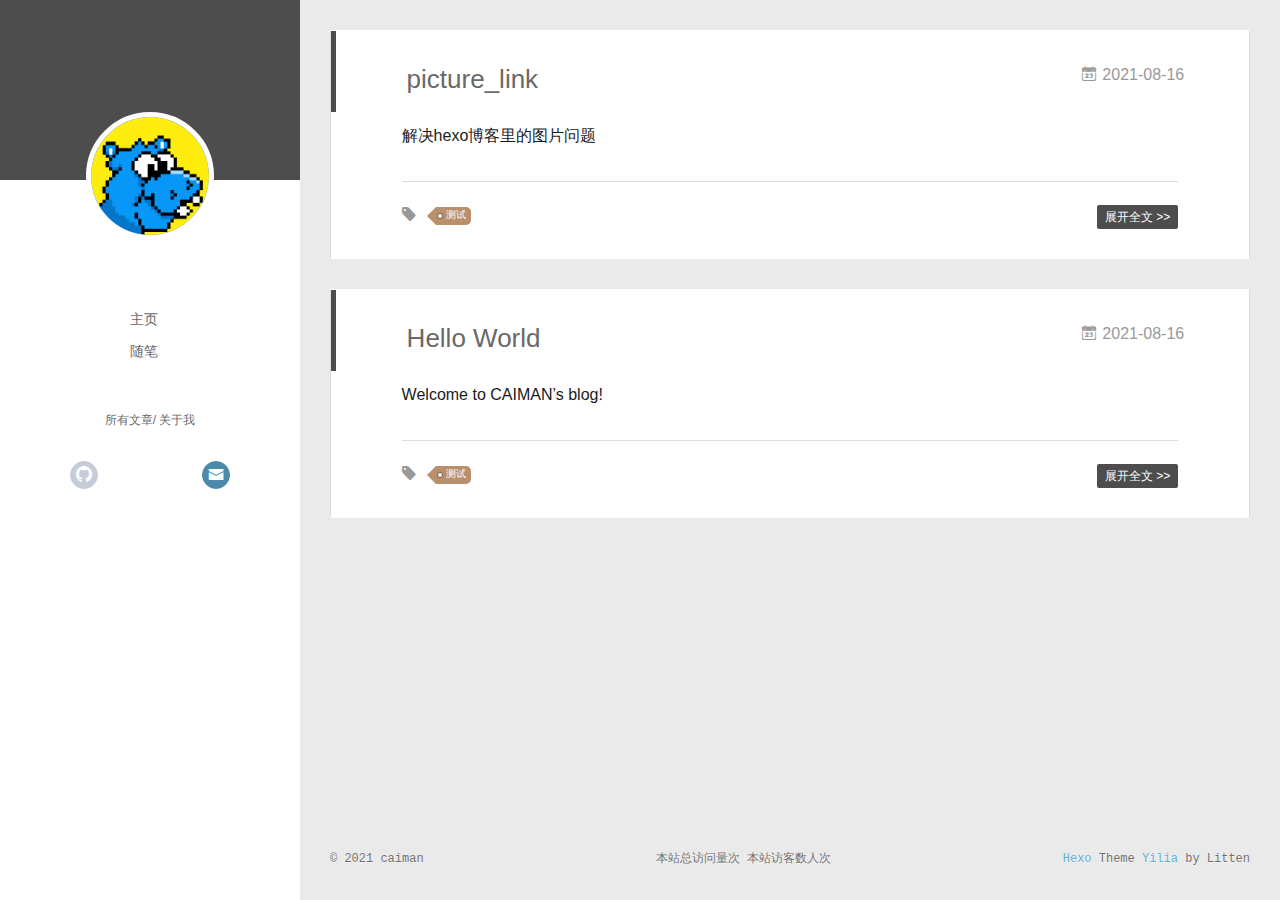
==== commit 78a0913a: "Site updated: 2021-08-17 11:07:37" ====
--- a/index.html
+++ b/index.html
@@ -75,13 +75,13 @@
 		<nav class="header-nav">
 			<div class="social">
 				
-					<a class="github" target="_blank" href="#" title="github"><i class="icon-github"></i></a>
+					<a class="github" target="_blank" href="https://github.com/caiman999" title="github"><i class="icon-github"></i></a>
 		        
-					<a class="weibo" target="_blank" href="#" title="weibo"><i class="icon-weibo"></i></a>
+					<a class="wpblog" target="_blank" href="http://47.96.142.58/" title="wpblog"><i class="icon-wpblog"></i></a>
 		        
-					<a class="rss" target="_blank" href="#" title="rss"><i class="icon-rss"></i></a>
+					<a class="csdn" target="_blank" href="https://blog.csdn.net/bocaiaichila?spm=1001.2014.3001.5343" title="csdn"><i class="icon-csdn"></i></a>
 		        
-					<a class="zhihu" target="_blank" href="#" title="zhihu"><i class="icon-zhihu"></i></a>
+					<a class="mail" target="_blank" href="mailto:1525447247@qq.com" title="mail"><i class="icon-mail"></i></a>
 		        
 			</div>
 		</nav>
@@ -116,13 +116,13 @@
 			<nav class="header-nav">
 				<div class="social">
 					
-						<a class="github" target="_blank" href="#" title="github"><i class="icon-github"></i></a>
+						<a class="github" target="_blank" href="https://github.com/caiman999" title="github"><i class="icon-github"></i></a>
 			        
-						<a class="weibo" target="_blank" href="#" title="weibo"><i class="icon-weibo"></i></a>
+						<a class="wpblog" target="_blank" href="http://47.96.142.58/" title="wpblog"><i class="icon-wpblog"></i></a>
 			        
-						<a class="rss" target="_blank" href="#" title="rss"><i class="icon-rss"></i></a>
+						<a class="csdn" target="_blank" href="https://blog.csdn.net/bocaiaichila?spm=1001.2014.3001.5343" title="csdn"><i class="icon-csdn"></i></a>
 			        
-						<a class="zhihu" target="_blank" href="#" title="zhihu"><i class="icon-zhihu"></i></a>
+						<a class="mail" target="_blank" href="mailto:1525447247@qq.com" title="mail"><i class="icon-mail"></i></a>
 			        
 				</div>
 			</nav>
@@ -456,7 +456,7 @@
     
     	<section class="tools-section tools-section-me" q-show="aboutme">
   	  	
-  	  		<div class="aboutme-wrap" id="js-aboutme">&lt;br&gt;QQ:1525447247&lt;/br&gt;&lt;br&gt;欢迎交流&lt;/br&gt;</div>
+  	  		<div class="aboutme-wrap" id="js-aboutme">QQ:1525447247欢迎交流</div>
   	  	
     	</section>
     
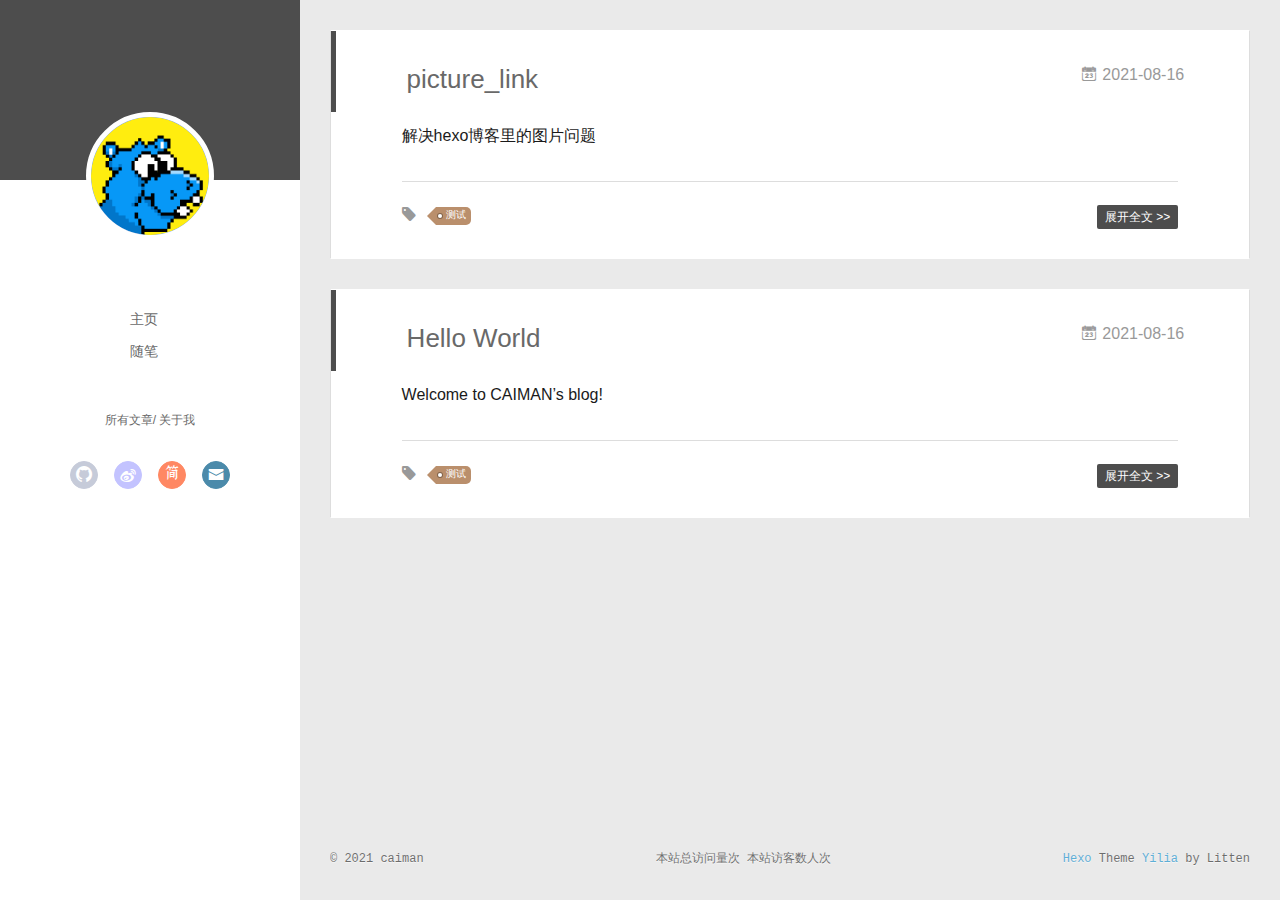
==== commit 162c71dd: "Site updated: 2021-08-17 11:12:05" ====
--- a/index.html
+++ b/index.html
@@ -77,9 +77,9 @@
 				
 					<a class="github" target="_blank" href="https://github.com/caiman999" title="github"><i class="icon-github"></i></a>
 		        
-					<a class="wpblog" target="_blank" href="http://47.96.142.58/" title="wpblog"><i class="icon-wpblog"></i></a>
+					<a class="weibo" target="_blank" href="http://47.96.142.58/" title="weibo"><i class="icon-weibo"></i></a>
 		        
-					<a class="csdn" target="_blank" href="https://blog.csdn.net/bocaiaichila?spm=1001.2014.3001.5343" title="csdn"><i class="icon-csdn"></i></a>
+					<a class="jianshu" target="_blank" href="https://blog.csdn.net/bocaiaichila?spm=1001.2014.3001.5343" title="jianshu"><i class="icon-jianshu"></i></a>
 		        
 					<a class="mail" target="_blank" href="mailto:1525447247@qq.com" title="mail"><i class="icon-mail"></i></a>
 		        
@@ -118,9 +118,9 @@
 					
 						<a class="github" target="_blank" href="https://github.com/caiman999" title="github"><i class="icon-github"></i></a>
 			        
-						<a class="wpblog" target="_blank" href="http://47.96.142.58/" title="wpblog"><i class="icon-wpblog"></i></a>
+						<a class="weibo" target="_blank" href="http://47.96.142.58/" title="weibo"><i class="icon-weibo"></i></a>
 			        
-						<a class="csdn" target="_blank" href="https://blog.csdn.net/bocaiaichila?spm=1001.2014.3001.5343" title="csdn"><i class="icon-csdn"></i></a>
+						<a class="jianshu" target="_blank" href="https://blog.csdn.net/bocaiaichila?spm=1001.2014.3001.5343" title="jianshu"><i class="icon-jianshu"></i></a>
 			        
 						<a class="mail" target="_blank" href="mailto:1525447247@qq.com" title="mail"><i class="icon-mail"></i></a>
 			        
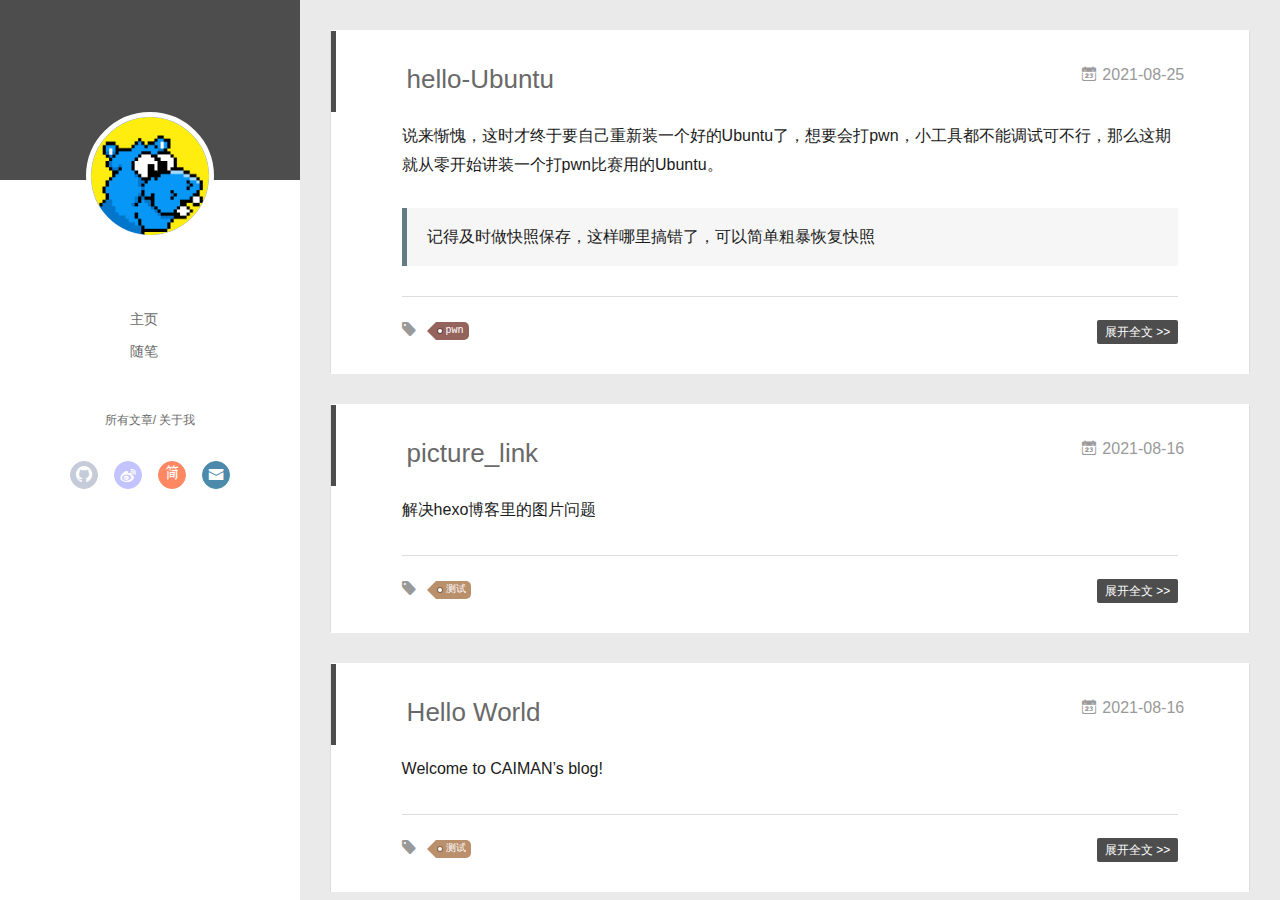
==== commit 0d8ae545: "Site updated: 2021-08-25 23:22:52" ====
--- a/index.html
+++ b/index.html
@@ -150,6 +150,88 @@
           <div id="js-content" class="content-ll">
             
   
+    <article id="post-hello-Ubuntu" class="article article-type-post  article-index" itemscope itemprop="blogPost">
+  <div class="article-inner">
+    
+      <header class="article-header">
+        
+  
+    <h1 itemprop="name">
+      <a class="article-title" href="/2021/08/25/hello-Ubuntu/">hello-Ubuntu</a>
+    </h1>
+  
+
+        
+        <a href="/2021/08/25/hello-Ubuntu/" class="archive-article-date">
+  	<time datetime="2021-08-25T07:48:33.000Z" itemprop="datePublished"><i class="icon-calendar icon"></i>2021-08-25</time>
+</a>
+        
+      </header>
+    
+    <div class="article-entry" itemprop="articleBody">
+      
+        <p>说来惭愧，这时才终于要自己重新装一个好的Ubuntu了，想要会打pwn，小工具都不能调试可不行，那么这期就从零开始讲装一个打pwn比赛用的Ubuntu。</p>
+<blockquote>
+<p>记得及时做快照保存，这样哪里搞错了，可以简单粗暴恢复快照</p>
+</blockquote>
+        
+      
+	  
+	  
+
+  <div class="declare" hidden="hidden"></div>
+
+
+      
+    </div>
+    <div class="article-info article-info-index">
+      
+      
+	<div class="article-tag tagcloud">
+		<i class="icon-price-tags icon"></i>
+		<ul class="article-tag-list">
+			 
+        		<li class="article-tag-list-item">
+        			<a href="javascript:void(0)" class="js-tag article-tag-list-link color4">pwn</a>
+        		</li>
+      		
+		</ul>
+	</div>
+
+      
+
+      
+        <p class="article-more-link">
+          <a class="article-more-a" href="/2021/08/25/hello-Ubuntu/">展开全文 >></a>
+        </p>
+      
+
+      
+      <div class="clearfix"></div>
+    </div>
+  </div>
+</article>
+
+<aside class="wrap-side-operation">
+    <div class="mod-side-operation">
+        
+        <div class="jump-container" id="js-jump-container" style="display:none;">
+            <a href="javascript:void(0)" class="mod-side-operation__jump-to-top">
+                <i class="icon-font icon-back"></i>
+            </a>
+            <div id="js-jump-plan-container" class="jump-plan-container" style="top: -11px;">
+                <i class="icon-font icon-plane jump-plane"></i>
+            </div>
+        </div>
+        
+        
+    </div>
+</aside>
+
+
+
+
+  
     <article id="post-picture_link" class="article article-type-post  article-index" itemscope itemprop="blogPost">
   <div class="article-inner">
     
@@ -403,6 +485,10 @@
             <input type="checkbox" q-on="click:toggleTag(e)" q-attr="checked:showTags">
           </label>
           <ul class="article-tag-list" q-show="showTags">
+             
+              <li class="article-tag-list-item">
+                <a href="javascript:void(0)" class="js-tag color4">pwn</a>
+              </li>
              
               <li class="article-tag-list-item">
                 <a href="javascript:void(0)" class="js-tag color3">测试</a>
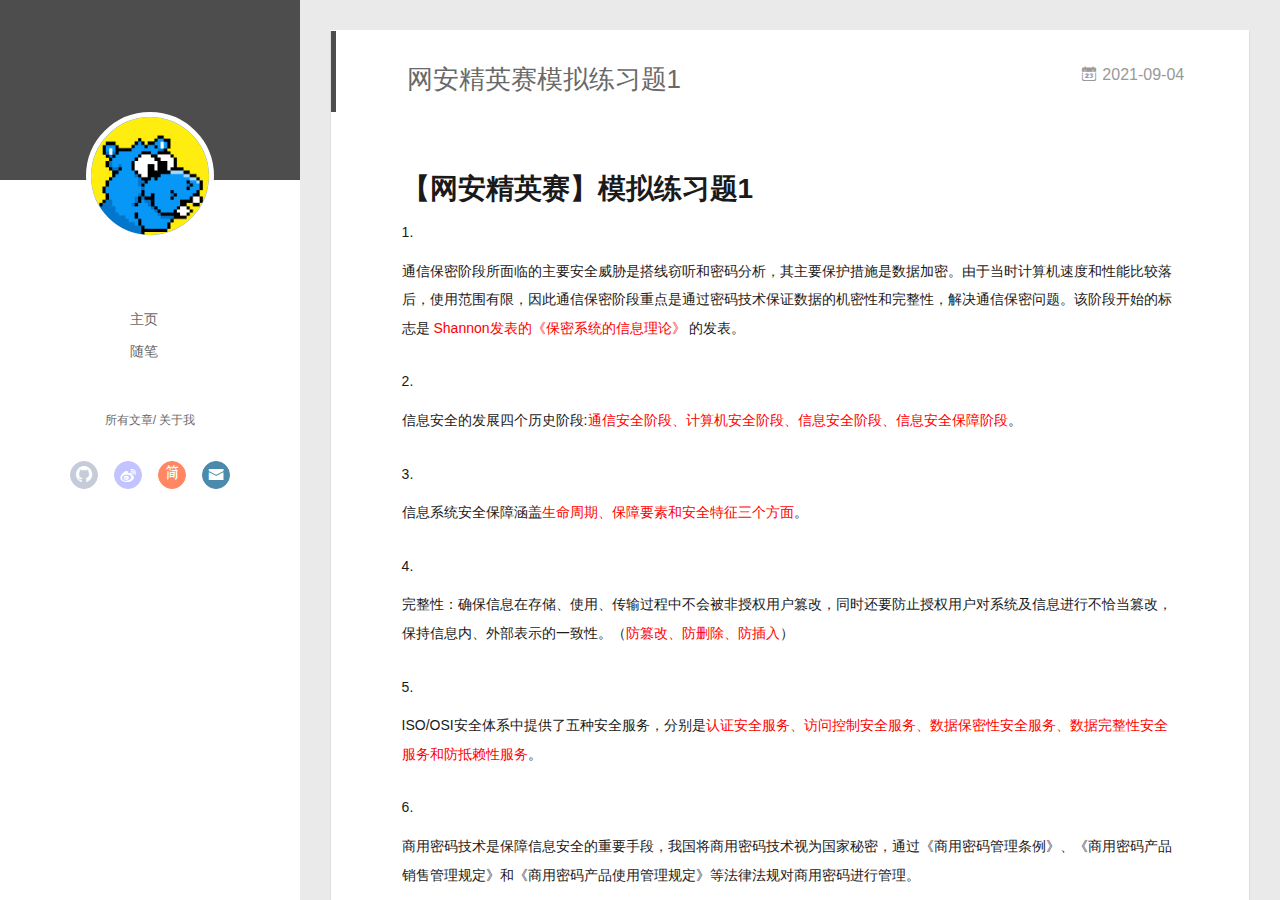
==== commit 1ae21881: "Site updated: 2021-09-04 15:55:17" ====
--- a/index.html
+++ b/index.html
@@ -150,6 +150,600 @@
           <div id="js-content" class="content-ll">
             
   
+    <article id="post-网安精英赛1" class="article article-type-post  article-index" itemscope itemprop="blogPost">
+  <div class="article-inner">
+    
+      <header class="article-header">
+        
+  
+    <h1 itemprop="name">
+      <a class="article-title" href="/2021/09/04/%E7%BD%91%E5%AE%89%E7%B2%BE%E8%8B%B1%E8%B5%9B1/">网安精英赛模拟练习题1</a>
+    </h1>
+  
+
+        
+        <a href="/2021/09/04/%E7%BD%91%E5%AE%89%E7%B2%BE%E8%8B%B1%E8%B5%9B1/" class="archive-article-date">
+  	<time datetime="2021-09-04T07:47:53.879Z" itemprop="datePublished"><i class="icon-calendar icon"></i>2021-09-04</time>
+</a>
+        
+      </header>
+    
+    <div class="article-entry" itemprop="articleBody">
+      
+        <h1 id="【网安精英赛】模拟练习题1"><a href="#【网安精英赛】模拟练习题1" class="headerlink" title="【网安精英赛】模拟练习题1"></a>【网安精英赛】模拟练习题1</h1><iframe frameborder="no" border="0" marginwidth="0" marginheight="0" width=330 height=86 src="//music.163.com/outchain/player?type=2&id=1846489646&auto=0&height=66"></iframe>
+
+
+
+<ol>
+<li><p>通信保密阶段所面临的主要安全威胁是搭线窃听和密码分析，其主要保护措施是数据加密。由于当时计算机速度和性能比较落后，使用范围有限，因此通信保密阶段重点是通过密码技术保证数据的机密性和完整性，解决通信保密问题。该阶段开始的标志是<font color=red> Shannon发表的《保密系统的信息理论》 </font>的发表。</p>
+</li>
+<li><p>信息安全的发展四个历史阶段:<font color=red>通信安全阶段、计算机安全阶段、信息安全阶段、信息安全保障阶段</font>。</p>
+</li>
+<li><p>信息系统安全保障涵盖<font color=red>生命周期、保障要素和安全特征三个方面</font>。</p>
+</li>
+<li><p>完整性：确保信息在存储、使用、传输过程中不会被非授权用户篡改，同时还要防止授权用户对系统及信息进行不恰当篡改，保持信息内、外部表示的一致性。（<font color=red>防篡改、防删除、防插入</font>）</p>
+</li>
+<li><p>ISO/OSI安全体系中提供了五种安全服务，分别是<font color=red>认证安全服务、访问控制安全服务、数据保密性安全服务、数据完整性安全服务和防抵赖性服务</font>。</p>
+</li>
+<li><p>商用密码技术是保障信息安全的重要手段，我国将商用密码技术视为国家秘密，通过《商用密码管理条例》、《商用密码产品销售管理规定》和《商用密码产品使用管理规定》等法律法规对商用密码进行管理。</p>
+<blockquote>
+<p>下列关于商用密码说法<strong>错误</strong>的是：</p>
+<p>A.对商用密码产品的研发、生产和销售采用许可制度</p>
+<p>B.商用密码产品的用户不得转让其使用的商用密码产品</p>
+<p><font color=red>C.个人可使用自行研制的商用密码产品或者境外生产的密码产品</font></p>
+<p>D.经过国家密码管理机构指定或许可的单位才能对商用密码产品进行研发、生产、销售</p>
+</blockquote>
+</li>
+<li><p>下列关于我国现行重要信息安全法律法规描述<strong>错误</strong>的是：</p>
+<p>A.《中华人民共和国保守国家秘密法》是我国第一部比较完备的保护国家秘密的法律</p>
+<p>B.《电子签名法》主要目的是为了规范电子签名行为，确立电子签名的法律效力，维护有关各方的合法权益</p>
+<p>C.利用计算机实施金融诈骗、盗窃、贪污、挪用公款,窃取国家秘密或者其他犯罪的，依照《刑法》有关规定定罪处罚</p>
+<p><font color=red>D.《宪法》第40条规定，任何组织或个人不得以任何理由侵犯公民的通信自由和通信秘密</font></p>
+</li>
+<li><p>下面选项中关于计算机犯罪描述<strong>错误</strong>的是：</p>
+<p>A.任何犯罪的成立都具有四个共同特征(要件) :犯罪主体、犯罪主观方面、犯罪客观方面、犯罪客体</p>
+<p>B.使用计算机语言编制计算机病毒，故意将其传到互联网或安装在他人计算机上运行的行为具有极大的危害性</p>
+<p><font color=red>C.计算机病毒不但可以损坏数据信息、降低计算机网络系统的运行效率甚至可以造成系统崩溃，但是在线的计算机一般不会遭受计算机病毒的困扰</font></p>
+<p>D.近年来，国内出现的网络犯罪形式主要是冒用他人或组织公司企业的身份从事非法活动，利用:定的技术手段来截取通信数据,以及计算机网络系统的电磁辐射来获取信息</p>
+</li>
+<li><p>网络犯罪，是指行为人运用计算机技术，借助网络对其系统或信息进行攻击,破坏或利用网络进行其他犯罪的总称。以下关于网络违法犯罪，描述<strong>错误</strong>的是:</p>
+<p>A.网络违法犯罪是信息安全法规的主要内容，我国目前针对网络违法犯罪已经专门立法</p>
+</li>
+</ol>
+<p>B.《刑法》规定的网络犯罪主要包括违反国家规定，侵入国家事务、国防建设、尖端科学技术领域的计算机信息系统</p>
+<p>   <font color=red>C.对计算机信息系统功能进行删除、修改、增加、干扰,造成计算机信息系统不能正常运行，违反了国家的规定</font></p>
+<p>   D.非法截获、篡改、删除他人电子邮件或者其他数据资料，侵犯了公民通信自由和通信秘密</p>
+<ol start="10">
+<li>现行重要的信息安全法律法规<strong>不</strong>包括以下哪一项:</li>
+</ol>
+<p><font color=red>A.《计算机信息系统安全保护等级划分准则》</font></p>
+<p>B.《中华人民共和国电子签名法》</p>
+<p>C.《商用密码管理条例》</p>
+<p>D.《中华人民共和国保守国家秘密法》</p>
+<ol start="11">
+<li><p>身份认证(又称身份识别，身份鉴别)是在计算机网络中确认操作者身份的过程。它可分为用户与主机间的认证和主机与主机之间的认证。用户与主机之间的认证<strong>不</strong>包括以下哪个方面:</p>
+<p>A.用户所知道的东西</p>
+<p>B.用户拥有的东西</p>
+<p><font color=red>C.用户想得到的东西</font></p>
+<p>D.用户所具有的生物特征</p>
+</li>
+<li><p>数字签名(又称公钥数字签名、电子签章)是一种类似写在纸上的普通物理签名,但是使用了公钥加密领域的技术实现，用于鉴别数字信息的方法。在普通数字签名中，签名者使用( )进行信息签名:</p>
+<p>A.自己的公钥</p>
+<p><font color=red>B.自己的私钥</font></p>
+<p>C.自己的公钥和的私钥</p>
+<p>D.验证者的私钥</p>
+</li>
+<li><p>下面选项中关于对称密码体制和非对称密码体制描述<strong>错误</strong>的是:</p>
+<p>A.对称密码体制通信双方拥有相同密钥，使用的密钥相对较短，密文的长度往往与明文长度相同</p>
+<p>B.非对称密码体制中使用的密钥有两个，一个是对外公开的公钥,可以象电话号码一样进行注册公布;另一个是必须保密的私钥，只有拥有者才知道</p>
+<p><font color=red>C.与非对称密码体制相比，对称密码体制加解密速度较慢。同等安全强度下,非对称密码体制要求<br>的密钥位数要多一些</font></p>
+<p>D.非对称密码体制主要是为了解决对称密码体制的缺陷而提出的，即为了解决对称密码体制中密钥分发和管理的问题，以及不可否认的问题</p>
+</li>
+<li><p>假设使用一种加密算法,它的加密方法很简单:采用相同密钥对密文进行加密，并对使用的密钥完全保密，那么它属于:</p>
+<p><font color=red>A.对称加密技术</font></p>
+<p>B.RSA密码技术</p>
+<p>C.公钥加密技术</p>
+<p>D单向函数密码技术</p>
+</li>
+<li><p>公钥基础设施(Public KeyInfrastructure, PKI) 是一种遵循既定标准的公钥管理平台，它能够为所有网络应用提供加密和数字签名等密码服务所必需的密钥和证书管理体系。下面<strong>不</strong>属于PKl组成部分的是:</p>
+<p>A.证书授权中心操作协议</p>
+<p>B.证书授权中心管理协议</p>
+<p>C.证书授权中心政策制定</p>
+<p><font color=red>D.证书授权中心认证服务器</font></p>
+</li>
+<li><p>在访问控制应用方面，常用的主要有:网访问控制、网络权限限制、目录级安控制、属性安全控制、网络服务器安全制等，下列关于访问控制,说法<strong>不</strong>正确是:</p>
+<p>A. 网络的权限控制是防止网络非法操作而采取的一种安全保护措施，户对网络资源的访问权限通常用一个访问控制列表来描述</p>
+<p>B. 目录级安全控制主要是为了控制用户对目录、文件和设备的访问，或指定对目录及目录下的子目录和文件的使用权限</p>
+<p>C. 网络服务器安全控制是指允许通过服务器控制台执行的安全控制操作包括:户利用控制台装载和卸载操作模块、安装和删除软件等</p>
+<p><font color=red>D.从用户的角度,网络的权限控制可分为两类用户，即特殊用户<br>(具有系统管理权限的系统管理等)和普通用户(系统管理员根据实际需要而分配到一定操作权限的用户)</font></p>
+</li>
+<li><p>关于常见认证方式，以下选项说法<strong>不</strong>正确的是:</p>
+<p>A.在短信口令认证方式中，手机与客户绑定比较紧密，短信口令生成与使用场:景是物理隔绝的，因此口令在通路上被截取概率较低</p>
+<p>B.动态口令牌认证是基于时间同步方式的，每60秒变换一次动态口令,于时间同步方式的动态口令牌存在60秒的时间窗口，导致该密码在这60秒内存在风险</p>
+<p><font color=red>C.用户名口方式是一 种使用简单且非常安全的身份认证方式</font></p>
+<p>D.USB Key是一 种USB接口的硬件设备,它内置于单片机或智能卡芯片，可以存储用户的密钥或数字证书，利用USB Key内置的密码算法实现对用户身份的认证</p>
+</li>
+<li><p>网络嗅探就是通过截获、分析网络中传输的数据而获取有用信息的行为，这种攻击形式破坏了下列哪一项内容: </p>
+<p>A网络信息的抗抵赖性</p>
+<p><font color=red>B.网络信息的保密性</font></p>
+<p>C.网络服务的可用性</p>
+<p>D.网络信息的完整性</p>
+</li>
+<li><p>拒绝服务攻击是黑客常用的攻击手段之一,以下<strong>不</strong>属于拒绝服务攻击防范措施的是:</p>
+<p>A.安装防火墙，禁止访问不该访问的服务端口，过滤不正常的畸形数据包</p>
+<p><font color=red>B.安装先进杀毒软件，抵御攻击行为</font></p>
+<p>C.安装入侵检测系统，检测拒绝服务攻击行为</p>
+<p>D.安装安全评估系统，先于入侵者进行模拟攻击，以便及早发现问题并解决</p>
+</li>
+<li><p>网上银行通过Internet响户提供便捷安全的网上银行服务,为提高网络银行的安全性,通常会采用各种安全技术。在客户登录时,<strong>无需</strong>输入以下哪种要素?</p>
+<p>A.证件号码</p>
+<p>B.昵称</p>
+<p>C.登录密码</p>
+<p><font color=red>D.USBKEY密码</font></p>
+</li>
+<li><p>浏览器是示网页服务器或档案系统内的HTML文件,让户与这些文件互动的一种软件。使用浏览器会产生一些临时文件，下列关于Internet临时文件,说法正确的是:</p>
+<p><font color=red>A.用户最近访问过的网页信息将被暂时保存为临时文件</font></p>
+<p>B .重新启动时，计算机会自动删除临时文件</p>
+<p>C.删除临时文件可以有效提高IE的网页浏览速度</p>
+<p>D.IE临时文件不能删除</p>
+</li>
+<li><p>SSL协议广泛用于PKI系统中，对于SSL协议本身,它<strong>不能</strong>提供哪项功能</p>
+<p>A.加密服务</p>
+<p>B身份认证服务</p>
+<p>C.可靠的端到端安全连接</p>
+<p><font color=red>D.完全采用对称密码，效率高</font></p>
+</li>
+<li><p>以下关于数字签名,说法正确的是</p>
+<p>A.数字签名能保证机密性</p>
+<p>B.可以随意复制数字签名</p>
+<p>C.签名可以被提取出来重复使用，但附加在别的消息后面，验证签名会失败</p>
+<p><font color=red>D.修改的数字签名可以被识别</font></p>
+</li>
+<li><p>攻击者入侵目标主机后,对目标进行远程控制，以便获取目标主机中有价值的数据。攻击者可利用一些红具或方法来实现对目标主机的远程控制，这些工具或方法<strong>不</strong>包括以下哪个选项</p>
+<p>A.木马</p>
+<p>B.Webshell</p>
+<p><font color=red>C.DDOS攻击工具</font></p>
+<p>D.后门</p>
+</li>
+<li><p>SSL协议为了保证协议的安全性,采用了多种加密和安全技术，在初始化SSL连接时采用的加密技术是:</p>
+<p>A.对称密码</p>
+<p><font color=red>B.公钥密码</font></p>
+<p>C.非对称密码</p>
+<p>D.混合加密</p>
+</li>
+<li><p>防火墙的代理功能有两种实现方式，即透明代理和传统代理，以吓关于这两种方式的异同点说法<strong>不</strong>正确的是:</p>
+<p>A.透明代理由防火墙本身完成与外部网络主机的通信，而传统代理设置代理服务器完成</p>
+<p><font color=red>B.传统代理具有更快的响应速度</font></p>
+<p>C.透明代理相比传统代理具有更高的安全性.</p>
+<p>D.两种代理方式都实现了内部网络的隐藏</p>
+</li>
+<li><p>甲公司为推销信息安全产品，对乙公司的网站发出大量连接请求，使得乙公司网站无法访问，这种手段属于什么攻击:</p>
+<p><font color=red>A.拒绝服务</font></p>
+<p>B.口令入侵</p>
+<p>C.网络监听</p>
+<p>D.IP哄骗</p>
+</li>
+<li><p>VPN很好地解决了企业给远程的分支机构、商业伙伴、移动办公人员安全访问企业重要资源的应用需求。以下关于VPN,说法正确的是</p>
+<p>A.VPN是企业租用线路, 和公共网络物理上完全隔离的、安全的线路</p>
+<p><font color=red>B.VPN是通过公用网络建立的临时的、安全的连接</font></p>
+<p>C.VPN不能做到信息验证和身份认证</p>
+<p>D.VPN只能提供身份认证，不能提供数据加密功能</p>
+</li>
+<li><p>审计是对访问控制的必要补充，它会对用户使用何种信息资源、使用的时间，以及如何使用(执行何种操作)进行记录与监控。下面关于审计功能，描述正确的选项是()。</p>
+<p>A.审计跟踪不需要周期性复查</p>
+<p>B.实时审计可以在问题发生时进行阻止</p>
+<p>C.对一次事件的审计跟踪记录只需包括事件类型和发生时间</p>
+<p><font color=red>D.审计是记录用户使用计算机网络系统所有活动过程，提高安全的重要工具</font></p>
+</li>
+<li><p>远程控制攻击中的杩，以下关于木马特性的说法中<strong>不</strong>正确的是:</p>
+<p><font color=red>A.木马具有伪装性，我们从网络上下载的可正常播放的视频可能是木马</font></p>
+<p>B.木马具有隐弊性,可集成到一些正常的程序中</p>
+<p>C.木马具有窃密性,网络帐号等的窃密木马在网络上泛滥</p>
+<p>D.木马具有破环性,感染木马的主机可能沦为黑客手中的“肉鸡”，在网络上发起攻击</p>
+</li>
+<li><p>下面哪一个情景属于身份验证(Authentication)过程:</p>
+<p><font color=red>A.用户依照系统提示输入用户名和口令</font></p>
+<p>B.用户在网络上共享自己写的Office文档，并设定哪些用户可以阅读，哪些用户可以修改</p>
+<p>C.用户使用加密软件对自己编写的Office文档进行加密，以阻止其他人得到这份拷贝后查看文档中的内容</p>
+<p>D.某人尝试登录到你的计算机中,但是口令输入不正确，系统提示口令错误，并将这次失败的登录过程记录在系统日志中</p>
+</li>
+<li><p>随着无线技术的日益发展，无线安全也越来越受关注。公司纷纷为组建的无线局域网订制无线安全方案,以下关于提高无线网络安全，做法<strong>错误</strong>的选项是:</p>
+<p>A.隐藏SSID</p>
+<p>B.修改无线路由器默认管理ip地址</p>
+<p>C.IP与MAC静态绑定</p>
+<p><font color=red>D.SSID设置与用户名一致</font></p>
+</li>
+<li><p>网络地址转换是在IP地址日益缺乏的情况下产生的一种网络技术，主要目的是重用IP地址。以下关于网络地址转换技术，说法<strong>错误</strong>的是:</p>
+<p><font color=red>A.只能进行一对一的网络地址翻译</font></p>
+<p>B. 解决IP地址空间不足问题</p>
+<p>C.向外界隐藏内部网结构</p>
+<p>D.有多种地址翻译模式</p>
+</li>
+<li><p>拒绝服务攻击具有极大的危害,其后果一般是:</p>
+<p>A.大量木马在我网络中传播</p>
+<p>B.造成网络壅塞</p>
+<p><font color=red>C.被攻击目标无法正常服务甚至瘫痪</font></p>
+<p>D.黑客进入被攻击目标进行破坏</p>
+</li>
+<li><p>每台联网的PC.上都需要有IP地址，才能正常通信。在Windows操作系统下， 在dos窗口中输入下列哪个命令可以查看本机的IP地址:<br>A.ping<br>B.net view<br>C.net share<br><font color=red>D.ipconfig</font></p>
+</li>
+<li><p>ISO/OSI安全体系中提供了五种安全服务,分别是认证安全服务、访问控制安全服务、数据保密性安全服务、数据完整性安全服务和防抵赖性服务。下列关于这五种服务的说法中<strong>错误</strong>的是:</p>
+<p>A.认证安全服务提供对通信中的对等实体和数据来源的鉴别，它对于开放系统环境中的各种信息安全有重要的作用</p>
+<p>B.访问控制安全服务是针对越权使用资源和非法访问的防御措施</p>
+<p>C.数据保密性安全服务是针对信息泄露、窃听等被动威胁的防御措施</p>
+<p><font color=red>D.防抵赖安全服务可细分为数据源发证明的抗抵赖、交付证明的抗抵赖两种</font></p>
+</li>
+<li><p>访问控制矩阵(Access Control Matrix)是最初实现访问控制机制的概念模型，以二维矩阵规定主体和客体的访问权限。那么明确访问权限是相当重要的工作，在Windows系统对文件的访问权限一般包括: </p>
+<p>(1) 修改(2) 读取和执行(3)读取(4) 写入</p>
+<p>A. (1) (2)</p>
+<p>B. (2)</p>
+<p>C. (2) (3) (4)</p>
+<p><font color=red>D.全部</font></p>
+</li>
+<li><p>Unix, Linux,操作系统相对于Windows操作系统，期场占有率低，不为一般电脑使用者所熟知，但他们在操作系统的发展过程中占有举足轻重的地位,下面关于这两个操作系统的一般性叙述中，正确的是:</p>
+<p><font color=red>A.Unix和Linux都是免费使用的，因此为许多操作系统课程采用来介绍操作系统的基本概念</font></p>
+<p>B.Linux继承了Unix以网络为核心的设计思想，能运行各种UNIX网络协议</p>
+<p>C.Linu和Unix都是开源的，可供编程爱好者自由编辑而成为他们自己的定制版本</p>
+<p>D.Linux是一 种类Unix系统，意味着Linux可以运行所有的Unix软件</p>
+</li>
+<li><p>国产操作系统是基于下列那种系统的二次开发系统:<br>A.Unix</p>
+<p>B.Windows</p>
+<p><font color=red>C.Linux</font></p>
+<p>D.MacOS</p>
+</li>
+<li><p>网页病毒(又称网页恶意代码)是利用网页来进行破坏的病毒，它是使用一些SCRIPT语言编写的恶意代码。攻击者通常利用什么植入网页病毒:<br>A.拒绝服务攻击</p>
+<p>B.口令攻击</p>
+<p><font color=red>C.浏览器漏洞</font></p>
+<p>D.U盘工具</p>
+</li>
+<li><p>下面对于计算机病毒的定义理解<strong>错误</strong>的是:</p>
+<p>A.病毒是通过磁盘、磁带和网络等作为媒介传播扩散,并且能“传染”其他程序的程序</p>
+<p><font color=red>B.病毒能够实现自身复制，因此不需要借助载体存在，具有潜伏性、传染性和破坏性</font></p>
+<p>C.计算机病毒是一 种人为制造的程序,不会自然产生</p>
+<p>D.当某种条件成熟时，病毒才会复制、传播，甚至变异后传播，使计算机资源受到不同程度的破坏</p>
+</li>
+<li><p>中国国家标准《计算机信息系统安全保护等级划分准则》(GB 17859-1999)规定了计算机系统安全保护能力的五个等级，这五个安全等级<strong>由弱到强</strong>的排列顺序是: .</p>
+<p>A.用户自主保护级,安全标记保护级，系统审计保护级,结构化保护级，访问验证保护级</p>
+<p>B.用户自主保护级,安全标记保护级,系统审计保护级，访问验证保护级，结构化保护级</p>
+<p><font color=red>C.用户自主保护级,系统审计保护级，安全标记保护级，结构化保护级，访问验证保护</font></p>
+<p>D.用户自主保护级，系统审计保护级，安全标记保护级，访问验证保护级,结构化保护级</p>
+</li>
+<li><p>账户为用户或计算机提供安全凭证，以便用户和计算机能够登录到网络,并拥有相应访问域资源的权利和权限。下列关于账户设置安全，说法<strong>错误</strong>的是:</p>
+<p><font color=red>A.为常用文档添加everyone用户</font></p>
+<p>B.禁用Guest帐户</p>
+<p>C.限制用户数量</p>
+<p>D删除末用用户</p>
+</li>
+<li><p>下列一般<strong>不是</strong>杀毒软件的功能的是:</p>
+<p>A.监控识别</p>
+<p>B. 病毒扫描和清除</p>
+<p>C.数据恢复</p>
+<p><font color=red>D.优化操作系统</font></p>
+</li>
+<li><p>量子计算机是科学家们正在研制的一类遵循量子力学规律进行高速数学和逻辑运算、存储及处理量子信息的全新的计算机，1994年， 在美国电话电报公司贝尔实验室工作的数学家肖尔(Peter W. Shor ,1959-)发现了在量子计算机上实现快速分解大整数的算法将使下列那项所提及的加密算法不再具有应用价值:</p>
+<p><font color=red>A.RSA和ECC</font></p>
+<p>B.HYPERL INK”<a target="_blank" rel="noopener" href="http://baike/">http://baike</a>. baidu .com/view/7510.htm” \t”<a target="_blank" rel="noopener" href="http://baike/">http://baike</a>. baidu.com/_ _blank”DES</p>
+<p>C.RC2和RC4</p>
+<p>D.IDEA</p>
+</li>
+<li><p>用于自动检测远程或本地主机安全性弱点的程序,通常称之为:</p>
+<p>A.入侵检测</p>
+<p>B.防火墙</p>
+<p><font color=red>C.漏洞扫描</font></p>
+<p>D.入侵防护</p>
+</li>
+<li><p>www (World Wide Web)是由许多互相链接的超文本组成的系统，通过互联网进行访问。WWW服务对应的网络端口号是:</p>
+<p>A.22</p>
+<p>B.21 </p>
+<p>C.79</p>
+<p><font color=red>D.80</font></p>
+</li>
+<li><p>数字版权管理(Digital RightManagement, DRM)是指在数字内容交易过程中对知识产权进行保护的一技集<br>合。数字版权管理的常用技术<strong>不</strong>包括:</p>
+<p>A.数字水印</p>
+<p>B.数字签名</p>
+<p>C数字加密</p>
+<p><font color=red>D.数字认证</font></p>
+</li>
+<li><p>下面哪一个选项能用来描述隐含在网页代码指令中的恶意代码，该恶意代码可以修改IE首页、弹窗等:</p>
+<p>A.主引导区病毒</p>
+<p>B.宏病毒</p>
+<p>C.木马</p>
+<p><font color=red>D.脚本病毒</font></p>
+</li>
+<li><p>关于防火墙，以下说法正确的是:</p>
+<p>A.防火墙能防范新的网络安全问题</p>
+<p><font color=red>B.防火墙不能防止来自内部网的攻击</font></p>
+<p>C.防火墙不能完全阻止病毒的传播</p>
+<p>D.防火墙能防范任何攻击</p>
+</li>
+<li><p>现有的互联网是在IPv4协议的基础上运行的。IPv6是下- -版本的互联网协议，可以说是下一代互联网的协议，下列关于IPv6相较于IPv4的优势的说法中<strong>错误</strong>的是:</p>
+<p>A.IPv6具有更大的地址空间，能显著解决IP地址不足的问题</p>
+<p><font color=red>B.IPv6使用更长的路由表，转发数据包的速度下降</font></p>
+<p>C.IPv6具有更高的安全性，使用IPv6网络中用户可以对网络层的数据进行加密并对IP报文进行校验</p>
+<p>D.IPv6增加了增强的组播(Multicast)持以及对流的支持(Flow Control) .这使得网络上的多媒体应用有了长足发展的机会</p>
+</li>
+<li><p>U盘病毒顾名思义就是通过U盘传播的病毒。发现U盘带有该病毒后,比较彻底的清除方式是:</p>
+<p>A.用查毒软件处理</p>
+<p>B删除U盘上的所有文件</p>
+<p><font color=red>C.格式化U盘</font></p>
+<p>D.用杀毒软件处理</p>
+</li>
+<li><p>操作系统补J(patch)-词来源于生活，本义是指衣服、被褥上因破损等原因而出现的缺失部分，为遮掩这些破洞，延长衣物的使用时间，而钉补.上的小布块在计算机领域是指对于大型软件系统(如微软操作系统)在使用过程中暴露的问题，下面关于操作系统的补丁的说法中<strong>错误</strong>的是:</p>
+<p>A.按照其影响的大小可分为“高危漏洞”的补丁，软件安全更新的补，可选的高危漏洞补丁，其他及功能性更新补丁，无效补丁</p>
+<p>B.给电脑打补丁,不是打得越多越安全</p>
+<p>C.补丁安装可能失败</p>
+<p><font color=red>D.补丁程序向下兼容，比如能安装在Windows7操作系统的补丁一定可以安装在Windows xp系统上</font></p>
+</li>
+<li><p>近年来，电子邮件用户和公司面临的安全性风险日益严重，以<strong>不</strong>属于电子邮件安全威胁的是:</p>
+<p>A.SMTP的安全漏洞</p>
+<p><font color=red>B.电子邮件群发</font></p>
+<p>C.邮件炸弹</p>
+<p>D.垃圾邮件</p>
+</li>
+<li><p>甲公司要给乙公司发送机密商务邮件,需要邮件内容加密以防止非授权者阅读,并通过数字签名确保邮件没有被篡改，甲公司可以通过<font color=red>PGP</font>软件实现上述安全功能。</p>
+</li>
+<li><p>口令安全直接关系到个人隐私安全,安全口令中的字符至少应包括字符类别“小写字母、大写字母、数字非字母数字字符、Unicode字符”五组中的<font color=red>3</font>组: </p>
+</li>
+<li><p>数字水印技术是将一些标识信息直接嵌入数字载体中，但不影响原载体的使用价值，也不容易被人觉察或注意，下面哪个选项<strong>不</strong>属于数字水印技术的应用领域?</p>
+<p>A.版权保护</p>
+<p>B盗版追踪</p>
+<p><font color=red>C.保密通信</font></p>
+<p>D.拷贝保护</p>
+</li>
+<li><p>数字版权管理(Digital RightManagement, DRM)是指在数字内容交易过程中对知识产权进行保护的一类技术集合,数字版权管理的功能<strong>不</strong>包括:</p>
+<p>A.数字媒体加密</p>
+<p>B.阻止非法数字内容注册</p>
+<p>C.用户行为监控</p>
+<p><font color=red>D.付费机制和资源管理</font></p>
+</li>
+<li><p>数据备份是指为防止系统出现操作失误或系统故障导致数据丢失，而将全部或部分数据集合从应用主机的硬盘或阵列复制到其它存储介质的过程。关于数据备份的类型，说法<strong>不</strong>正确的是:</p>
+<p>A. 按备份的数据量可以分为完全备份、增量备份、分备份、按需备份</p>
+<p><font color=red>B.按备份的多少可以以量备份和少量备份</font></p>
+<p>C.按备份的状态可以分为冷备份和热备份</p>
+<p>D.按备份的层次可以分为硬件冗余和软件备份</p>
+</li>
+<li><p>下列关于数据备分和数据恢复的说法中<strong>不</strong>正确的是()。</p>
+<p>A.由于越来越多的有价值的关键信息转变为数据，如果没有及时有效的进行数据备份与恢复，对于大部分企业和事业单位来讲,损失将是无法估量的。</p>
+<p>B.如果不慎将硬盘分区信息删除或者将硬盘误格式化,造成系统信息区破坏无法读取数据资料,应该首先关机，不要轻易对硬盘数据资料进行写操作，否则会增加数据恢复的难度。</p>
+<p>C.EayRecoverv是成力非常强大的硬盘数据恢复工具，它的工作原理是在内存中重建文件分区表使数据能够安全地传输到其他驱动器中。</p>
+<p><font color=red>D.在操作系统中点击了清空回收站后，文件将不可恢复。</font></p>
+</li>
+<li><p>Windows server用户匿名登录主机时，用户名为:</p>
+<p>A.guest</p>
+<p>B.OK</p>
+<p>C.Admin</p>
+<p><font color=red>D .Anonymous</font></p>
+</li>
+<li><p>在以下认证方式中,最常用的认证方式是:</p>
+<p><font color=red>A.用户名/口令认证</font></p>
+<p>B.摘要算法认证</p>
+<p>C.PKI认证</p>
+<p>D.数据库认证</p>
+</li>
+<li><p>宏病毒是-种寄存在文档或模板宏中的计算机病毒，以下那种类型的文件<strong>不会</strong>被宏病毒感染: () 。</p>
+<p>A.doc</p>
+<p>B.xIs </p>
+<p><font color=red>C.exe</font></p>
+<p>D.ppt</p>
+</li>
+<li><p>邮箱的存储量有限，邮件过多会导致邮箱无法正常使用，以下做法中，最为恰当的是:</p>
+<p>A.发送附件时压缩附件</p>
+<p>B.不保留发送邮件</p>
+<p>C.定期删除邮箱邮件</p>
+<p><font color=red>D.定期备份邮件并删除</font></p>
+</li>
+<li><p>PGP是一个基于RSA公匙加密体系的邮件加密软件。可以用它对邮件保密以防止非授权者阅读，还能对邮件加上数字签名从而使收信人可以确认邮件的发送者，并能确信邮件没有被篡改。下列关于PGP的说法中<strong>不</strong>正确的是:</p>
+<p>A.PGP采用了一种RSA和传统加密的杂合算法</p>
+<p>B.PGP源代码是免费的</p>
+<p><font color=red>C.PGP由于采用严格的验证措施导致运行速度慢</font></p>
+<p>D.PGP主要用于信任用户之间的通信</p>
+</li>
+<li><p>Cookie存储有关用户和用户偏好的信息，从而改善用户的浏览体验，下列典型应用中<strong>没有</strong>用到cookie技术:</p>
+<p>A.在某购物网站购物时，我们在同一个网站的不同页面选择不同的商品加入购物车，最后可以直接<br>点进购物车页面结账</p>
+<p>B.某论坛采用会员注册模式，户登陆后就可以会员身份浏览论坛的不同的页面，而不用多次登录</p>
+<p>C.某门户网站推出了个性化新闻的服务,户不希望在浏览中查看娱乐新闻，那么他可以在页面上将娱乐新闻设为排除，网站在推送新闻时不会为他推送该类新闻</p>
+<p><font color=red>D.某软件公司规定购买该公司正版软件的客户可以获得一个该公司资源网站的VIP账户，VIP账户可以自由下载网站的资源</font></p>
+</li>
+<li><p>以下关于账户口令设置的基本原则，说法<strong>错误</strong>的是:</p>
+<p>A.尽量设置长密码</p>
+<p>B.尽量在单词中插入符号</p>
+<p><font color=red>C.为了防止遗忘密码，建议密码多含一些经常使用的个人信息作为密码</font></p>
+<p>D.不要在密码中出现账号</p>
+</li>
+<li><p>用户登录一些网站时，会要求输入图形认证码，以下关于图形认证码，说法<strong>错误</strong>的是:<br>A.图形认证码是随机产生的<br><font color=red>B.图形认证码具有时间限制，在一定时间段内可以多次使用</font><br>C.一些图形认证码包含一些噪音干扰信息<br>D.图形认证码通常由数字和字母组成</p>
+</li>
+<li><p>在网络浏览中，口令验证登录的方式比较多，因此成为黑客的盗取目标，下列攻击手法中<strong>不</strong>属于黑客盗取口令与账号的方式是:</p>
+<p> A.暴力破解</p>
+<p>B.键盘记录木马</p>
+<p><font color=red>C.窃取用户上网时生成的cookie</font></p>
+<p>D.屏幕快照木马</p>
+</li>
+<li><p>在日常办公过程中,通常一个办公室会公用一个打印机，这就需要将打印机设置成为网络打印机，下列关于网络打印机的说法<strong>不</strong>正确的是:<br>A.网络打印机在网络中是网络中的独立成员<br>B.网络打印机需要网卡，意味这拥有独立的硬件地址<br>C.网络打印机有单独的IP地址<br><font color=red>D.网络打印机仅限于应用于局域网中</font></p>
+</li>
+<li><p>个人网上银行通常具有设置预留信息的功能，下列关于预留信息，说法<strong>错误</strong>的是:</p>
+<p>A.预留信息可以用于防范网络钓鱼、假网站等黑客攻击</p>
+<p>B.预留信息是用户设置的一段文字或图片，可作为防伪验证信息</p>
+<p><font color=red>C.预留信息的首要作用是实现个人网银页面个性化定制</font></p>
+<p>D.用户设置预留信息后，该信息会在个人网银默认首页或支付首页显示</p>
+</li>
+<li><p>如今银行卡被盗刷、网络账户被盗的案件日益增加，用户可以采取一些措施加以防范。以下所采取的防范措施中,<strong>错误</strong>选项是<br>A.及时升级浏览器和操作系统<br>B.安装正版的杀毒软件、防火墙<br>C.登录账户时不要选择保存密码和自动登录<br><font color=red>D.定期调整密码，新密码与旧密码相关</font></p>
+</li>
+<li><p>定期数据备份是日常必不可少的操作,当备份一个应用程序系统数据时，以下哪个<br>选项是应该首先考虑的关键问题<br>A.什么时候进行备份<br>B.在哪里进行备份<br>C.怎样存储备份<br><font color=red>D.需要备份哪些数据</font></p>
+</li>
+<li><p>第三方支付是指与-些银行签约,頇备一定实力和信誉保障的第三方独立机构提供的交易支持服务，以下哪项<strong>不</strong>是第三方支付面临的主要威胁<br>A.个人信息泄露<br>B.网络钓鱼<br>C.未提供安全的登录方式导致账户信息被盗<br><font color=red>D.恶意弹窗广告程序</font></p>
+</li>
+<li><p>下面关于ActiveX控件， 描述<strong>错误</strong>的是:<br>A.ActiveX控件是一 些小应用<br><font color=red>B.IE浏览器中的ActiveX筛选不会影响网站的性能</font><br>C.网站可以使用ActiveX小应用提供视频和游戏等内容<br>D.某些情况下，ActiveX控件应用可以用来收集和破坏用户电脑上的信息</p>
+</li>
+<li><p>为尽量防止浏览网页而感染恶意代码，下列做法中<strong>错误</strong>的是:<br>A.使用受信第三方开发的安全浏览器<br>B.关闭IE浏览器的自动下载功能<br>C.禁用IE浏览器的活动脚本功能<br><font color=red>D.将网页保存到本地再浏览</font></p>
+</li>
+<li><p>现在的主流手机操作系统<strong>不</strong>包括:<br>A.Android<br>B.iOS<br>C.Windows Phone<br><font color=red>D.Symbian</font></p>
+</li>
+<li><p>近年来，-种名为“伪基站”的强发垃圾短信和诈骗短信的攻击方式日渐泛滥，年通过该方式发送的各类不法短信近千亿条,严重干扰了民众的日常生活，对通信运营商的网络质量和安全，甚至是社会稳定都造成了不利影响，下列关于基站和“伪基站”的说法中<strong>不</strong>正确的是:</p>
+<p>A.基站是公用移动通信基站的简称，无线电台站的一种形式，指在一定的无线电覆盖区中，通过移动通信交换中心，与移动电话终端之间进行信息传递的无线电收发信电台</p>
+<p>B.基站的覆盖区域呈六边形分布</p>
+<p>C.”伪基站”即假基站, 一般是由主机和笔记本电脑组成的一种仪器，通过短信群发器、短信发信机等<br>相关设备能够搜取以其为中心、一定半径范围内的手机卡信息</p>
+<p><font color=red>D.一般来说，“伪基站”群发诈骗短信所显示在用户手机上的电话号码是固定的，因此防范这类欺诈可通过将该号码加入手机黑名单</font></p>
+<ol start="79">
+<li><p>以下关于智能手机安全，说法正确的是:</p>
+<p>A.使用智能手机内建的安全功能可以满足应用需求</p>
+<p>B.蓝牙为手机间数据共享提供便利，可以开放蓝牙应答,便于连接</p>
+<p>C.互联网提供了丰富的应用供免费扫描下载，不用局限于已认证来源的应用</p>
+<p><font color=red>D.对安装的应用要求系统授权时要进行确认</font></p>
+</li>
+</ol>
+</li>
+<li><p>移动终端的资料被上传到攻击者指定的服务器，并组户的多个系统程序不能正常工作，手机发热严重，那么该移动终端受到的攻击最可能是:</p>
+<p><font color=red>A.手机病毒</font></p>
+<p>B.伪基站</p>
+<p>C.恶意app</p>
+<p>D.远程控制</p>
+</li>
+<li><p>由于移动终端存储了大量的用户信息,移动终端遗失后,往往会带来相应的安全问题。以下关于移动终端设备安全,说法<strong>错误</strong>的是:</p>
+<p>A.旅行之前应备份好重要数据并将数据加密</p>
+<p><font color=red>B.尽量不要登录无线网络</font></p>
+<p>C.不要在不安全的登录环境下访问财务或银行记录</p>
+<p>D.在上网浏览时不要选择“记住我”</p>
+</li>
+<li><p>手机病毒是一种具有传染性、破坏性的手机程序，下面哪些选项不属于手机病毒安全威胁:</p>
+<p>A.传播非法信息<br>B.破坏手机软硬件<br><font color=red>C.自动上网</font><br>D.造成手机数据丢失</p>
+</li>
+<li><p>恶意扣费手机软件是指没有给用户任何提示，或虚假、不明显提示,通过发送短信或联网等方式强制扣费的手机软件,以下<strong>不</strong>属于恶意扣费软件安全威胁的是:</p>
+<p>A.自动发送短信、自动上网</p>
+<p>B.通过流量和SP服务订阅收费</p>
+<p>C.收费提示不明、收费项目多</p>
+<p><font color=red>D.破坏SIM卡</font></p>
+</li>
+<li><p>二维码(Two-dimensional Code)是指在一维条码的基础上， 扩展出另一维具有可读性的条码。以下关于二维码,说法<strong>错误</strong>的是:</p>
+<p>A.手机病毒可通过二维码进行传播</p>
+<p>B.不法分子可以将木马程序以及相关插件网址生成一个二维码，然后给它”套上”商场打折的“外衣诱导用户扫描</p>
+<p><font color=red>C.二维码只是一张普通的图片,对其扫描不会产生安全问题</font></p>
+<p>D.黑客将木马的链接转换成二维码来诱骗用户，扫描，木马便会植入用户手机.</p>
+</li>
+<li><p>信息安全是一个系统工程,它需要对整个网络中的各环节进行统-的综合考虑、规划和构架，并要兼顾组织内不断发生的变化。信息安全管理中广泛采用的过程模型是:</p>
+<p>A.ISMS (信息安全管理体系)</p>
+<p>B.QMS (质量管理体系)</p>
+<p>C.EMS (环境管理体系)</p>
+<p><font color=red>D.PDCA (戴明环)</font></p>
+</li>
+<li><p>信息安全管理体系(Information SecurityManagement System,简称为ISMS)是管理体系思想和方法在信息安全领域的应用,信息安全管理的核心内容是:</p>
+<p>A.信息管理</p>
+<p><font color=red>B.风险管理</font></p>
+<p>C.人才管理</p>
+<p>D.安全管理</p>
+</li>
+<li><p>在信息安全领域，风险就是指信息资产遭到损坏并给企业带来负面影响的潜在可能性,以下<strong>不</strong>属于风险三个基本要素的是:</p>
+<p>A.资产</p>
+<p>B.威胁.</p>
+<p><font color=red>C.人员</font></p>
+<p>D.脆弱性</p>
+</li>
+<li><p>以风险为驱动的信息安全管理，其核心就是通过识别风险、选择对策、实施对策以消减风险，最终保证信息资产的保密性、完整性、可用性,能够满足目标要求的这样一个过程。以下<strong>不</strong>属于风险管理的是:</p>
+<p>A.风险评估</p>
+<p>B.风险消减</p>
+<p>C.风险控制</p>
+<p><font color=red>D.风险消除</font></p>
+</li>
+<li><p>风险评估是风险识别、风险分析和风险评价的全过程，信息安全风险评估应该是:</p>
+<p>A.只需要实施一次就可以</p>
+<p><font color=red>B.根据变化的情况定期或不定期的适时开展</font></p>
+<p>C.不需要形成评估结果报告</p>
+<p>D.仅对网络做定期扫描</p>
+</li>
+<li><p>信息安全事件的处理是信息安全管理的一个重要方面，它可以分为五个阶段,期确顺序为: </p>
+<p>(1) 恢复阶段(2) 检测阶段(3)准备阶段(4) 根除阶段(5) 抑制阶段<br>A. (2) (3) (4) (5) (1)<br><font color=red>B. (3) (2) (5) (4) (1)</font><br>C. (2) (3) (4) (1) (5)<br>D. (3) (2) (4) (1) (5)</p>
+</li>
+<li><p>在最近- -次工资数据更新之后, -个未经授权的员工从公司的计算机中心得到了打印的公司工资表，造成数据泄露。为保证只有经授权的员工才能得到敏感的打印数据,控制手段包括日志和().<br>A.有控制地销毁作废的打印数据<br><font color=red>B.文件接收人的签名确认</font><br>C.对磁盘上的打印输出文件进行访问控制<br>D.对敏感打印数据强制设置打印过期日期</p>
+</li>
+<li><p>以下关于离职时人员安全控制,<strong>不</strong>包括以下哪个选项?</p>
+<p><font color=red>A.离职者自己清理个人物品</font><br>B .确保离职者返还所有的公司证章、ID、钥匙等物品<br>C.立即消除离职者的访问权限<br>D.通知公司其他人员、外部伙伴或客户，声明此人已离职</p>
+</li>
+<li><p>公司业务数据、客户数据、重要文件、技术文档等均属于公司信息资产,当需要删除这些敏感数据时,正确的做法是:</p>
+<p>A.右键删除并清空回收站</p>
+<p>B.格式化存储介质</p>
+<p><font color=red>C.使用彻底删除软件进行磁盘擦除</font></p>
+<p>D.剪切到统一的空间进行彻底删除</p>
+</li>
+<li><p>以下关于Windows服务描述说法<strong>错误</strong>的是:</p>
+<p>A.Windows服务通常是以管理员身份运行</p>
+<p>B.可以作为独立的进程运行或通过DLL的形式依附在svchost进程</p>
+<p><font color=red>C.为提升系统的安全性，管理员应尽量关闭不需要的系统服务</font></p>
+<p>D.Windows服务运行不需要用户交互登录</p>
+</li>
+<li><p>在信息安全中人员安全具有举足轻重的地位，下列关于人员安全,说法<strong>不</strong>正确的是:</p>
+<p>A.员工从一般岗位转入信息安全重要岗位，组织应当对其进行审查,对于处在有相当权力位置的人员，这种审查应当定期进行</p>
+<p><font color=red>B.安全风险在职工在职时达到最大，一般随着职工辞职而消弭</font></p>
+<p>C.进入安全区域时，若未经授权,员工不能携带摄影、视频、音频或其他记录设备</p>
+<p>D.员工应积极学习信息安全知识,提高防范意识和操作技能，自觉遵守信息安全制度，共同保障组织机构信息系统的安全运行</p>
+</li>
+<li><p><font color=red>Kerberos</font>是一个对称DES加密系统,它使用一个集中式的专钥密码功能，系统的核心是KDC。</p>
+</li>
+<li><p><font color=red>IPSec</font>协议主要由AH、ESP和IKE协议组成。</p>
+</li>
+<li><p>PPTP、L2TP和L 2F隧道协议属于<font color=red>第二层隧道</font>协议。</p>
+</li>
+<li><p><strong>不</strong>属于VPN的核心技术是() 。<br>A.隧道技术<br>B.身份认证<br><font color=red>C.日志记录</font><br>D.访问控制</p>
+</li>
+<li><p><font color=red>AccessVPN</font>通过一个拥有与专用网络相同策略的共享基础设施，提供对企业内部网或外部网的远程访问。</p>
+</li>
+</ol>
+
+      
+	  
+	  
+
+  <div class="declare" hidden="hidden"></div>
+
+
+      
+    </div>
+    <div class="article-info article-info-index">
+      
+      
+	<div class="article-tag tagcloud">
+		<i class="icon-price-tags icon"></i>
+		<ul class="article-tag-list">
+			 
+        		<li class="article-tag-list-item">
+        			<a href="javascript:void(0)" class="js-tag article-tag-list-link color3">网安</a>
+        		</li>
+      		
+		</ul>
+	</div>
+
+      
+
+      
+        <p class="article-more-link">
+          <a class="article-more-a" href="/2021/09/04/%E7%BD%91%E5%AE%89%E7%B2%BE%E8%8B%B1%E8%B5%9B1/">展开全文 >></a>
+        </p>
+      
+
+      
+      <div class="clearfix"></div>
+    </div>
+  </div>
+</article>
+
+<aside class="wrap-side-operation">
+    <div class="mod-side-operation">
+        
+        <div class="jump-container" id="js-jump-container" style="display:none;">
+            <a href="javascript:void(0)" class="mod-side-operation__jump-to-top">
+                <i class="icon-font icon-back"></i>
+            </a>
+            <div id="js-jump-plan-container" class="jump-plan-container" style="top: -11px;">
+                <i class="icon-font icon-plane jump-plane"></i>
+            </div>
+        </div>
+        
+        
+    </div>
+</aside>
+
+
+
+
+  
     <article id="post-hello-Ubuntu" class="article article-type-post  article-index" itemscope itemprop="blogPost">
   <div class="article-inner">
     
@@ -492,6 +1086,10 @@
              
               <li class="article-tag-list-item">
                 <a href="javascript:void(0)" class="js-tag color3">测试</a>
+              </li>
+             
+              <li class="article-tag-list-item">
+                <a href="javascript:void(0)" class="js-tag color3">网安</a>
               </li>
             
             <div class="clearfix"></div>
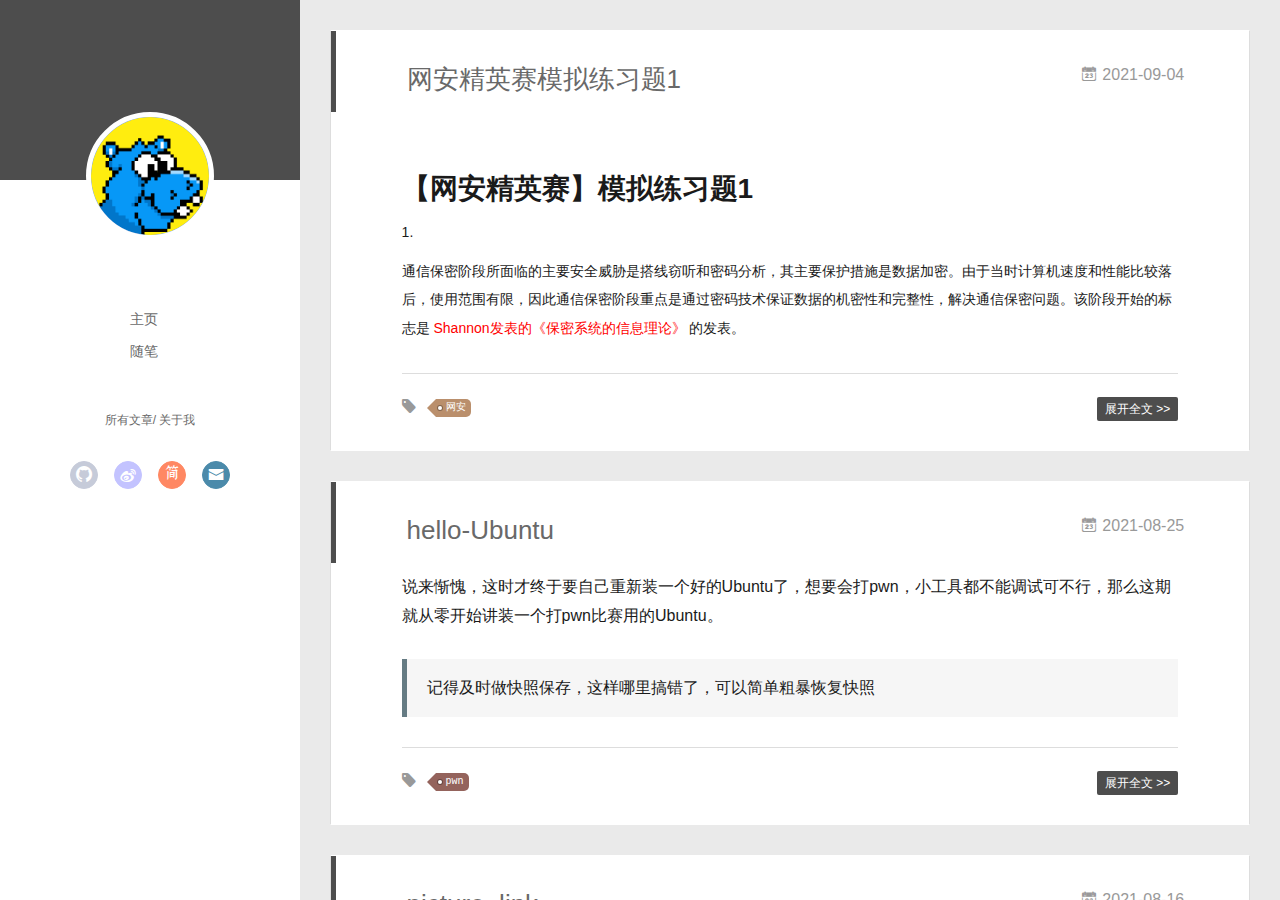
==== commit e6752011: "Site updated: 2021-09-04 15:58:18" ====
--- a/index.html
+++ b/index.html
@@ -173,520 +173,9 @@
         <h1 id="【网安精英赛】模拟练习题1"><a href="#【网安精英赛】模拟练习题1" class="headerlink" title="【网安精英赛】模拟练习题1"></a>【网安精英赛】模拟练习题1</h1><iframe frameborder="no" border="0" marginwidth="0" marginheight="0" width=330 height=86 src="//music.163.com/outchain/player?type=2&id=1846489646&auto=0&height=66"></iframe>
 
 
-
 <ol>
-<li><p>通信保密阶段所面临的主要安全威胁是搭线窃听和密码分析，其主要保护措施是数据加密。由于当时计算机速度和性能比较落后，使用范围有限，因此通信保密阶段重点是通过密码技术保证数据的机密性和完整性，解决通信保密问题。该阶段开始的标志是<font color=red> Shannon发表的《保密系统的信息理论》 </font>的发表。</p>
-</li>
-<li><p>信息安全的发展四个历史阶段:<font color=red>通信安全阶段、计算机安全阶段、信息安全阶段、信息安全保障阶段</font>。</p>
-</li>
-<li><p>信息系统安全保障涵盖<font color=red>生命周期、保障要素和安全特征三个方面</font>。</p>
-</li>
-<li><p>完整性：确保信息在存储、使用、传输过程中不会被非授权用户篡改，同时还要防止授权用户对系统及信息进行不恰当篡改，保持信息内、外部表示的一致性。（<font color=red>防篡改、防删除、防插入</font>）</p>
-</li>
-<li><p>ISO/OSI安全体系中提供了五种安全服务，分别是<font color=red>认证安全服务、访问控制安全服务、数据保密性安全服务、数据完整性安全服务和防抵赖性服务</font>。</p>
-</li>
-<li><p>商用密码技术是保障信息安全的重要手段，我国将商用密码技术视为国家秘密，通过《商用密码管理条例》、《商用密码产品销售管理规定》和《商用密码产品使用管理规定》等法律法规对商用密码进行管理。</p>
-<blockquote>
-<p>下列关于商用密码说法<strong>错误</strong>的是：</p>
-<p>A.对商用密码产品的研发、生产和销售采用许可制度</p>
-<p>B.商用密码产品的用户不得转让其使用的商用密码产品</p>
-<p><font color=red>C.个人可使用自行研制的商用密码产品或者境外生产的密码产品</font></p>
-<p>D.经过国家密码管理机构指定或许可的单位才能对商用密码产品进行研发、生产、销售</p>
-</blockquote>
-</li>
-<li><p>下列关于我国现行重要信息安全法律法规描述<strong>错误</strong>的是：</p>
-<p>A.《中华人民共和国保守国家秘密法》是我国第一部比较完备的保护国家秘密的法律</p>
-<p>B.《电子签名法》主要目的是为了规范电子签名行为，确立电子签名的法律效力，维护有关各方的合法权益</p>
-<p>C.利用计算机实施金融诈骗、盗窃、贪污、挪用公款,窃取国家秘密或者其他犯罪的，依照《刑法》有关规定定罪处罚</p>
-<p><font color=red>D.《宪法》第40条规定，任何组织或个人不得以任何理由侵犯公民的通信自由和通信秘密</font></p>
-</li>
-<li><p>下面选项中关于计算机犯罪描述<strong>错误</strong>的是：</p>
-<p>A.任何犯罪的成立都具有四个共同特征(要件) :犯罪主体、犯罪主观方面、犯罪客观方面、犯罪客体</p>
-<p>B.使用计算机语言编制计算机病毒，故意将其传到互联网或安装在他人计算机上运行的行为具有极大的危害性</p>
-<p><font color=red>C.计算机病毒不但可以损坏数据信息、降低计算机网络系统的运行效率甚至可以造成系统崩溃，但是在线的计算机一般不会遭受计算机病毒的困扰</font></p>
-<p>D.近年来，国内出现的网络犯罪形式主要是冒用他人或组织公司企业的身份从事非法活动，利用:定的技术手段来截取通信数据,以及计算机网络系统的电磁辐射来获取信息</p>
-</li>
-<li><p>网络犯罪，是指行为人运用计算机技术，借助网络对其系统或信息进行攻击,破坏或利用网络进行其他犯罪的总称。以下关于网络违法犯罪，描述<strong>错误</strong>的是:</p>
-<p>A.网络违法犯罪是信息安全法规的主要内容，我国目前针对网络违法犯罪已经专门立法</p>
-</li>
-</ol>
-<p>B.《刑法》规定的网络犯罪主要包括违反国家规定，侵入国家事务、国防建设、尖端科学技术领域的计算机信息系统</p>
-<p>   <font color=red>C.对计算机信息系统功能进行删除、修改、增加、干扰,造成计算机信息系统不能正常运行，违反了国家的规定</font></p>
-<p>   D.非法截获、篡改、删除他人电子邮件或者其他数据资料，侵犯了公民通信自由和通信秘密</p>
-<ol start="10">
-<li>现行重要的信息安全法律法规<strong>不</strong>包括以下哪一项:</li>
-</ol>
-<p><font color=red>A.《计算机信息系统安全保护等级划分准则》</font></p>
-<p>B.《中华人民共和国电子签名法》</p>
-<p>C.《商用密码管理条例》</p>
-<p>D.《中华人民共和国保守国家秘密法》</p>
-<ol start="11">
-<li><p>身份认证(又称身份识别，身份鉴别)是在计算机网络中确认操作者身份的过程。它可分为用户与主机间的认证和主机与主机之间的认证。用户与主机之间的认证<strong>不</strong>包括以下哪个方面:</p>
-<p>A.用户所知道的东西</p>
-<p>B.用户拥有的东西</p>
-<p><font color=red>C.用户想得到的东西</font></p>
-<p>D.用户所具有的生物特征</p>
-</li>
-<li><p>数字签名(又称公钥数字签名、电子签章)是一种类似写在纸上的普通物理签名,但是使用了公钥加密领域的技术实现，用于鉴别数字信息的方法。在普通数字签名中，签名者使用( )进行信息签名:</p>
-<p>A.自己的公钥</p>
-<p><font color=red>B.自己的私钥</font></p>
-<p>C.自己的公钥和的私钥</p>
-<p>D.验证者的私钥</p>
-</li>
-<li><p>下面选项中关于对称密码体制和非对称密码体制描述<strong>错误</strong>的是:</p>
-<p>A.对称密码体制通信双方拥有相同密钥，使用的密钥相对较短，密文的长度往往与明文长度相同</p>
-<p>B.非对称密码体制中使用的密钥有两个，一个是对外公开的公钥,可以象电话号码一样进行注册公布;另一个是必须保密的私钥，只有拥有者才知道</p>
-<p><font color=red>C.与非对称密码体制相比，对称密码体制加解密速度较慢。同等安全强度下,非对称密码体制要求<br>的密钥位数要多一些</font></p>
-<p>D.非对称密码体制主要是为了解决对称密码体制的缺陷而提出的，即为了解决对称密码体制中密钥分发和管理的问题，以及不可否认的问题</p>
-</li>
-<li><p>假设使用一种加密算法,它的加密方法很简单:采用相同密钥对密文进行加密，并对使用的密钥完全保密，那么它属于:</p>
-<p><font color=red>A.对称加密技术</font></p>
-<p>B.RSA密码技术</p>
-<p>C.公钥加密技术</p>
-<p>D单向函数密码技术</p>
-</li>
-<li><p>公钥基础设施(Public KeyInfrastructure, PKI) 是一种遵循既定标准的公钥管理平台，它能够为所有网络应用提供加密和数字签名等密码服务所必需的密钥和证书管理体系。下面<strong>不</strong>属于PKl组成部分的是:</p>
-<p>A.证书授权中心操作协议</p>
-<p>B.证书授权中心管理协议</p>
-<p>C.证书授权中心政策制定</p>
-<p><font color=red>D.证书授权中心认证服务器</font></p>
-</li>
-<li><p>在访问控制应用方面，常用的主要有:网访问控制、网络权限限制、目录级安控制、属性安全控制、网络服务器安全制等，下列关于访问控制,说法<strong>不</strong>正确是:</p>
-<p>A. 网络的权限控制是防止网络非法操作而采取的一种安全保护措施，户对网络资源的访问权限通常用一个访问控制列表来描述</p>
-<p>B. 目录级安全控制主要是为了控制用户对目录、文件和设备的访问，或指定对目录及目录下的子目录和文件的使用权限</p>
-<p>C. 网络服务器安全控制是指允许通过服务器控制台执行的安全控制操作包括:户利用控制台装载和卸载操作模块、安装和删除软件等</p>
-<p><font color=red>D.从用户的角度,网络的权限控制可分为两类用户，即特殊用户<br>(具有系统管理权限的系统管理等)和普通用户(系统管理员根据实际需要而分配到一定操作权限的用户)</font></p>
-</li>
-<li><p>关于常见认证方式，以下选项说法<strong>不</strong>正确的是:</p>
-<p>A.在短信口令认证方式中，手机与客户绑定比较紧密，短信口令生成与使用场:景是物理隔绝的，因此口令在通路上被截取概率较低</p>
-<p>B.动态口令牌认证是基于时间同步方式的，每60秒变换一次动态口令,于时间同步方式的动态口令牌存在60秒的时间窗口，导致该密码在这60秒内存在风险</p>
-<p><font color=red>C.用户名口方式是一 种使用简单且非常安全的身份认证方式</font></p>
-<p>D.USB Key是一 种USB接口的硬件设备,它内置于单片机或智能卡芯片，可以存储用户的密钥或数字证书，利用USB Key内置的密码算法实现对用户身份的认证</p>
-</li>
-<li><p>网络嗅探就是通过截获、分析网络中传输的数据而获取有用信息的行为，这种攻击形式破坏了下列哪一项内容: </p>
-<p>A网络信息的抗抵赖性</p>
-<p><font color=red>B.网络信息的保密性</font></p>
-<p>C.网络服务的可用性</p>
-<p>D.网络信息的完整性</p>
-</li>
-<li><p>拒绝服务攻击是黑客常用的攻击手段之一,以下<strong>不</strong>属于拒绝服务攻击防范措施的是:</p>
-<p>A.安装防火墙，禁止访问不该访问的服务端口，过滤不正常的畸形数据包</p>
-<p><font color=red>B.安装先进杀毒软件，抵御攻击行为</font></p>
-<p>C.安装入侵检测系统，检测拒绝服务攻击行为</p>
-<p>D.安装安全评估系统，先于入侵者进行模拟攻击，以便及早发现问题并解决</p>
-</li>
-<li><p>网上银行通过Internet响户提供便捷安全的网上银行服务,为提高网络银行的安全性,通常会采用各种安全技术。在客户登录时,<strong>无需</strong>输入以下哪种要素?</p>
-<p>A.证件号码</p>
-<p>B.昵称</p>
-<p>C.登录密码</p>
-<p><font color=red>D.USBKEY密码</font></p>
-</li>
-<li><p>浏览器是示网页服务器或档案系统内的HTML文件,让户与这些文件互动的一种软件。使用浏览器会产生一些临时文件，下列关于Internet临时文件,说法正确的是:</p>
-<p><font color=red>A.用户最近访问过的网页信息将被暂时保存为临时文件</font></p>
-<p>B .重新启动时，计算机会自动删除临时文件</p>
-<p>C.删除临时文件可以有效提高IE的网页浏览速度</p>
-<p>D.IE临时文件不能删除</p>
-</li>
-<li><p>SSL协议广泛用于PKI系统中，对于SSL协议本身,它<strong>不能</strong>提供哪项功能</p>
-<p>A.加密服务</p>
-<p>B身份认证服务</p>
-<p>C.可靠的端到端安全连接</p>
-<p><font color=red>D.完全采用对称密码，效率高</font></p>
-</li>
-<li><p>以下关于数字签名,说法正确的是</p>
-<p>A.数字签名能保证机密性</p>
-<p>B.可以随意复制数字签名</p>
-<p>C.签名可以被提取出来重复使用，但附加在别的消息后面，验证签名会失败</p>
-<p><font color=red>D.修改的数字签名可以被识别</font></p>
-</li>
-<li><p>攻击者入侵目标主机后,对目标进行远程控制，以便获取目标主机中有价值的数据。攻击者可利用一些红具或方法来实现对目标主机的远程控制，这些工具或方法<strong>不</strong>包括以下哪个选项</p>
-<p>A.木马</p>
-<p>B.Webshell</p>
-<p><font color=red>C.DDOS攻击工具</font></p>
-<p>D.后门</p>
-</li>
-<li><p>SSL协议为了保证协议的安全性,采用了多种加密和安全技术，在初始化SSL连接时采用的加密技术是:</p>
-<p>A.对称密码</p>
-<p><font color=red>B.公钥密码</font></p>
-<p>C.非对称密码</p>
-<p>D.混合加密</p>
-</li>
-<li><p>防火墙的代理功能有两种实现方式，即透明代理和传统代理，以吓关于这两种方式的异同点说法<strong>不</strong>正确的是:</p>
-<p>A.透明代理由防火墙本身完成与外部网络主机的通信，而传统代理设置代理服务器完成</p>
-<p><font color=red>B.传统代理具有更快的响应速度</font></p>
-<p>C.透明代理相比传统代理具有更高的安全性.</p>
-<p>D.两种代理方式都实现了内部网络的隐藏</p>
-</li>
-<li><p>甲公司为推销信息安全产品，对乙公司的网站发出大量连接请求，使得乙公司网站无法访问，这种手段属于什么攻击:</p>
-<p><font color=red>A.拒绝服务</font></p>
-<p>B.口令入侵</p>
-<p>C.网络监听</p>
-<p>D.IP哄骗</p>
-</li>
-<li><p>VPN很好地解决了企业给远程的分支机构、商业伙伴、移动办公人员安全访问企业重要资源的应用需求。以下关于VPN,说法正确的是</p>
-<p>A.VPN是企业租用线路, 和公共网络物理上完全隔离的、安全的线路</p>
-<p><font color=red>B.VPN是通过公用网络建立的临时的、安全的连接</font></p>
-<p>C.VPN不能做到信息验证和身份认证</p>
-<p>D.VPN只能提供身份认证，不能提供数据加密功能</p>
-</li>
-<li><p>审计是对访问控制的必要补充，它会对用户使用何种信息资源、使用的时间，以及如何使用(执行何种操作)进行记录与监控。下面关于审计功能，描述正确的选项是()。</p>
-<p>A.审计跟踪不需要周期性复查</p>
-<p>B.实时审计可以在问题发生时进行阻止</p>
-<p>C.对一次事件的审计跟踪记录只需包括事件类型和发生时间</p>
-<p><font color=red>D.审计是记录用户使用计算机网络系统所有活动过程，提高安全的重要工具</font></p>
-</li>
-<li><p>远程控制攻击中的杩，以下关于木马特性的说法中<strong>不</strong>正确的是:</p>
-<p><font color=red>A.木马具有伪装性，我们从网络上下载的可正常播放的视频可能是木马</font></p>
-<p>B.木马具有隐弊性,可集成到一些正常的程序中</p>
-<p>C.木马具有窃密性,网络帐号等的窃密木马在网络上泛滥</p>
-<p>D.木马具有破环性,感染木马的主机可能沦为黑客手中的“肉鸡”，在网络上发起攻击</p>
-</li>
-<li><p>下面哪一个情景属于身份验证(Authentication)过程:</p>
-<p><font color=red>A.用户依照系统提示输入用户名和口令</font></p>
-<p>B.用户在网络上共享自己写的Office文档，并设定哪些用户可以阅读，哪些用户可以修改</p>
-<p>C.用户使用加密软件对自己编写的Office文档进行加密，以阻止其他人得到这份拷贝后查看文档中的内容</p>
-<p>D.某人尝试登录到你的计算机中,但是口令输入不正确，系统提示口令错误，并将这次失败的登录过程记录在系统日志中</p>
-</li>
-<li><p>随着无线技术的日益发展，无线安全也越来越受关注。公司纷纷为组建的无线局域网订制无线安全方案,以下关于提高无线网络安全，做法<strong>错误</strong>的选项是:</p>
-<p>A.隐藏SSID</p>
-<p>B.修改无线路由器默认管理ip地址</p>
-<p>C.IP与MAC静态绑定</p>
-<p><font color=red>D.SSID设置与用户名一致</font></p>
-</li>
-<li><p>网络地址转换是在IP地址日益缺乏的情况下产生的一种网络技术，主要目的是重用IP地址。以下关于网络地址转换技术，说法<strong>错误</strong>的是:</p>
-<p><font color=red>A.只能进行一对一的网络地址翻译</font></p>
-<p>B. 解决IP地址空间不足问题</p>
-<p>C.向外界隐藏内部网结构</p>
-<p>D.有多种地址翻译模式</p>
-</li>
-<li><p>拒绝服务攻击具有极大的危害,其后果一般是:</p>
-<p>A.大量木马在我网络中传播</p>
-<p>B.造成网络壅塞</p>
-<p><font color=red>C.被攻击目标无法正常服务甚至瘫痪</font></p>
-<p>D.黑客进入被攻击目标进行破坏</p>
-</li>
-<li><p>每台联网的PC.上都需要有IP地址，才能正常通信。在Windows操作系统下， 在dos窗口中输入下列哪个命令可以查看本机的IP地址:<br>A.ping<br>B.net view<br>C.net share<br><font color=red>D.ipconfig</font></p>
-</li>
-<li><p>ISO/OSI安全体系中提供了五种安全服务,分别是认证安全服务、访问控制安全服务、数据保密性安全服务、数据完整性安全服务和防抵赖性服务。下列关于这五种服务的说法中<strong>错误</strong>的是:</p>
-<p>A.认证安全服务提供对通信中的对等实体和数据来源的鉴别，它对于开放系统环境中的各种信息安全有重要的作用</p>
-<p>B.访问控制安全服务是针对越权使用资源和非法访问的防御措施</p>
-<p>C.数据保密性安全服务是针对信息泄露、窃听等被动威胁的防御措施</p>
-<p><font color=red>D.防抵赖安全服务可细分为数据源发证明的抗抵赖、交付证明的抗抵赖两种</font></p>
-</li>
-<li><p>访问控制矩阵(Access Control Matrix)是最初实现访问控制机制的概念模型，以二维矩阵规定主体和客体的访问权限。那么明确访问权限是相当重要的工作，在Windows系统对文件的访问权限一般包括: </p>
-<p>(1) 修改(2) 读取和执行(3)读取(4) 写入</p>
-<p>A. (1) (2)</p>
-<p>B. (2)</p>
-<p>C. (2) (3) (4)</p>
-<p><font color=red>D.全部</font></p>
-</li>
-<li><p>Unix, Linux,操作系统相对于Windows操作系统，期场占有率低，不为一般电脑使用者所熟知，但他们在操作系统的发展过程中占有举足轻重的地位,下面关于这两个操作系统的一般性叙述中，正确的是:</p>
-<p><font color=red>A.Unix和Linux都是免费使用的，因此为许多操作系统课程采用来介绍操作系统的基本概念</font></p>
-<p>B.Linux继承了Unix以网络为核心的设计思想，能运行各种UNIX网络协议</p>
-<p>C.Linu和Unix都是开源的，可供编程爱好者自由编辑而成为他们自己的定制版本</p>
-<p>D.Linux是一 种类Unix系统，意味着Linux可以运行所有的Unix软件</p>
-</li>
-<li><p>国产操作系统是基于下列那种系统的二次开发系统:<br>A.Unix</p>
-<p>B.Windows</p>
-<p><font color=red>C.Linux</font></p>
-<p>D.MacOS</p>
-</li>
-<li><p>网页病毒(又称网页恶意代码)是利用网页来进行破坏的病毒，它是使用一些SCRIPT语言编写的恶意代码。攻击者通常利用什么植入网页病毒:<br>A.拒绝服务攻击</p>
-<p>B.口令攻击</p>
-<p><font color=red>C.浏览器漏洞</font></p>
-<p>D.U盘工具</p>
-</li>
-<li><p>下面对于计算机病毒的定义理解<strong>错误</strong>的是:</p>
-<p>A.病毒是通过磁盘、磁带和网络等作为媒介传播扩散,并且能“传染”其他程序的程序</p>
-<p><font color=red>B.病毒能够实现自身复制，因此不需要借助载体存在，具有潜伏性、传染性和破坏性</font></p>
-<p>C.计算机病毒是一 种人为制造的程序,不会自然产生</p>
-<p>D.当某种条件成熟时，病毒才会复制、传播，甚至变异后传播，使计算机资源受到不同程度的破坏</p>
-</li>
-<li><p>中国国家标准《计算机信息系统安全保护等级划分准则》(GB 17859-1999)规定了计算机系统安全保护能力的五个等级，这五个安全等级<strong>由弱到强</strong>的排列顺序是: .</p>
-<p>A.用户自主保护级,安全标记保护级，系统审计保护级,结构化保护级，访问验证保护级</p>
-<p>B.用户自主保护级,安全标记保护级,系统审计保护级，访问验证保护级，结构化保护级</p>
-<p><font color=red>C.用户自主保护级,系统审计保护级，安全标记保护级，结构化保护级，访问验证保护</font></p>
-<p>D.用户自主保护级，系统审计保护级，安全标记保护级，访问验证保护级,结构化保护级</p>
-</li>
-<li><p>账户为用户或计算机提供安全凭证，以便用户和计算机能够登录到网络,并拥有相应访问域资源的权利和权限。下列关于账户设置安全，说法<strong>错误</strong>的是:</p>
-<p><font color=red>A.为常用文档添加everyone用户</font></p>
-<p>B.禁用Guest帐户</p>
-<p>C.限制用户数量</p>
-<p>D删除末用用户</p>
-</li>
-<li><p>下列一般<strong>不是</strong>杀毒软件的功能的是:</p>
-<p>A.监控识别</p>
-<p>B. 病毒扫描和清除</p>
-<p>C.数据恢复</p>
-<p><font color=red>D.优化操作系统</font></p>
-</li>
-<li><p>量子计算机是科学家们正在研制的一类遵循量子力学规律进行高速数学和逻辑运算、存储及处理量子信息的全新的计算机，1994年， 在美国电话电报公司贝尔实验室工作的数学家肖尔(Peter W. Shor ,1959-)发现了在量子计算机上实现快速分解大整数的算法将使下列那项所提及的加密算法不再具有应用价值:</p>
-<p><font color=red>A.RSA和ECC</font></p>
-<p>B.HYPERL INK”<a target="_blank" rel="noopener" href="http://baike/">http://baike</a>. baidu .com/view/7510.htm” \t”<a target="_blank" rel="noopener" href="http://baike/">http://baike</a>. baidu.com/_ _blank”DES</p>
-<p>C.RC2和RC4</p>
-<p>D.IDEA</p>
-</li>
-<li><p>用于自动检测远程或本地主机安全性弱点的程序,通常称之为:</p>
-<p>A.入侵检测</p>
-<p>B.防火墙</p>
-<p><font color=red>C.漏洞扫描</font></p>
-<p>D.入侵防护</p>
-</li>
-<li><p>www (World Wide Web)是由许多互相链接的超文本组成的系统，通过互联网进行访问。WWW服务对应的网络端口号是:</p>
-<p>A.22</p>
-<p>B.21 </p>
-<p>C.79</p>
-<p><font color=red>D.80</font></p>
-</li>
-<li><p>数字版权管理(Digital RightManagement, DRM)是指在数字内容交易过程中对知识产权进行保护的一技集<br>合。数字版权管理的常用技术<strong>不</strong>包括:</p>
-<p>A.数字水印</p>
-<p>B.数字签名</p>
-<p>C数字加密</p>
-<p><font color=red>D.数字认证</font></p>
-</li>
-<li><p>下面哪一个选项能用来描述隐含在网页代码指令中的恶意代码，该恶意代码可以修改IE首页、弹窗等:</p>
-<p>A.主引导区病毒</p>
-<p>B.宏病毒</p>
-<p>C.木马</p>
-<p><font color=red>D.脚本病毒</font></p>
-</li>
-<li><p>关于防火墙，以下说法正确的是:</p>
-<p>A.防火墙能防范新的网络安全问题</p>
-<p><font color=red>B.防火墙不能防止来自内部网的攻击</font></p>
-<p>C.防火墙不能完全阻止病毒的传播</p>
-<p>D.防火墙能防范任何攻击</p>
-</li>
-<li><p>现有的互联网是在IPv4协议的基础上运行的。IPv6是下- -版本的互联网协议，可以说是下一代互联网的协议，下列关于IPv6相较于IPv4的优势的说法中<strong>错误</strong>的是:</p>
-<p>A.IPv6具有更大的地址空间，能显著解决IP地址不足的问题</p>
-<p><font color=red>B.IPv6使用更长的路由表，转发数据包的速度下降</font></p>
-<p>C.IPv6具有更高的安全性，使用IPv6网络中用户可以对网络层的数据进行加密并对IP报文进行校验</p>
-<p>D.IPv6增加了增强的组播(Multicast)持以及对流的支持(Flow Control) .这使得网络上的多媒体应用有了长足发展的机会</p>
-</li>
-<li><p>U盘病毒顾名思义就是通过U盘传播的病毒。发现U盘带有该病毒后,比较彻底的清除方式是:</p>
-<p>A.用查毒软件处理</p>
-<p>B删除U盘上的所有文件</p>
-<p><font color=red>C.格式化U盘</font></p>
-<p>D.用杀毒软件处理</p>
-</li>
-<li><p>操作系统补J(patch)-词来源于生活，本义是指衣服、被褥上因破损等原因而出现的缺失部分，为遮掩这些破洞，延长衣物的使用时间，而钉补.上的小布块在计算机领域是指对于大型软件系统(如微软操作系统)在使用过程中暴露的问题，下面关于操作系统的补丁的说法中<strong>错误</strong>的是:</p>
-<p>A.按照其影响的大小可分为“高危漏洞”的补丁，软件安全更新的补，可选的高危漏洞补丁，其他及功能性更新补丁，无效补丁</p>
-<p>B.给电脑打补丁,不是打得越多越安全</p>
-<p>C.补丁安装可能失败</p>
-<p><font color=red>D.补丁程序向下兼容，比如能安装在Windows7操作系统的补丁一定可以安装在Windows xp系统上</font></p>
-</li>
-<li><p>近年来，电子邮件用户和公司面临的安全性风险日益严重，以<strong>不</strong>属于电子邮件安全威胁的是:</p>
-<p>A.SMTP的安全漏洞</p>
-<p><font color=red>B.电子邮件群发</font></p>
-<p>C.邮件炸弹</p>
-<p>D.垃圾邮件</p>
-</li>
-<li><p>甲公司要给乙公司发送机密商务邮件,需要邮件内容加密以防止非授权者阅读,并通过数字签名确保邮件没有被篡改，甲公司可以通过<font color=red>PGP</font>软件实现上述安全功能。</p>
-</li>
-<li><p>口令安全直接关系到个人隐私安全,安全口令中的字符至少应包括字符类别“小写字母、大写字母、数字非字母数字字符、Unicode字符”五组中的<font color=red>3</font>组: </p>
-</li>
-<li><p>数字水印技术是将一些标识信息直接嵌入数字载体中，但不影响原载体的使用价值，也不容易被人觉察或注意，下面哪个选项<strong>不</strong>属于数字水印技术的应用领域?</p>
-<p>A.版权保护</p>
-<p>B盗版追踪</p>
-<p><font color=red>C.保密通信</font></p>
-<p>D.拷贝保护</p>
-</li>
-<li><p>数字版权管理(Digital RightManagement, DRM)是指在数字内容交易过程中对知识产权进行保护的一类技术集合,数字版权管理的功能<strong>不</strong>包括:</p>
-<p>A.数字媒体加密</p>
-<p>B.阻止非法数字内容注册</p>
-<p>C.用户行为监控</p>
-<p><font color=red>D.付费机制和资源管理</font></p>
-</li>
-<li><p>数据备份是指为防止系统出现操作失误或系统故障导致数据丢失，而将全部或部分数据集合从应用主机的硬盘或阵列复制到其它存储介质的过程。关于数据备份的类型，说法<strong>不</strong>正确的是:</p>
-<p>A. 按备份的数据量可以分为完全备份、增量备份、分备份、按需备份</p>
-<p><font color=red>B.按备份的多少可以以量备份和少量备份</font></p>
-<p>C.按备份的状态可以分为冷备份和热备份</p>
-<p>D.按备份的层次可以分为硬件冗余和软件备份</p>
-</li>
-<li><p>下列关于数据备分和数据恢复的说法中<strong>不</strong>正确的是()。</p>
-<p>A.由于越来越多的有价值的关键信息转变为数据，如果没有及时有效的进行数据备份与恢复，对于大部分企业和事业单位来讲,损失将是无法估量的。</p>
-<p>B.如果不慎将硬盘分区信息删除或者将硬盘误格式化,造成系统信息区破坏无法读取数据资料,应该首先关机，不要轻易对硬盘数据资料进行写操作，否则会增加数据恢复的难度。</p>
-<p>C.EayRecoverv是成力非常强大的硬盘数据恢复工具，它的工作原理是在内存中重建文件分区表使数据能够安全地传输到其他驱动器中。</p>
-<p><font color=red>D.在操作系统中点击了清空回收站后，文件将不可恢复。</font></p>
-</li>
-<li><p>Windows server用户匿名登录主机时，用户名为:</p>
-<p>A.guest</p>
-<p>B.OK</p>
-<p>C.Admin</p>
-<p><font color=red>D .Anonymous</font></p>
-</li>
-<li><p>在以下认证方式中,最常用的认证方式是:</p>
-<p><font color=red>A.用户名/口令认证</font></p>
-<p>B.摘要算法认证</p>
-<p>C.PKI认证</p>
-<p>D.数据库认证</p>
-</li>
-<li><p>宏病毒是-种寄存在文档或模板宏中的计算机病毒，以下那种类型的文件<strong>不会</strong>被宏病毒感染: () 。</p>
-<p>A.doc</p>
-<p>B.xIs </p>
-<p><font color=red>C.exe</font></p>
-<p>D.ppt</p>
-</li>
-<li><p>邮箱的存储量有限，邮件过多会导致邮箱无法正常使用，以下做法中，最为恰当的是:</p>
-<p>A.发送附件时压缩附件</p>
-<p>B.不保留发送邮件</p>
-<p>C.定期删除邮箱邮件</p>
-<p><font color=red>D.定期备份邮件并删除</font></p>
-</li>
-<li><p>PGP是一个基于RSA公匙加密体系的邮件加密软件。可以用它对邮件保密以防止非授权者阅读，还能对邮件加上数字签名从而使收信人可以确认邮件的发送者，并能确信邮件没有被篡改。下列关于PGP的说法中<strong>不</strong>正确的是:</p>
-<p>A.PGP采用了一种RSA和传统加密的杂合算法</p>
-<p>B.PGP源代码是免费的</p>
-<p><font color=red>C.PGP由于采用严格的验证措施导致运行速度慢</font></p>
-<p>D.PGP主要用于信任用户之间的通信</p>
-</li>
-<li><p>Cookie存储有关用户和用户偏好的信息，从而改善用户的浏览体验，下列典型应用中<strong>没有</strong>用到cookie技术:</p>
-<p>A.在某购物网站购物时，我们在同一个网站的不同页面选择不同的商品加入购物车，最后可以直接<br>点进购物车页面结账</p>
-<p>B.某论坛采用会员注册模式，户登陆后就可以会员身份浏览论坛的不同的页面，而不用多次登录</p>
-<p>C.某门户网站推出了个性化新闻的服务,户不希望在浏览中查看娱乐新闻，那么他可以在页面上将娱乐新闻设为排除，网站在推送新闻时不会为他推送该类新闻</p>
-<p><font color=red>D.某软件公司规定购买该公司正版软件的客户可以获得一个该公司资源网站的VIP账户，VIP账户可以自由下载网站的资源</font></p>
-</li>
-<li><p>以下关于账户口令设置的基本原则，说法<strong>错误</strong>的是:</p>
-<p>A.尽量设置长密码</p>
-<p>B.尽量在单词中插入符号</p>
-<p><font color=red>C.为了防止遗忘密码，建议密码多含一些经常使用的个人信息作为密码</font></p>
-<p>D.不要在密码中出现账号</p>
-</li>
-<li><p>用户登录一些网站时，会要求输入图形认证码，以下关于图形认证码，说法<strong>错误</strong>的是:<br>A.图形认证码是随机产生的<br><font color=red>B.图形认证码具有时间限制，在一定时间段内可以多次使用</font><br>C.一些图形认证码包含一些噪音干扰信息<br>D.图形认证码通常由数字和字母组成</p>
-</li>
-<li><p>在网络浏览中，口令验证登录的方式比较多，因此成为黑客的盗取目标，下列攻击手法中<strong>不</strong>属于黑客盗取口令与账号的方式是:</p>
-<p> A.暴力破解</p>
-<p>B.键盘记录木马</p>
-<p><font color=red>C.窃取用户上网时生成的cookie</font></p>
-<p>D.屏幕快照木马</p>
-</li>
-<li><p>在日常办公过程中,通常一个办公室会公用一个打印机，这就需要将打印机设置成为网络打印机，下列关于网络打印机的说法<strong>不</strong>正确的是:<br>A.网络打印机在网络中是网络中的独立成员<br>B.网络打印机需要网卡，意味这拥有独立的硬件地址<br>C.网络打印机有单独的IP地址<br><font color=red>D.网络打印机仅限于应用于局域网中</font></p>
-</li>
-<li><p>个人网上银行通常具有设置预留信息的功能，下列关于预留信息，说法<strong>错误</strong>的是:</p>
-<p>A.预留信息可以用于防范网络钓鱼、假网站等黑客攻击</p>
-<p>B.预留信息是用户设置的一段文字或图片，可作为防伪验证信息</p>
-<p><font color=red>C.预留信息的首要作用是实现个人网银页面个性化定制</font></p>
-<p>D.用户设置预留信息后，该信息会在个人网银默认首页或支付首页显示</p>
-</li>
-<li><p>如今银行卡被盗刷、网络账户被盗的案件日益增加，用户可以采取一些措施加以防范。以下所采取的防范措施中,<strong>错误</strong>选项是<br>A.及时升级浏览器和操作系统<br>B.安装正版的杀毒软件、防火墙<br>C.登录账户时不要选择保存密码和自动登录<br><font color=red>D.定期调整密码，新密码与旧密码相关</font></p>
-</li>
-<li><p>定期数据备份是日常必不可少的操作,当备份一个应用程序系统数据时，以下哪个<br>选项是应该首先考虑的关键问题<br>A.什么时候进行备份<br>B.在哪里进行备份<br>C.怎样存储备份<br><font color=red>D.需要备份哪些数据</font></p>
-</li>
-<li><p>第三方支付是指与-些银行签约,頇备一定实力和信誉保障的第三方独立机构提供的交易支持服务，以下哪项<strong>不</strong>是第三方支付面临的主要威胁<br>A.个人信息泄露<br>B.网络钓鱼<br>C.未提供安全的登录方式导致账户信息被盗<br><font color=red>D.恶意弹窗广告程序</font></p>
-</li>
-<li><p>下面关于ActiveX控件， 描述<strong>错误</strong>的是:<br>A.ActiveX控件是一 些小应用<br><font color=red>B.IE浏览器中的ActiveX筛选不会影响网站的性能</font><br>C.网站可以使用ActiveX小应用提供视频和游戏等内容<br>D.某些情况下，ActiveX控件应用可以用来收集和破坏用户电脑上的信息</p>
-</li>
-<li><p>为尽量防止浏览网页而感染恶意代码，下列做法中<strong>错误</strong>的是:<br>A.使用受信第三方开发的安全浏览器<br>B.关闭IE浏览器的自动下载功能<br>C.禁用IE浏览器的活动脚本功能<br><font color=red>D.将网页保存到本地再浏览</font></p>
-</li>
-<li><p>现在的主流手机操作系统<strong>不</strong>包括:<br>A.Android<br>B.iOS<br>C.Windows Phone<br><font color=red>D.Symbian</font></p>
-</li>
-<li><p>近年来，-种名为“伪基站”的强发垃圾短信和诈骗短信的攻击方式日渐泛滥，年通过该方式发送的各类不法短信近千亿条,严重干扰了民众的日常生活，对通信运营商的网络质量和安全，甚至是社会稳定都造成了不利影响，下列关于基站和“伪基站”的说法中<strong>不</strong>正确的是:</p>
-<p>A.基站是公用移动通信基站的简称，无线电台站的一种形式，指在一定的无线电覆盖区中，通过移动通信交换中心，与移动电话终端之间进行信息传递的无线电收发信电台</p>
-<p>B.基站的覆盖区域呈六边形分布</p>
-<p>C.”伪基站”即假基站, 一般是由主机和笔记本电脑组成的一种仪器，通过短信群发器、短信发信机等<br>相关设备能够搜取以其为中心、一定半径范围内的手机卡信息</p>
-<p><font color=red>D.一般来说，“伪基站”群发诈骗短信所显示在用户手机上的电话号码是固定的，因此防范这类欺诈可通过将该号码加入手机黑名单</font></p>
-<ol start="79">
-<li><p>以下关于智能手机安全，说法正确的是:</p>
-<p>A.使用智能手机内建的安全功能可以满足应用需求</p>
-<p>B.蓝牙为手机间数据共享提供便利，可以开放蓝牙应答,便于连接</p>
-<p>C.互联网提供了丰富的应用供免费扫描下载，不用局限于已认证来源的应用</p>
-<p><font color=red>D.对安装的应用要求系统授权时要进行确认</font></p>
-</li>
-</ol>
-</li>
-<li><p>移动终端的资料被上传到攻击者指定的服务器，并组户的多个系统程序不能正常工作，手机发热严重，那么该移动终端受到的攻击最可能是:</p>
-<p><font color=red>A.手机病毒</font></p>
-<p>B.伪基站</p>
-<p>C.恶意app</p>
-<p>D.远程控制</p>
-</li>
-<li><p>由于移动终端存储了大量的用户信息,移动终端遗失后,往往会带来相应的安全问题。以下关于移动终端设备安全,说法<strong>错误</strong>的是:</p>
-<p>A.旅行之前应备份好重要数据并将数据加密</p>
-<p><font color=red>B.尽量不要登录无线网络</font></p>
-<p>C.不要在不安全的登录环境下访问财务或银行记录</p>
-<p>D.在上网浏览时不要选择“记住我”</p>
-</li>
-<li><p>手机病毒是一种具有传染性、破坏性的手机程序，下面哪些选项不属于手机病毒安全威胁:</p>
-<p>A.传播非法信息<br>B.破坏手机软硬件<br><font color=red>C.自动上网</font><br>D.造成手机数据丢失</p>
-</li>
-<li><p>恶意扣费手机软件是指没有给用户任何提示，或虚假、不明显提示,通过发送短信或联网等方式强制扣费的手机软件,以下<strong>不</strong>属于恶意扣费软件安全威胁的是:</p>
-<p>A.自动发送短信、自动上网</p>
-<p>B.通过流量和SP服务订阅收费</p>
-<p>C.收费提示不明、收费项目多</p>
-<p><font color=red>D.破坏SIM卡</font></p>
-</li>
-<li><p>二维码(Two-dimensional Code)是指在一维条码的基础上， 扩展出另一维具有可读性的条码。以下关于二维码,说法<strong>错误</strong>的是:</p>
-<p>A.手机病毒可通过二维码进行传播</p>
-<p>B.不法分子可以将木马程序以及相关插件网址生成一个二维码，然后给它”套上”商场打折的“外衣诱导用户扫描</p>
-<p><font color=red>C.二维码只是一张普通的图片,对其扫描不会产生安全问题</font></p>
-<p>D.黑客将木马的链接转换成二维码来诱骗用户，扫描，木马便会植入用户手机.</p>
-</li>
-<li><p>信息安全是一个系统工程,它需要对整个网络中的各环节进行统-的综合考虑、规划和构架，并要兼顾组织内不断发生的变化。信息安全管理中广泛采用的过程模型是:</p>
-<p>A.ISMS (信息安全管理体系)</p>
-<p>B.QMS (质量管理体系)</p>
-<p>C.EMS (环境管理体系)</p>
-<p><font color=red>D.PDCA (戴明环)</font></p>
-</li>
-<li><p>信息安全管理体系(Information SecurityManagement System,简称为ISMS)是管理体系思想和方法在信息安全领域的应用,信息安全管理的核心内容是:</p>
-<p>A.信息管理</p>
-<p><font color=red>B.风险管理</font></p>
-<p>C.人才管理</p>
-<p>D.安全管理</p>
-</li>
-<li><p>在信息安全领域，风险就是指信息资产遭到损坏并给企业带来负面影响的潜在可能性,以下<strong>不</strong>属于风险三个基本要素的是:</p>
-<p>A.资产</p>
-<p>B.威胁.</p>
-<p><font color=red>C.人员</font></p>
-<p>D.脆弱性</p>
-</li>
-<li><p>以风险为驱动的信息安全管理，其核心就是通过识别风险、选择对策、实施对策以消减风险，最终保证信息资产的保密性、完整性、可用性,能够满足目标要求的这样一个过程。以下<strong>不</strong>属于风险管理的是:</p>
-<p>A.风险评估</p>
-<p>B.风险消减</p>
-<p>C.风险控制</p>
-<p><font color=red>D.风险消除</font></p>
-</li>
-<li><p>风险评估是风险识别、风险分析和风险评价的全过程，信息安全风险评估应该是:</p>
-<p>A.只需要实施一次就可以</p>
-<p><font color=red>B.根据变化的情况定期或不定期的适时开展</font></p>
-<p>C.不需要形成评估结果报告</p>
-<p>D.仅对网络做定期扫描</p>
-</li>
-<li><p>信息安全事件的处理是信息安全管理的一个重要方面，它可以分为五个阶段,期确顺序为: </p>
-<p>(1) 恢复阶段(2) 检测阶段(3)准备阶段(4) 根除阶段(5) 抑制阶段<br>A. (2) (3) (4) (5) (1)<br><font color=red>B. (3) (2) (5) (4) (1)</font><br>C. (2) (3) (4) (1) (5)<br>D. (3) (2) (4) (1) (5)</p>
-</li>
-<li><p>在最近- -次工资数据更新之后, -个未经授权的员工从公司的计算机中心得到了打印的公司工资表，造成数据泄露。为保证只有经授权的员工才能得到敏感的打印数据,控制手段包括日志和().<br>A.有控制地销毁作废的打印数据<br><font color=red>B.文件接收人的签名确认</font><br>C.对磁盘上的打印输出文件进行访问控制<br>D.对敏感打印数据强制设置打印过期日期</p>
-</li>
-<li><p>以下关于离职时人员安全控制,<strong>不</strong>包括以下哪个选项?</p>
-<p><font color=red>A.离职者自己清理个人物品</font><br>B .确保离职者返还所有的公司证章、ID、钥匙等物品<br>C.立即消除离职者的访问权限<br>D.通知公司其他人员、外部伙伴或客户，声明此人已离职</p>
-</li>
-<li><p>公司业务数据、客户数据、重要文件、技术文档等均属于公司信息资产,当需要删除这些敏感数据时,正确的做法是:</p>
-<p>A.右键删除并清空回收站</p>
-<p>B.格式化存储介质</p>
-<p><font color=red>C.使用彻底删除软件进行磁盘擦除</font></p>
-<p>D.剪切到统一的空间进行彻底删除</p>
-</li>
-<li><p>以下关于Windows服务描述说法<strong>错误</strong>的是:</p>
-<p>A.Windows服务通常是以管理员身份运行</p>
-<p>B.可以作为独立的进程运行或通过DLL的形式依附在svchost进程</p>
-<p><font color=red>C.为提升系统的安全性，管理员应尽量关闭不需要的系统服务</font></p>
-<p>D.Windows服务运行不需要用户交互登录</p>
-</li>
-<li><p>在信息安全中人员安全具有举足轻重的地位，下列关于人员安全,说法<strong>不</strong>正确的是:</p>
-<p>A.员工从一般岗位转入信息安全重要岗位，组织应当对其进行审查,对于处在有相当权力位置的人员，这种审查应当定期进行</p>
-<p><font color=red>B.安全风险在职工在职时达到最大，一般随着职工辞职而消弭</font></p>
-<p>C.进入安全区域时，若未经授权,员工不能携带摄影、视频、音频或其他记录设备</p>
-<p>D.员工应积极学习信息安全知识,提高防范意识和操作技能，自觉遵守信息安全制度，共同保障组织机构信息系统的安全运行</p>
-</li>
-<li><p><font color=red>Kerberos</font>是一个对称DES加密系统,它使用一个集中式的专钥密码功能，系统的核心是KDC。</p>
-</li>
-<li><p><font color=red>IPSec</font>协议主要由AH、ESP和IKE协议组成。</p>
-</li>
-<li><p>PPTP、L2TP和L 2F隧道协议属于<font color=red>第二层隧道</font>协议。</p>
-</li>
-<li><p><strong>不</strong>属于VPN的核心技术是() 。<br>A.隧道技术<br>B.身份认证<br><font color=red>C.日志记录</font><br>D.访问控制</p>
-</li>
-<li><p><font color=red>AccessVPN</font>通过一个拥有与专用网络相同策略的共享基础设施，提供对企业内部网或外部网的远程访问。</p>
-</li>
-</ol>
-
+<li><p>通信保密阶段所面临的主要安全威胁是搭线窃听和密码分析，其主要保护措施是数据加密。由于当时计算机速度和性能比较落后，使用范围有限，因此通信保密阶段重点是通过密码技术保证数据的机密性和完整性，解决通信保密问题。该阶段开始的标志是<font color=red> Shannon发表的《保密系统的信息理论》 </font>的发表。
+        
       
 	  
 	  
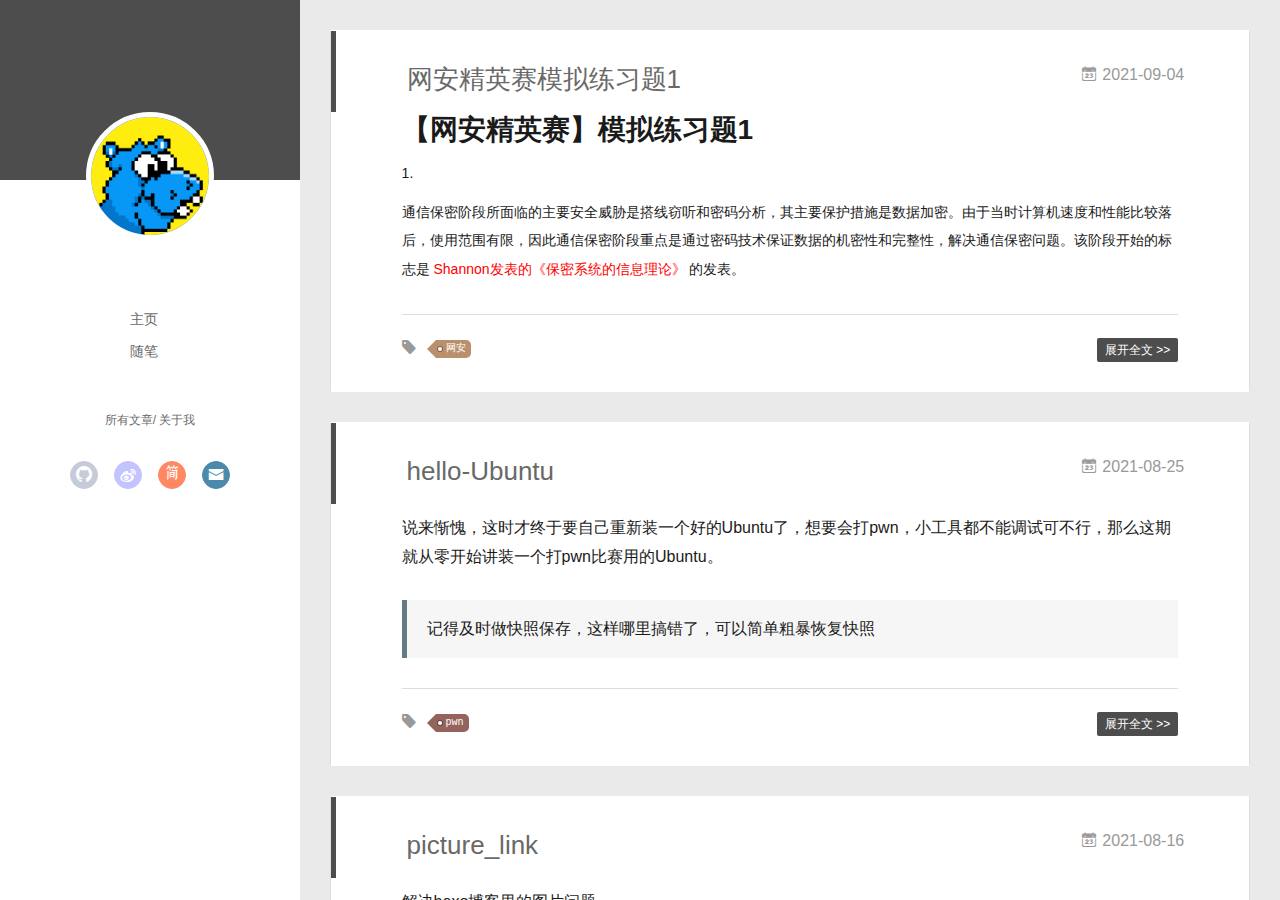
==== commit a00ea6a4: "Site updated: 2021-09-04 16:02:51" ====
--- a/index.html
+++ b/index.html
@@ -170,10 +170,7 @@
     
     <div class="article-entry" itemprop="articleBody">
       
-        <h1 id="【网安精英赛】模拟练习题1"><a href="#【网安精英赛】模拟练习题1" class="headerlink" title="【网安精英赛】模拟练习题1"></a>【网安精英赛】模拟练习题1</h1><iframe frameborder="no" border="0" marginwidth="0" marginheight="0" width=330 height=86 src="//music.163.com/outchain/player?type=2&id=1846489646&auto=0&height=66"></iframe>
-
-
-<ol>
+        <h1 id="【网安精英赛】模拟练习题1"><a href="#【网安精英赛】模拟练习题1" class="headerlink" title="【网安精英赛】模拟练习题1"></a>【网安精英赛】模拟练习题1</h1><ol>
 <li><p>通信保密阶段所面临的主要安全威胁是搭线窃听和密码分析，其主要保护措施是数据加密。由于当时计算机速度和性能比较落后，使用范围有限，因此通信保密阶段重点是通过密码技术保证数据的机密性和完整性，解决通信保密问题。该阶段开始的标志是<font color=red> Shannon发表的《保密系统的信息理论》 </font>的发表。
         
       
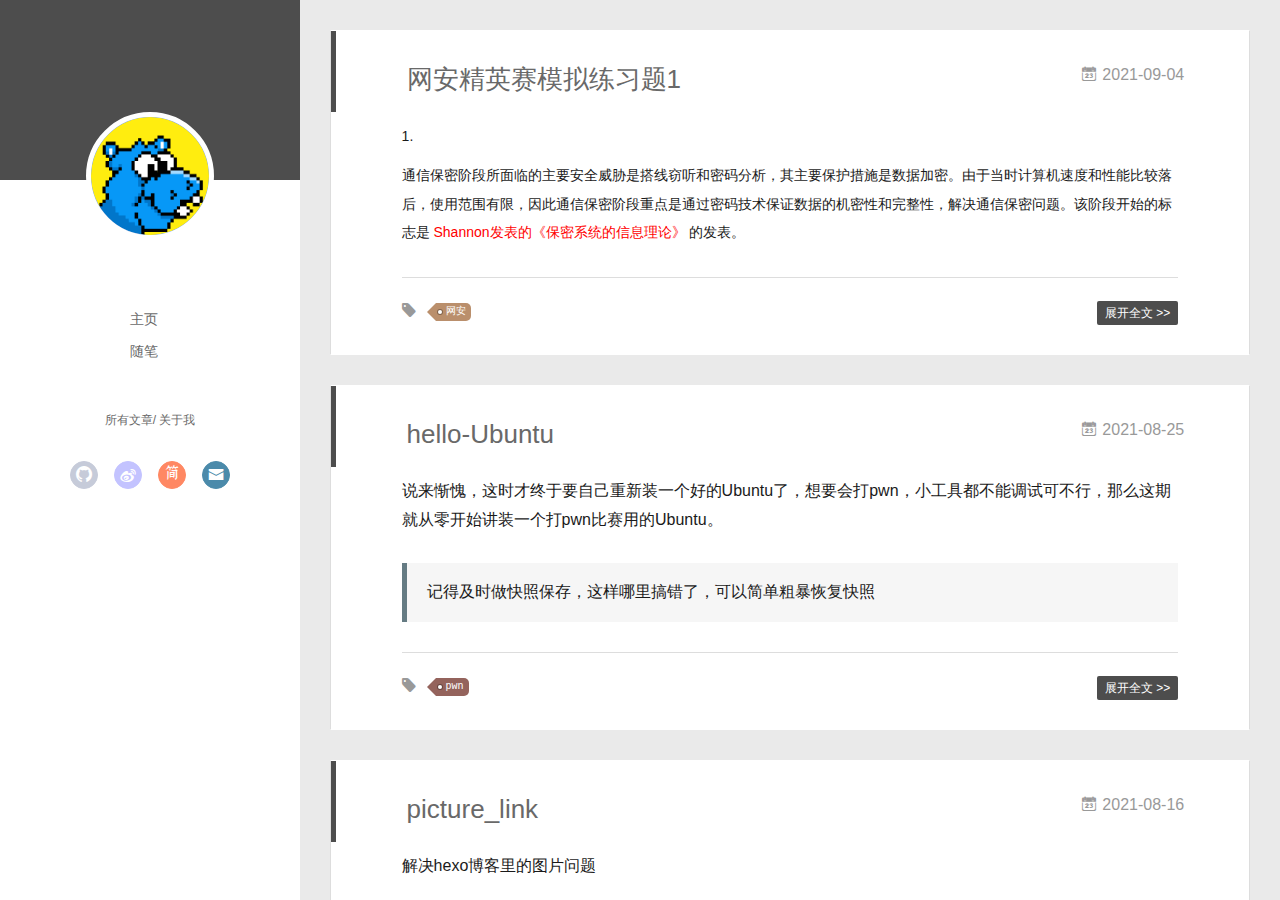
==== commit 985a1891: "Site updated: 2021-09-04 16:05:25" ====
--- a/index.html
+++ b/index.html
@@ -170,7 +170,7 @@
     
     <div class="article-entry" itemprop="articleBody">
       
-        <h1 id="【网安精英赛】模拟练习题1"><a href="#【网安精英赛】模拟练习题1" class="headerlink" title="【网安精英赛】模拟练习题1"></a>【网安精英赛】模拟练习题1</h1><ol>
+        <ol>
 <li><p>通信保密阶段所面临的主要安全威胁是搭线窃听和密码分析，其主要保护措施是数据加密。由于当时计算机速度和性能比较落后，使用范围有限，因此通信保密阶段重点是通过密码技术保证数据的机密性和完整性，解决通信保密问题。该阶段开始的标志是<font color=red> Shannon发表的《保密系统的信息理论》 </font>的发表。
         
       
